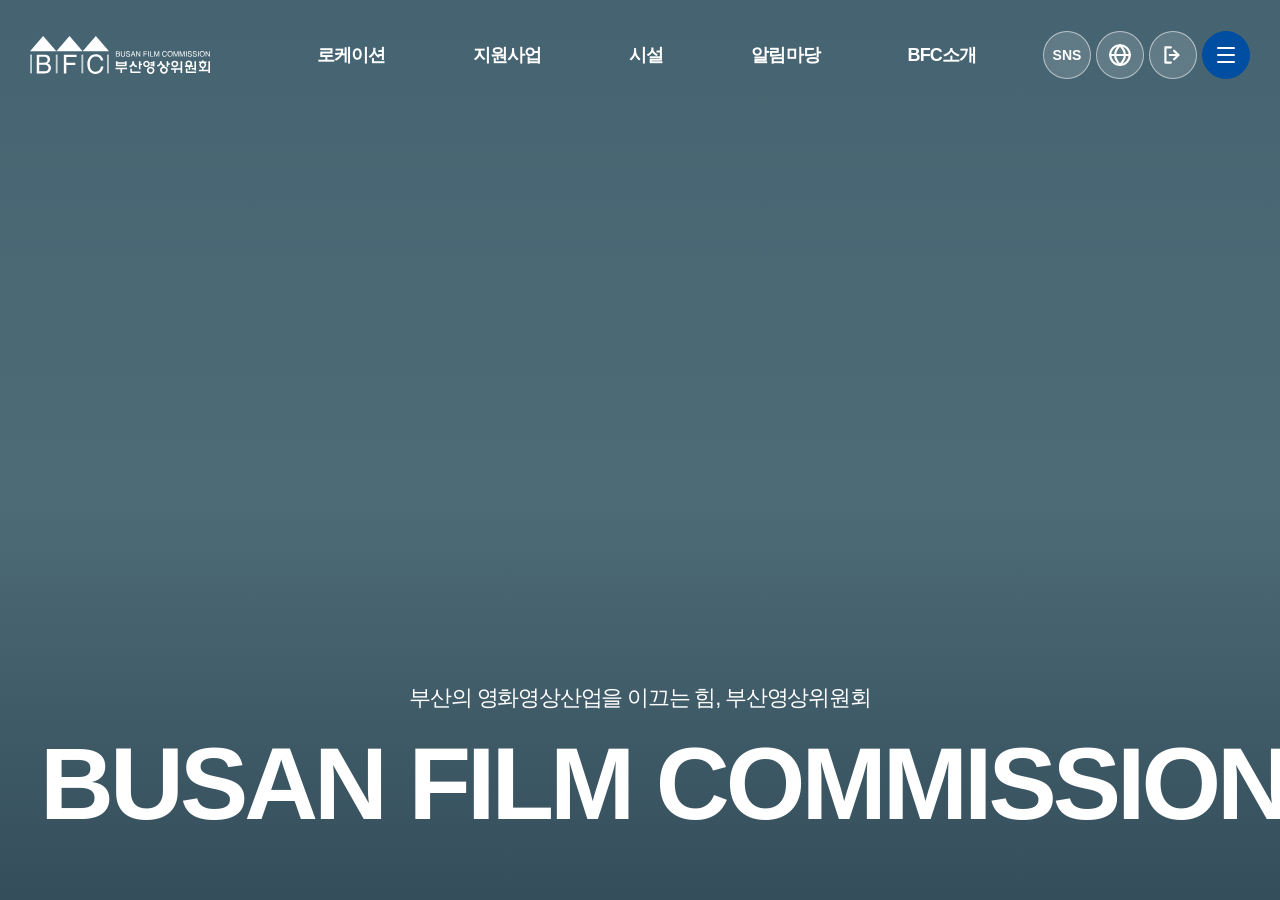
==== index.html @ 037badaf "커밋 영상 오류로 커밋함" ====
<!DOCTYPE html>
<html lang="ko">

<head>
    <meta charset="UTF-8">

    <meta name="viewport" content="width=device-width, initial-scale=1.0">

    <title>부산영상위원회 모작</title>

    <!-- 초기화 CSS -->
    <link rel="stylesheet" href="normal.css">

    <!-- 직접 작성한 CSS -->
    <link rel="stylesheet" href="style.css">
</head>

<body>

    <!-- =========================
         헤더
    ========================== -->

    <header class="bf-hd">

        <!-- 헤더 상단 -->
        <div class="bf-top">

            <!-- 로고 -->
            <h1 class="bf-log">

                <a href="#" title="부산영상위원회 홈">
                    <img src="./image/bfc_logo.svg" alt="BFC 부산영상위원회 로고">
                </a>

            </h1>


            <!-- 주요 메뉴 -->
            <nav class="bf-nav" aria-label="주요 메뉴">

                <ul class="bf-lst">

                    <!-- 로케이션 -->
                    <li class="bf-itm">

                        <a href="#" class="bf-lnk">
                            로케이션
                        </a>

                        <!-- 로케이션 2차 메뉴 -->
                        <div class="bf-sub">

                            <ul class="bf-sls">

                                <li>
                                    <a href="#">
                                        로케이션 지원/신청
                                    </a>
                                </li>

                                <li>
                                    <a href="#">
                                        로케이션 DB
                                    </a>
                                </li>

                                <li>
                                    <a href="#">
                                        씨네맵
                                    </a>
                                </li>

                                <li>
                                    <a href="#">
                                        로케이션 지원작
                                    </a>
                                </li>

                                <li>
                                    <a href="#">
                                        영화 속 부산
                                    </a>
                                </li>

                            </ul>

                        </div>

                    </li>


                    <!-- 지원사업 -->
                    <li class="bf-itm">

                        <a href="#" class="bf-lnk">
                            지원사업
                        </a>

                        <!-- 지원사업 2차 메뉴 -->
                        <div class="bf-sub">

                            <ul class="bf-sls">

                                <li>
                                    <a href="#">
                                        기획개발
                                    </a>
                                </li>

                                <li>
                                    <a href="#">
                                        투자
                                    </a>
                                </li>

                                <li>
                                    <a href="#">
                                        제작
                                    </a>
                                </li>

                                <li>
                                    <a href="#">
                                        배급
                                    </a>
                                </li>

                                <li>
                                    <a href="#">
                                        영화영상인력·BMDB
                                    </a>
                                </li>

                                <li>
                                    <a href="#">
                                        글로벌
                                    </a>
                                </li>

                            </ul>

                        </div>

                    </li>


                    <!-- 시설 -->
                    <li class="bf-itm">

                        <a href="#" class="bf-lnk">
                            시설
                        </a>

                        <!-- 시설 2차 메뉴 -->
                        <div class="bf-sub">

                            <ul class="bf-sls">

                                <li>
                                    <a href="#">
                                        부산촬영스튜디오
                                    </a>
                                </li>

                                <li>
                                    <a href="#">
                                        영상산업센터
                                    </a>
                                </li>

                                <li>
                                    <a href="#">
                                        후반작업시설
                                    </a>
                                </li>

                                <li>
                                    <a href="#">
                                        시설 이용안내
                                    </a>
                                </li>

                            </ul>

                        </div>

                    </li>


                    <!-- 알림마당 -->
                    <li class="bf-itm">

                        <a href="#" class="bf-lnk">
                            알림마당
                        </a>

                        <!-- 알림마당 2차 메뉴 -->
                        <div class="bf-sub">

                            <ul class="bf-sls">

                                <li>
                                    <a href="#">
                                        전체 소식
                                    </a>
                                </li>

                                <li>
                                    <a href="#">
                                        공지사항
                                    </a>
                                </li>

                                <li>
                                    <a href="#">
                                        지원사업
                                    </a>
                                </li>

                                <li>
                                    <a href="#">
                                        보도자료
                                    </a>
                                </li>

                            </ul>

                        </div>

                    </li>


                    <!-- BFC 소개 -->
                    <li class="bf-itm">

                        <a href="#" class="bf-lnk">
                            BFC소개
                        </a>

                        <!-- BFC 소개 2차 메뉴 -->
                        <div class="bf-sub">

                            <ul class="bf-sls">

                                <li>
                                    <a href="#">
                                        위원회 소개
                                    </a>
                                </li>

                                <li>
                                    <a href="#">
                                        주요 사업
                                    </a>
                                </li>

                                <li>
                                    <a href="#">
                                        조직도
                                    </a>
                                </li>

                                <li>
                                    <a href="#">
                                        오시는 길
                                    </a>
                                </li>

                            </ul>

                        </div>

                    </li>

                </ul>

            </nav>


            <!-- 오른쪽 버튼 -->
            <div class="bf-usr">

                <!-- SNS 버튼 -->
                <button type="button" class="bf-btn bf-sns" aria-label="SNS 메뉴 열기">
                    SNS
                </button>


                <!-- 언어 선택 버튼 -->
                <button type="button" class="bf-btn bf-ico" aria-label="언어 선택">

                    <svg viewBox="0 0 24 24" aria-hidden="true">
                        <circle cx="12" cy="12" r="9"></circle>

                        <path d="M3 12h18"></path>

                        <path d="
                                M12 3
                                c3 3 4.5 6 4.5 9
                                S15 18 12 21
                            "></path>

                        <path d="
                                M12 3
                                c-3 3-4.5 6-4.5 9
                                S9 18 12 21
                            "></path>
                    </svg>

                </button>


                <!-- 로그인 버튼 -->
                <button type="button" class="bf-btn bf-ico" aria-label="로그인">

                    <svg viewBox="0 0 24 24" aria-hidden="true">
                        <path d="M10 5H5v14h5"></path>
                        <path d="M13 8l4 4-4 4"></path>
                        <path d="M17 12H9"></path>
                    </svg>

                </button>


                <!-- 전체 메뉴 버튼 -->
                <button type="button" class="bf-btn bf-all" aria-label="전체 메뉴 열기">
                    <span></span>
                    <span></span>
                    <span></span>
                </button>

            </div>

        </div>

    </header>


    <!-- =========================
         메인 콘텐츠
    ========================== -->

    <main class="bf-mn">

        <!-- 메인 비주얼 -->
        <section class="bf-vis">

            <!-- 배경 동영상 -->
            <video class="bf-vid" autoplay muted loop playsinline preload="auto" aria-hidden="true">

                <source src="./video/bfmain.mp4" type="video/mp4">

                브라우저에서 동영상을 지원하지 않습니다.

            </video>


            <!-- 영상 위 어두운 막 -->
            <div class="bf-dim"></div>


            <!-- 메인 문구 -->
            <div class="bf-vtx">

                <p class="bf-vsb">
                    부산의 영화영상산업을 이끄는 힘, 부산영상위원회
                </p>

                <h2 class="bf-vtt">
                    BUSAN FILM COMMISSION
                </h2>

            </div>

        </section>

    </main>

</body>

</html>
---- normal.css ----
/* 모든 요소의 크기 계산 방식 통일 */
*,
*::before,
*::after {
    box-sizing: border-box;
}

/* 기본 여백 제거 */
html,
body {
    margin: 0;
    padding: 0;
}

/* 기본 글꼴 */
body {
    font-family:
        Arial,
        "Noto Sans KR",
        sans-serif;
}

/* 제목 여백 제거 */
h1,
h2,
h3,
p {
    margin: 0;
}

/* 목록 기본 모양 제거 */
ul,
ol {
    margin: 0;
    padding: 0;

    list-style: none;
}

/* 링크 밑줄 제거 */
a {
    color: inherit;
    text-decoration: none;
}

/* 버튼과 입력 요소 글꼴 통일 */
button,
input {
    font: inherit;
}

/* 버튼 기본 모양 제거 */
button {
    padding: 0;

    border: 0;

    background: none;
}
---- style.css ----
/* =========================
   전체 기본 설정
========================= */

*,
*::before,
*::after {
    box-sizing: border-box;
}

html,
body {
    width: 100%;
    min-height: 100%;
}

body {
    min-width: 1200px;

    margin: 0;

    background-color: #ffffff;
}


/* =========================
   헤더 전체
========================= */

.bf-hd {
    position: absolute;

    top: 0;
    left: 0;
    z-index: 100;

    width: 100%;
    height: 110px;

    color: #ffffff;

    background-color: transparent;
}


/* =========================
   헤더 위쪽 영역
========================= */

.bf-top {
    width: 100%;
    height: 110px;

    padding: 0 40px;

    display: grid;

    grid-template-columns:
        300px 870px 207px;

    align-items: center;
    justify-content: space-between;
}


/* =========================
   로고
========================= */

.bf-log {
    width: 200px;

    margin: 0;
}

.bf-log a {
    display: block;
}

.bf-log img {
    display: block;

    width: 200px;
    height: auto;

    filter: brightness(0) invert(1);
}


/* =========================
   1차 메뉴
========================= */

.bf-nav {
    width: 870px;
    height: 110px;
}

.bf-lst {
    width: 100%;
    height: 100%;

    margin: 0;
    padding: 0;

    display: flex;
    align-items: center;
    justify-content: space-between;

    list-style: none;
}


/* 1차 메뉴 항목 */

.bf-itm {
    height: 100%;

    display: flex;
    align-items: center;
}


/* 1차 메뉴 링크 */

.bf-lnk {
    height: 100%;

    padding: 0 30px;

    display: flex;
    align-items: center;
    justify-content: center;

    color: #ffffff;

    font-size: 20px;
    font-weight: 700;
    letter-spacing: -0.8px;
    text-decoration: none;

    white-space: nowrap;

    transition: color 0.2s ease;
}


/* 1차 메뉴 활성화 */

.bf-itm:hover>.bf-lnk,
.bf-itm:focus-within>.bf-lnk {
    color: #ffeb00;
}


/* =========================
   오른쪽 버튼 영역
========================= */

.bf-usr {
    width: 207px;

    display: flex;
    align-items: center;
    justify-content: flex-end;

    gap: 5px;
}


/* 원형 버튼 공통 */

.bf-btn {
    width: 48px;
    height: 48px;

    padding: 0;

    display: flex;
    align-items: center;
    justify-content: center;

    border: 1px solid rgba(255, 255, 255, 0.55);
    border-radius: 50%;

    background-color: rgba(255, 255, 255, 0.15);
    color: #ffffff;

    cursor: pointer;

    transition:
        background-color 0.2s ease,
        border-color 0.2s ease;
}

.bf-btn:hover {
    background-color: rgba(255, 255, 255, 0.3);
}


/* SNS 버튼 */

.bf-sns {
    font-size: 14px;
    font-weight: 700;
}


/* SVG 아이콘 */

.bf-ico svg {
    width: 26px;
    height: 26px;

    fill: none;
    stroke: currentColor;
    stroke-width: 2;
    stroke-linecap: round;
    stroke-linejoin: round;
}


/* 전체 메뉴 버튼 */

.bf-all {
    flex-direction: column;

    gap: 5px;

    border-color: #004ea2;

    background-color: #004ea2;
}

.bf-all span {
    display: block;

    width: 18px;
    height: 2px;

    border-radius: 10px;

    background-color: #ffffff;
}

.bf-all:hover {
    border-color: #0064c8;

    background-color: #0064c8;
}


/* =========================
   2차 메뉴 전체 영역
========================= */

.bf-sub {
    position: absolute;

    top: 110px;
    left: 0;
    z-index: 110;

    width: 100%;
    height: 64px;

    border-top: 1px solid rgba(255, 255, 255, 0.25);
    border-bottom: 1px solid rgba(255, 255, 255, 0.25);

    background-color: rgba(15, 58, 72, 0.28);

    opacity: 0;
    visibility: hidden;
    pointer-events: none;

    transform: translateY(-8px);

    transition:
        opacity 0.2s ease,
        visibility 0.2s ease,
        transform 0.2s ease;
}


/* 2차 메뉴 표시 */

.bf-itm:hover>.bf-sub,
.bf-itm:focus-within>.bf-sub {
    opacity: 1;
    visibility: visible;
    pointer-events: auto;

    transform: translateY(0);
}


/* =========================
   2차 메뉴 목록
========================= */

.bf-sls {
    width: auto;
    max-width: calc(100% - 80px);
    height: 100%;

    margin: 0 auto;
    padding: 0 40px;

    display: flex;
    align-items: center;
    justify-content: center;

    gap: 90px;

    list-style: none;
}

.bf-sls a {
    display: block;

    color: #ffffff;

    font-size: 20px;
    font-weight: 700;
    letter-spacing: -0.8px;
    text-decoration: none;

    white-space: nowrap;

    transition: color 0.2s ease;
}

.bf-sls a:hover,
.bf-sls a:focus {
    color: #ffeb00;
}


/* =========================
   메인 콘텐츠
========================= */

.bf-mn {
    position: relative;

    width: 100%;
}


/* =========================
   메인 비주얼
========================= */

.bf-vis {
    position: relative;

    width: 100%;
    height: 100vh;
    min-height: 760px;

    overflow: hidden;

    background-color: #54717d;
}


/* =========================
   메인 배경 동영상
========================= */

.bf-vid {
    position: absolute;

    top: 0;
    left: 0;

    width: 100%;
    height: 100%;

    object-fit: cover;
    object-position: center center;

    pointer-events: none;
}


/* =========================
   동영상 위 어두운 막
========================= */

.bf-dim {
    position: absolute;

    top: 0;
    left: 0;
    z-index: 1;

    width: 100%;
    height: 100%;

    background:
        linear-gradient(to bottom,
            rgba(0, 35, 55, 0.18) 0%,
            rgba(0, 35, 55, 0.08) 55%,
            rgba(0, 20, 35, 0.38) 100%);

    pointer-events: none;
}


/* =========================
   메인 비주얼 문구
========================= */

.bf-vtx {
    position: absolute;

    left: 50%;
    bottom: 70px;
    z-index: 2;

    width: calc(100% - 80px);

    transform: translateX(-50%);

    color: #ffffff;
    text-align: center;
}

.bf-vsb {
    margin: 0 0 24px;

    font-size: 25px;
    font-weight: 300;
    line-height: 1.4;
    letter-spacing: -1.2px;
}

.bf-vtt {
    margin: 0;

    font-size: clamp(70px, 8vw, 155px);
    font-weight: 800;
    line-height: 0.9;
    letter-spacing: -5px;

    white-space: nowrap;
}


/* =========================
   작은 데스크톱 화면
========================= */

@media (max-width: 1500px) {

    .bf-top {
        padding: 0 30px;

        grid-template-columns:
            220px 700px 207px;
    }

    .bf-log,
    .bf-log img {
        width: 180px;
    }

    .bf-nav {
        width: 700px;
    }

    .bf-lnk {
        padding: 0 20px;

        font-size: 18px;
    }

    .bf-sls {
        max-width: calc(100% - 60px);

        padding: 0 30px;

        gap: 55px;
    }

    .bf-sls a {
        font-size: 18px;
    }

    .bf-vsb {
        font-size: 22px;
    }

    .bf-vtt {
        letter-spacing: -4px;
    }
}
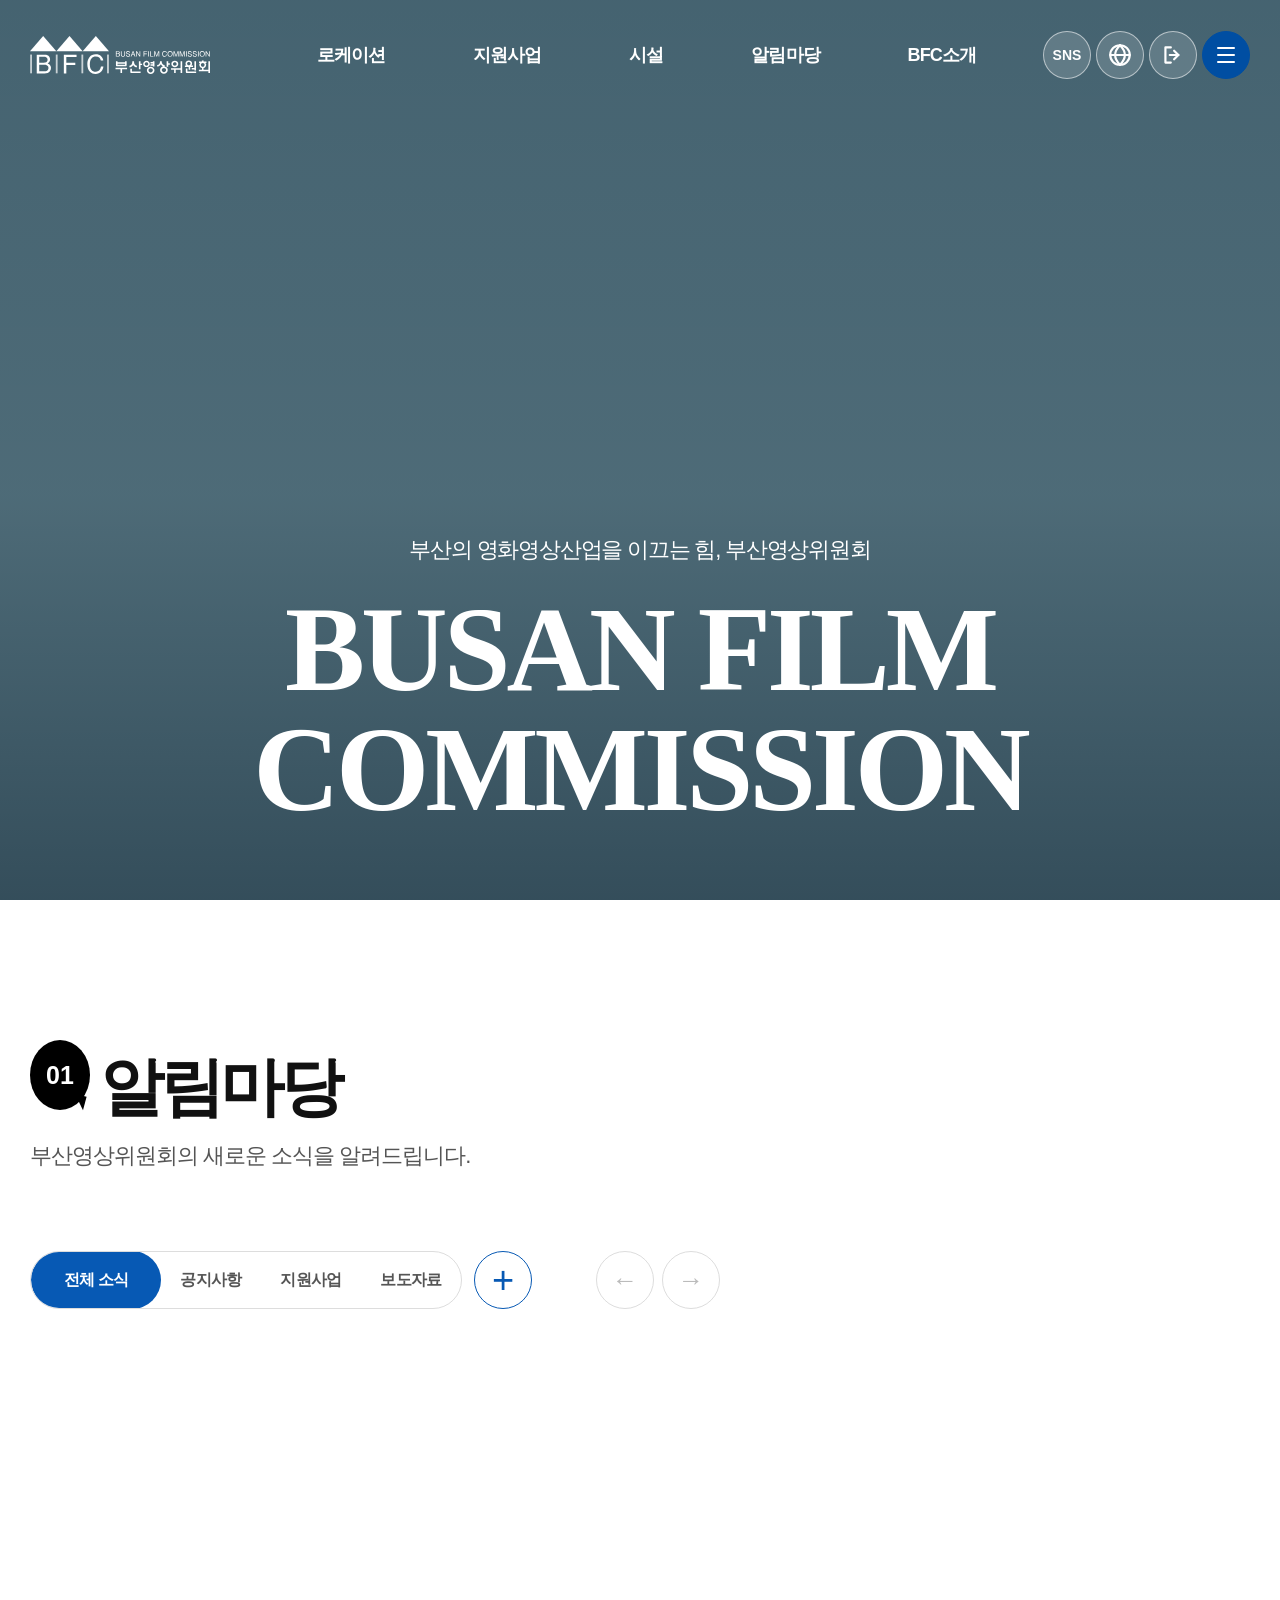
==== commit a2827454: "커밋 커밋" ====
--- a/index.html
+++ b/index.html
@@ -8,18 +8,14 @@
 
     <title>부산영상위원회 모작</title>
 
-    <!-- 초기화 CSS -->
+
     <link rel="stylesheet" href="normal.css">
-
-    <!-- 직접 작성한 CSS -->
     <link rel="stylesheet" href="style.css">
 </head>
 
 <body>
 
-    <!-- =========================
-         헤더
-    ========================== -->
+    <!-- 헤더 -->
 
     <header class="bf-hd">
 
@@ -374,6 +370,82 @@
             </div>
 
         </section>
+        <!-- 알림마당 -->
+        <section class="bf-n1">
+
+            <div class="bf-in">
+
+                <!-- 왼쪽 소식 영역 -->
+                <div class="bf-lf">
+
+                    <!-- 제목 -->
+                    <div class="bf-ttl">
+
+                        <div class="bf-hd2">
+                            <span class="bf-bdg">01</span>
+                            <h2>알림마당</h2>
+                        </div>
+
+                        <p class="bf-des">
+                            부산영상위원회의 새로운 소식을 알려드립니다.
+                        </p>
+
+                    </div>
+
+
+                    <!-- 탭과 버튼 -->
+                    <div class="bf-tab">
+
+                        <ul class="bf-tls">
+                            <li>
+                                <a href="#" class="bf-tb on">
+                                    전체 소식
+                                </a>
+                            </li>
+
+                            <li>
+                                <a href="#" class="bf-tb">
+                                    공지사항
+                                </a>
+                            </li>
+
+                            <li>
+                                <a href="#" class="bf-tb">
+                                    지원사업
+                                </a>
+                            </li>
+
+                            <li>
+                                <a href="#" class="bf-tb">
+                                    보도자료
+                                </a>
+                            </li>
+                        </ul>
+
+                        <!-- 더보기 -->
+                        <a href="#" class="bf-add" aria-label="소식 더보기">
+                            +
+                        </a>
+
+                        <!-- 좌우 버튼 -->
+                        <div class="bf-arw">
+                            <button type="button" aria-label="이전 소식">
+                                ←
+                            </button>
+
+                            <button type="button" aria-label="다음 소식">
+                                →
+                            </button>
+                        </div>
+
+                    </div>
+
+
+                    <!-- 소식 카드 목록 -->
+                    <div class="bf-cds">
+
+
+
 
     </main>
 
--- a/style.css
+++ b/style.css
@@ -437,14 +437,16 @@
 }
 
 .bf-vtt {
-    margin: 0;
-
-    font-size: clamp(70px, 8vw, 155px);
-    font-weight: 800;
-    line-height: 0.9;
-    letter-spacing: -5px;
-
-    white-space: nowrap;
+    color: var(--www-daejeon-go-kr-white, var(--color-white-solid, #FFF));
+    text-align: center;
+    /* www.bfc.or.kr/Oswald/Bold */
+    font-family: var(--font-family-Font-1, Oswald);
+    font-size: var(--font-size-120, 120px);
+    font-style: normal;
+    font-weight: var(--font-weight-700, 700);
+    line-height: var(--font-size-120, 120px);
+    /* 100% */
+    letter-spacing: var(--letter-spacing--3_6, -3.6px);
 }
 
 
@@ -495,4 +497,526 @@
     .bf-vtt {
         letter-spacing: -4px;
     }
+}
+
+/* =========================
+   알림마당 전체
+========================= */
+
+.bf-n1 {
+    width: 100%;
+    min-height: 930px;
+
+    padding: 140px 40px;
+
+    background-color: #ffffff;
+    color: #111111;
+}
+
+
+/* 내부 정렬 */
+
+.bf-in {
+    width: 100%;
+    max-width: 1720px;
+
+    margin: 0 auto;
+
+    display: grid;
+    grid-template-columns:
+        minmax(0, 1020px) 600px;
+
+    gap: 100px;
+}
+
+
+/* =========================
+   왼쪽 영역
+========================= */
+
+.bf-lf {
+    min-width: 0;
+}
+
+
+/* =========================
+   제목
+========================= */
+
+.bf-ttl {
+    width: 100%;
+}
+
+.bf-hd2 {
+    display: flex;
+    align-items: flex-start;
+
+    gap: 10px;
+}
+
+
+/* 말풍선 숫자 */
+
+.bf-bdg {
+    position: relative;
+
+    width: 60px;
+    height: 70px;
+
+    display: flex;
+    align-items: center;
+    justify-content: center;
+
+    border-radius: 50%;
+
+    background-color: #000000;
+    color: #ffffff;
+
+    font-size: 25px;
+    font-weight: 800;
+}
+
+
+/* 말풍선 꼬리 */
+
+.bf-bdg::after {
+    content: "";
+
+    position: absolute;
+
+    right: 5px;
+    bottom: 1px;
+
+    width: 0;
+    height: 0;
+
+    border-top: 14px solid #000000;
+    border-left: 12px solid transparent;
+
+    transform: rotate(15deg);
+}
+
+
+/* 알림마당 제목 */
+
+.bf-hd2 h2 {
+    margin: 15px 0 0;
+
+    font-size: 64px;
+    font-weight: 900;
+    line-height: 1;
+    letter-spacing: -4px;
+}
+
+
+/* 설명 문구 */
+
+.bf-des {
+    margin-top: 22px;
+
+    color: #555555;
+
+    font-size: 22px;
+    font-weight: 400;
+    letter-spacing: -1px;
+}
+
+
+/* =========================
+   탭 메뉴
+========================= */
+
+.bf-tab {
+    position: relative;
+
+    margin-top: 105px;
+
+    display: flex;
+    align-items: center;
+}
+
+
+/* 탭 묶음 */
+
+.bf-tls {
+    height: 58px;
+
+    display: flex;
+    align-items: center;
+
+    overflow: hidden;
+
+    border: 1px solid #dddddd;
+    border-radius: 30px;
+}
+
+
+/* 탭 링크 */
+
+.bf-tb {
+    min-width: 120px;
+    height: 58px;
+
+    padding: 0 24px;
+
+    display: flex;
+    align-items: center;
+    justify-content: center;
+
+    color: #555555;
+
+    font-size: 18px;
+    font-weight: 700;
+    letter-spacing: -0.7px;
+
+    transition:
+        color 0.2s ease,
+        background-color 0.2s ease;
+}
+
+
+/* 선택된 탭 */
+
+.bf-tb.on {
+    min-width: 155px;
+
+    border-radius: 30px;
+
+    background-color: #0759b4;
+    color: #ffffff;
+}
+
+
+/* 탭 hover */
+
+.bf-tb:not(.on):hover {
+    color: #0759b4;
+}
+
+
+/* 더보기 버튼 */
+
+.bf-add {
+    width: 58px;
+    height: 58px;
+
+    margin-left: 12px;
+
+    display: flex;
+    align-items: center;
+    justify-content: center;
+
+    border: 1px solid #0759b4;
+    border-radius: 50%;
+
+    color: #0759b4;
+
+    font-size: 38px;
+    font-weight: 300;
+    line-height: 1;
+}
+
+
+/* 좌우 화살표 */
+
+.bf-arw {
+    margin-left: auto;
+
+    display: flex;
+
+    gap: 8px;
+}
+
+.bf-arw button,
+.bf-par button {
+    width: 58px;
+    height: 58px;
+
+    display: flex;
+    align-items: center;
+    justify-content: center;
+
+    border: 1px solid #dddddd;
+    border-radius: 50%;
+
+    background-color: #ffffff;
+    color: #bbbbbb;
+
+    font-size: 26px;
+    cursor: pointer;
+}
+
+.bf-arw button:hover,
+.bf-par button:hover {
+    border-color: #0759b4;
+    color: #0759b4;
+}
+
+
+/* =========================
+   카드 목록
+========================= */
+
+.bf-cds {
+    margin-top: 25px;
+
+    display: grid;
+    grid-template-columns: repeat(3, 1fr);
+
+    gap: 20px;
+}
+
+
+/* 카드 */
+
+.bf-cd {
+    position: relative;
+
+    min-width: 0;
+    height: 357px;
+
+    padding: 30px;
+
+    overflow: hidden;
+
+    border-radius: 38px;
+
+    background-color: #f4f4f4;
+
+    transition:
+        transform 0.2s ease,
+        box-shadow 0.2s ease;
+}
+
+.bf-cd:hover {
+    transform: translateY(-5px);
+
+    box-shadow:
+        0 15px 30px rgba(0, 0, 0, 0.08);
+}
+
+
+/* 카드 분류 */
+
+.bf-tag {
+    min-width: 98px;
+    height: 30px;
+
+    padding: 0 20px;
+
+    display: inline-flex;
+    align-items: center;
+    justify-content: center;
+
+    border: 1px solid #0759b4;
+    border-radius: 18px;
+
+    color: #0759b4;
+
+    font-size: 15px;
+    font-weight: 700;
+}
+
+.bf-tag.green {
+    border-color: #62bd7d;
+    color: #62a875;
+}
+
+
+/* 카드 제목 */
+
+.bf-cdt {
+    margin: 18px 0 0;
+
+    display: -webkit-box;
+    overflow: hidden;
+
+    color: #111111;
+
+    font-size: 24px;
+    font-weight: 800;
+    line-height: 1.4;
+    letter-spacing: -1.2px;
+
+    -webkit-box-orient: vertical;
+    -webkit-line-clamp: 2;
+}
+
+
+/* 카드 설명 */
+
+.bf-cdp {
+    margin-top: 25px;
+
+    display: -webkit-box;
+    overflow: hidden;
+
+    color: #777777;
+
+    font-size: 17px;
+    font-weight: 400;
+    line-height: 1.65;
+    letter-spacing: -0.7px;
+
+    -webkit-box-orient: vertical;
+    -webkit-line-clamp: 3;
+}
+
+
+/* 카드 날짜 */
+
+.bf-dat {
+    position: absolute;
+
+    left: 30px;
+    bottom: 30px;
+
+    color: #999999;
+
+    font-size: 15px;
+}
+
+
+/* 카드 오른쪽 화살표 */
+
+.bf-go {
+    position: absolute;
+
+    right: 20px;
+    bottom: 20px;
+
+    width: 60px;
+    height: 60px;
+
+    display: flex;
+    align-items: center;
+    justify-content: center;
+
+    border-radius: 50%;
+
+    background-color: #ffffff;
+    color: #0759b4;
+
+    font-size: 25px;
+
+    transform: translate(20px, 20px);
+
+    transition:
+        color 0.2s ease,
+        background-color 0.2s ease,
+        transform 0.2s ease;
+}
+
+.bf-cd:hover .bf-go {
+    transform: translate(0, 0);
+
+    background-color: #0759b4;
+    color: #ffffff;
+}
+
+
+/* =========================
+   오른쪽 배너
+========================= */
+
+.bf-pop {
+    padding-top: 230px;
+}
+
+
+/* 배너 화살표 */
+
+.bf-par {
+    height: 42px;
+
+    margin-bottom: 15px;
+
+    display: flex;
+    justify-content: flex-end;
+
+    gap: 5px;
+}
+
+.bf-par button {
+    width: 42px;
+    height: 42px;
+
+    font-size: 20px;
+}
+
+
+/* 배너 이미지 */
+
+.bf-pic {
+    display: block;
+
+    width: 600px;
+    height: 600px;
+
+    overflow: hidden;
+
+    border-radius: 38px;
+}
+
+.bf-pic img {
+    display: block;
+
+    width: 100%;
+    height: 100%;
+
+    object-fit: cover;
+
+    transition: transform 0.4s ease;
+}
+
+.bf-pic:hover img {
+    transform: scale(1.03);
+}
+
+
+/* =========================
+   작은 화면 대응
+========================= */
+
+@media (max-width: 1500px) {
+
+    .bf-n1 {
+        padding-right: 30px;
+        padding-left: 30px;
+    }
+
+    .bf-in {
+        grid-template-columns:
+            minmax(0, 1fr) 480px;
+
+        gap: 50px;
+    }
+
+    .bf-pic {
+        width: 480px;
+        height: 480px;
+    }
+
+    .bf-tab {
+        margin-top: 80px;
+    }
+
+    .bf-tb {
+        min-width: 100px;
+        padding: 0 18px;
+
+        font-size: 16px;
+    }
+
+    .bf-tb.on {
+        min-width: 130px;
+    }
+
+    .bf-cdt {
+        font-size: 20px;
+    }
+
+    .bf-cdp {
+        font-size: 15px;
+    }
 }
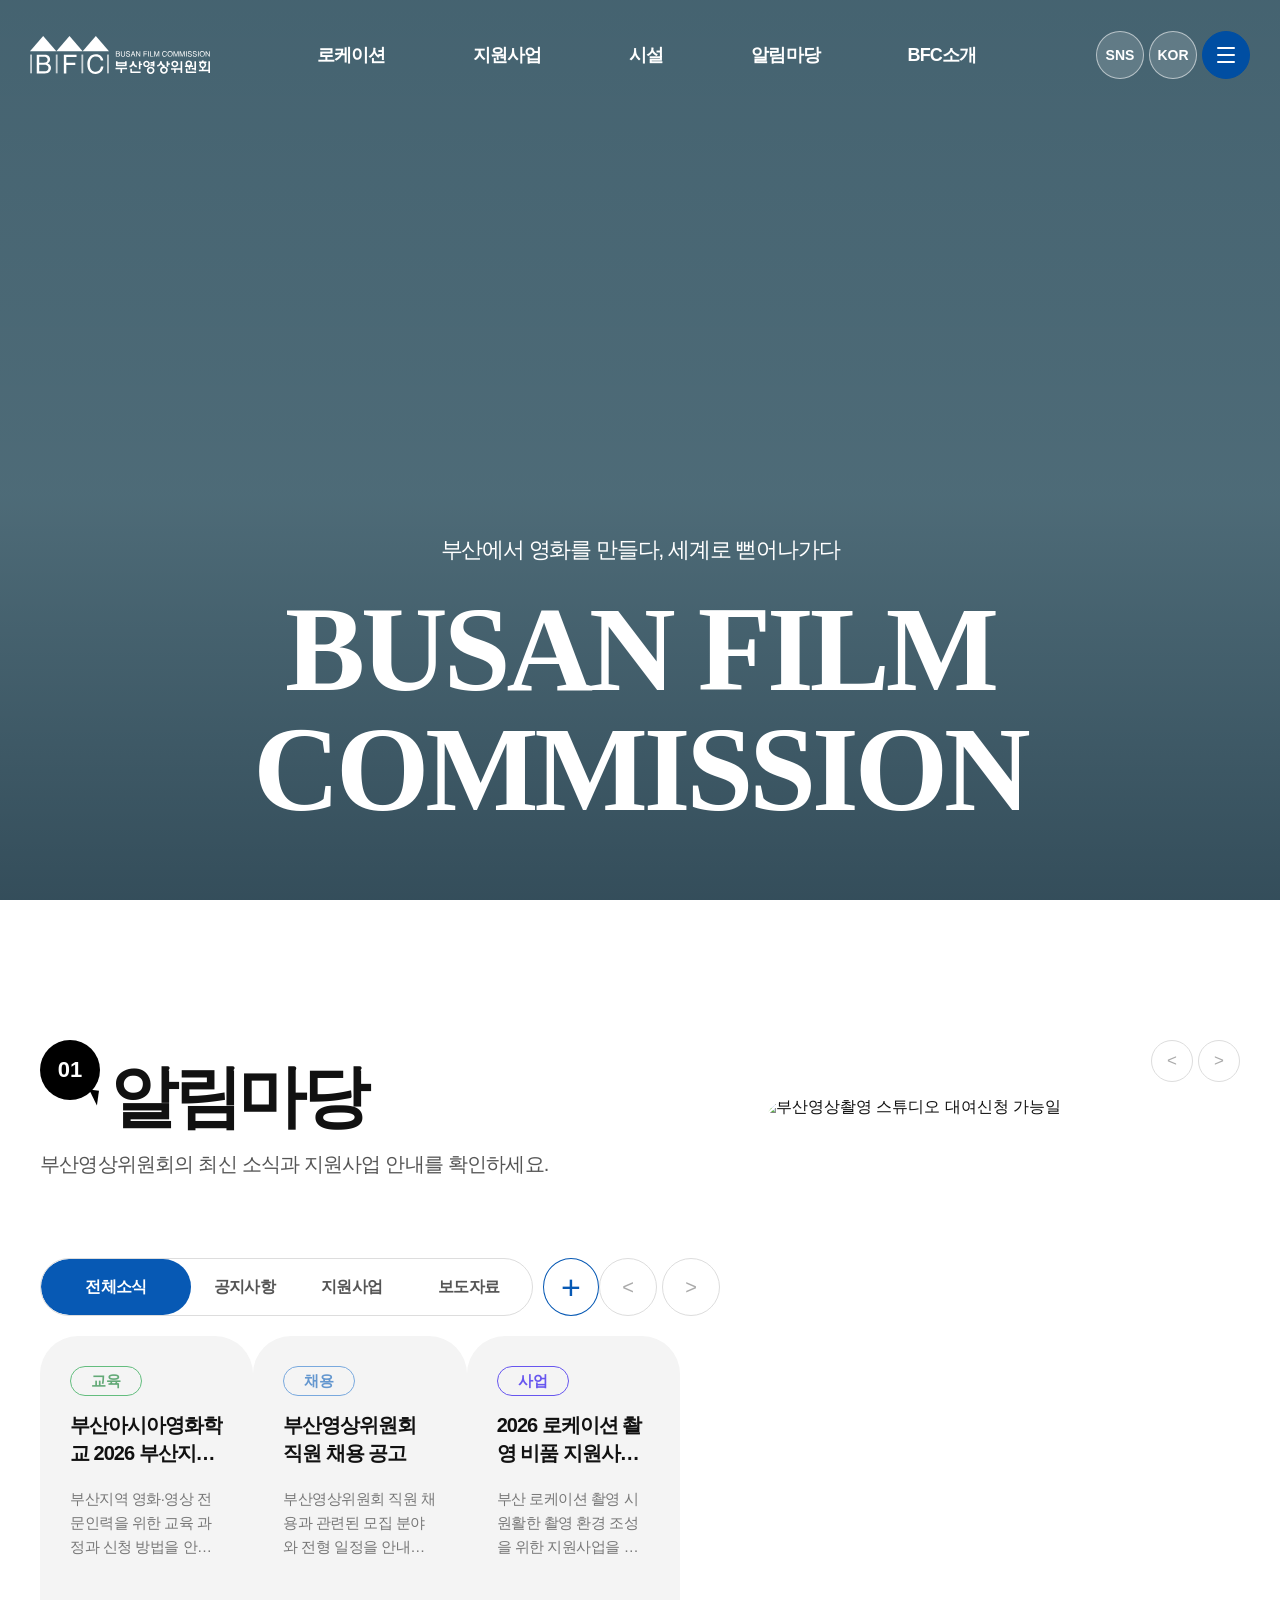
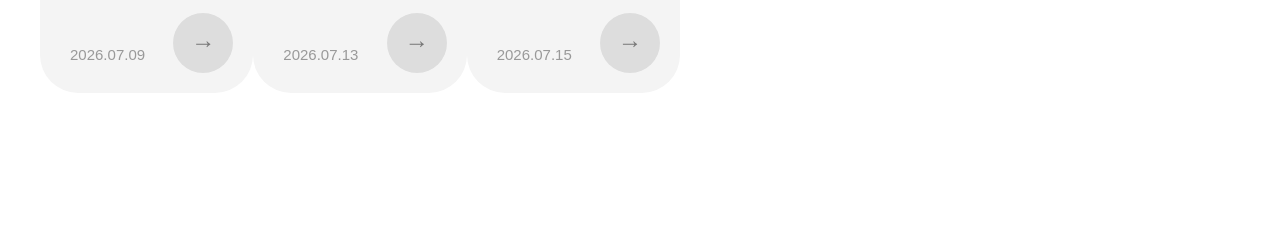
==== commit 7e707fc5: "커밋 커밋해요" ====
--- a/index.html
+++ b/index.html
@@ -183,7 +183,6 @@
 
                     </li>
 
-
                     <!-- 알림마당 -->
                     <li class="bf-itm">
 
@@ -198,56 +197,55 @@
 
                                 <li>
                                     <a href="#">
-                                        전체 소식
-                                    </a>
-                                </li>
-
-                                <li>
-                                    <a href="#">
                                         공지사항
                                     </a>
                                 </li>
 
                                 <li>
                                     <a href="#">
-                                        지원사업
-                                    </a>
-                                </li>
-
-                                <li>
-                                    <a href="#">
-                                        보도자료
-                                    </a>
-                                </li>
-
-                            </ul>
-
-                        </div>
-
-                    </li>
-
-
-                    <!-- BFC 소개 -->
+                                        뉴스/보도자료
+                                    </a>
+                                </li>
+
+                                <li>
+                                    <a href="#">
+                                        구인/구직
+                                    </a>
+                                </li>
+
+                                <li>
+                                    <a href="#">
+                                        자료실
+                                    </a>
+                                </li>
+
+                            </ul>
+
+                        </div>
+
+                    </li>
+
+                    <!-- BFC소개 -->
                     <li class="bf-itm">
 
                         <a href="#" class="bf-lnk">
                             BFC소개
                         </a>
 
-                        <!-- BFC 소개 2차 메뉴 -->
-                        <div class="bf-sub">
-
-                            <ul class="bf-sls">
-
-                                <li>
-                                    <a href="#">
-                                        위원회 소개
-                                    </a>
-                                </li>
-
-                                <li>
-                                    <a href="#">
-                                        주요 사업
+                        <!-- BFC소개 2차 메뉴 -->
+                        <div class="bf-sub">
+
+                            <ul class="bf-sls">
+
+                                <li>
+                                    <a href="#">
+                                        부산영상위원회
+                                    </a>
+                                </li>
+
+                                <li>
+                                    <a href="#">
+                                        위치/오시는 길
                                     </a>
                                 </li>
 
@@ -257,12 +255,6 @@
                                     </a>
                                 </li>
 
-                                <li>
-                                    <a href="#">
-                                        오시는 길
-                                    </a>
-                                </li>
-
                             </ul>
 
                         </div>
@@ -273,179 +265,118 @@
 
             </nav>
 
-
-            <!-- 오른쪽 버튼 -->
+            <!-- 우측 버튼 영역 -->
             <div class="bf-usr">
-
-                <!-- SNS 버튼 -->
-                <button type="button" class="bf-btn bf-sns" aria-label="SNS 메뉴 열기">
-                    SNS
+                <button type="button" class="bf-btn bf-sns" aria-label="SNS">
+                    <span class="bf-ico">SNS</span>
                 </button>
-
-
-                <!-- 언어 선택 버튼 -->
-                <button type="button" class="bf-btn bf-ico" aria-label="언어 선택">
-
-                    <svg viewBox="0 0 24 24" aria-hidden="true">
-                        <circle cx="12" cy="12" r="9"></circle>
-
-                        <path d="M3 12h18"></path>
-
-                        <path d="
-                                M12 3
-                                c3 3 4.5 6 4.5 9
-                                S15 18 12 21
-                            "></path>
-
-                        <path d="
-                                M12 3
-                                c-3 3-4.5 6-4.5 9
-                                S9 18 12 21
-                            "></path>
-                    </svg>
-
+                <button type="button" class="bf-btn bf-sns" aria-label="언어 선택">
+                    <span>KOR</span>
                 </button>
-
-
-                <!-- 로그인 버튼 -->
-                <button type="button" class="bf-btn bf-ico" aria-label="로그인">
-
-                    <svg viewBox="0 0 24 24" aria-hidden="true">
-                        <path d="M10 5H5v14h5"></path>
-                        <path d="M13 8l4 4-4 4"></path>
-                        <path d="M17 12H9"></path>
-                    </svg>
-
-                </button>
-
-
-                <!-- 전체 메뉴 버튼 -->
-                <button type="button" class="bf-btn bf-all" aria-label="전체 메뉴 열기">
+                <button type="button" class="bf-btn bf-all" aria-label="전체 메뉴">
                     <span></span>
                     <span></span>
                     <span></span>
                 </button>
-
             </div>
 
         </div>
-
     </header>
 
-
-    <!-- =========================
-         메인 콘텐츠
-    ========================== -->
-
+    <!-- 메인 콘텐츠 -->
     <main class="bf-mn">
 
         <!-- 메인 비주얼 -->
         <section class="bf-vis">
-
-            <!-- 배경 동영상 -->
-            <video class="bf-vid" autoplay muted loop playsinline preload="auto" aria-hidden="true">
-
-                <source src="./video/bfmain.mp4" type="video/mp4">
-
-                브라우저에서 동영상을 지원하지 않습니다.
-
+            <!-- 비주얼 동영상 (또는 이미지) -->
+            <video class="bf-vid" autoplay loop muted playsinline>
+                <source src="./video/main_bg.mp4" type="video/mp4">
             </video>
-
-
-            <!-- 영상 위 어두운 막 -->
+            <!-- 동영상 어두운 딤 레이어 -->
             <div class="bf-dim"></div>
 
-
-            <!-- 메인 문구 -->
+            <!-- 비주얼 카피 문구 -->
             <div class="bf-vtx">
-
-                <p class="bf-vsb">
-                    부산의 영화영상산업을 이끄는 힘, 부산영상위원회
-                </p>
-
-                <h2 class="bf-vtt">
-                    BUSAN FILM COMMISSION
-                </h2>
-
-            </div>
-
+                <p class="bf-vsb">부산에서 영화를 만들다, 세계로 뻗어나가다</p>
+                <h2 class="bf-vtt">BUSAN FILM COMMISSION</h2>
+            </div>
         </section>
-        <!-- 알림마당 -->
+
+        <!-- 알림마당 섹션 -->
         <section class="bf-n1">
 
+            <!-- 1. 제목 영역 (Grid col 1, row 1) -->
             <div class="bf-in">
-
-                <!-- 왼쪽 소식 영역 -->
-                <div class="bf-lf">
-
-                    <!-- 제목 -->
-                    <div class="bf-ttl">
-
-                        <div class="bf-hd2">
-                            <span class="bf-bdg">01</span>
-                            <h2>알림마당</h2>
-                        </div>
-
-                        <p class="bf-des">
-                            부산영상위원회의 새로운 소식을 알려드립니다.
-                        </p>
-
+                <div class="bf-hd2">
+                    <span class="bf-bdg">01</span>
+                    <h2>알림마당</h2>
+                </div>
+                <p class="bf-des">부산영상위원회의 최신 소식과 지원사업 안내를 확인하세요.</p>
+            </div>
+
+            <!-- 2. 탭 메뉴 영역 (Grid col 1, row 2) -->
+            <div class="not-sub">
+                <ul class="bf-tabs">
+                    <li><a href="#" class="bf-tab on">전체소식</a></li>
+                    <li><a href="#" class="bf-tab">공지사항</a></li>
+                    <li><a href="#" class="bf-tab">지원사업</a></li>
+                    <li><a href="#" class="bf-tab">보도자료</a></li>
+                </ul>
+                <a href="#" class="bf-add" title="더보기">+</a>
+                <div class="bf-pn">
+                    <button type="button" class="btn-prev">&lt;</button>
+                    <button type="button" class="btn-next">&gt;</button>
+                </div>
+            </div>
+
+            <!-- 3. 카드 슬라이드 영역 (Grid col 1, row 3) -->
+            <div class="swiper bf-sw1">
+                <div class="swiper-wrapper">
+                    <!-- 카드 1 -->
+                    <article class="swiper-slide bf-cd">
+                        <span class="bf-tag-green">교육</span>
+                        <h3 class="bf-tit">부산아시아영화학교 2026 부산지역 영화·영상 전문인력 양성 교육 [영화자막번역_심화과정] 수강생 모집 공고</h3>
+                        <p class="bf-txt">부산지역 영화·영상 전문인력을 위한 교육 과정과 신청 방법을 안내합니다.</p>
+                        <time class="bf-dat" datetime="2026-07-09">2026.07.09</time>
+                        <a href="#" class="bf-go" aria-label="자세히 보기">→</a>
+                    </article>
+
+                    <!-- 카드 2 -->
+                    <article class="swiper-slide bf-cd">
+                        <span class="bf-tag-blue">채용</span>
+                        <h3 class="bf-ct">부산영상위원회 직원 채용 공고</h3>
+                        <p class="bf-txt">부산영상위원회 직원 채용과 관련된 모집 분야와 전형 일정을 안내합니다.</p>
+                        <time class="bf-dat" datetime="2026-07-13">2026.07.13</time>
+                        <a href="#" class="bf-go" aria-label="자세히 보기">→</a>
+                    </article>
+
+                    <!-- 카드 3 -->
+                    <article class="swiper-slide bf-cd">
+                        <span class="bf-tag">사업</span>
+                        <h3 class="bf-ct">2026 로케이션 촬영 비품 지원사업 공고</h3>
+                        <p class="bf-txt">부산 로케이션 촬영 시 원활한 촬영 환경 조성을 위한 지원사업을 안내합니다.</p>
+                        <time class="bf-dat" datetime="2026-07-15">2026.07.15</time>
+                        <a href="#" class="bf-go" aria-label="자세히 보기">→</a>
+                    </article>
+                </div>
+            </div>
+
+            <!-- 4. 오른쪽 배너 영역 (Grid col 2, row 1 / 4) -->
+            <aside class="bf-pop">
+                <div class="bf-par">
+                    <button type="button" class="bf-prv">&lt;</button>
+                    <button type="button" class="bf-nxt">&gt;</button>
+                </div>
+                <div class="swiper bf-sw2">
+                    <div class="swiper-wrapper">
+                        <a href="#" target="_blank">
+                            <img src="./image/banner_01.jpg" alt="부산영상촬영 스튜디오 대여신청 가능일">
+                        </a>
                     </div>
-
-
-                    <!-- 탭과 버튼 -->
-                    <div class="bf-tab">
-
-                        <ul class="bf-tls">
-                            <li>
-                                <a href="#" class="bf-tb on">
-                                    전체 소식
-                                </a>
-                            </li>
-
-                            <li>
-                                <a href="#" class="bf-tb">
-                                    공지사항
-                                </a>
-                            </li>
-
-                            <li>
-                                <a href="#" class="bf-tb">
-                                    지원사업
-                                </a>
-                            </li>
-
-                            <li>
-                                <a href="#" class="bf-tb">
-                                    보도자료
-                                </a>
-                            </li>
-                        </ul>
-
-                        <!-- 더보기 -->
-                        <a href="#" class="bf-add" aria-label="소식 더보기">
-                            +
-                        </a>
-
-                        <!-- 좌우 버튼 -->
-                        <div class="bf-arw">
-                            <button type="button" aria-label="이전 소식">
-                                ←
-                            </button>
-
-                            <button type="button" aria-label="다음 소식">
-                                →
-                            </button>
-                        </div>
-
-                    </div>
-
-
-                    <!-- 소식 카드 목록 -->
-                    <div class="bf-cds">
-
-
-
+                </div>
+            </aside>
+
+        </section>
 
     </main>
 
--- a/style.css
+++ b/style.css
@@ -504,46 +504,28 @@
 ========================= */
 
 .bf-n1 {
-    width: 100%;
-    min-height: 930px;
-
-    padding: 140px 40px;
-
-    background-color: #ffffff;
-    color: #111111;
-}
-
-
-/* 내부 정렬 */
+    width: calc(100% - 200px);
+    max-width: 1720px;
+
+    margin: 0 auto;
+    padding: 140px 0;
+
+    display: grid;
+    grid-template-columns: minmax(0, 1020px) 700px;
+
+    background-color: #fff;
+    color: #111;
+}
+
+
+/* =========================
+   제목 영역
+========================= */
 
 .bf-in {
-    width: 100%;
-    max-width: 1720px;
-
-    margin: 0 auto;
-
-    display: grid;
-    grid-template-columns:
-        minmax(0, 1020px) 600px;
-
-    gap: 100px;
-}
-
-
-/* =========================
-   왼쪽 영역
-========================= */
-
-.bf-lf {
-    min-width: 0;
-}
-
-
-/* =========================
-   제목
-========================= */
-
-.bf-ttl {
+    grid-column: 1;
+    grid-row: 1;
+
     width: 100%;
 }
 
@@ -553,15 +535,14 @@
 
     gap: 10px;
 }
-
-
-/* 말풍선 숫자 */
 
 .bf-bdg {
     position: relative;
 
     width: 60px;
-    height: 70px;
+    height: 60px;
+
+    flex-shrink: 0;
 
     display: flex;
     align-items: center;
@@ -569,127 +550,127 @@
 
     border-radius: 50%;
 
-    background-color: #000000;
-    color: #ffffff;
-
-    font-size: 25px;
+    background-color: #000;
+    color: #fff;
+
+    font-size: 22px;
     font-weight: 800;
-}
-
-
-/* 말풍선 꼬리 */
+    line-height: 1;
+}
 
 .bf-bdg::after {
     content: "";
 
     position: absolute;
-
-    right: 5px;
-    bottom: 1px;
+    right: 2px;
+    bottom: -5px;
 
     width: 0;
     height: 0;
 
-    border-top: 14px solid #000000;
-    border-left: 12px solid transparent;
-
-    transform: rotate(15deg);
-}
-
-
-/* 알림마당 제목 */
+    border-top: 15px solid #000;
+    border-left: 10px solid transparent;
+
+    transform: rotate(8deg);
+}
 
 .bf-hd2 h2 {
-    margin: 15px 0 0;
-
-    font-size: 64px;
+    margin: 22px 0 0;
+
+    font-size: 68px;
     font-weight: 900;
     line-height: 1;
+
     letter-spacing: -4px;
 }
 
-
-/* 설명 문구 */
-
 .bf-des {
-    margin-top: 22px;
-
-    color: #555555;
-
-    font-size: 22px;
-    font-weight: 400;
-    letter-spacing: -1px;
-}
-
-
-/* =========================
-   탭 메뉴
-========================= */
+    margin: 20px 0 0;
+
+    color: #555;
+
+    font-size: 20px;
+    line-height: 1.4;
+    letter-spacing: -0.8px;
+}
+
+
+/* =========================
+   탭 영역
+========================= */
+
+.not-sub {
+    grid-column: 1;
+    grid-row: 2;
+
+    height: 58px;
+    margin-top: 80px;
+
+    display: flex;
+    align-items: center;
+}
+
+.bf-tabs {
+    width: 510px;
+    height: 58px;
+
+    margin: 0;
+    padding: 0;
+
+    display: flex;
+    align-items: center;
+
+    overflow: hidden;
+
+    border: 1px solid #ddd;
+    border-radius: 29px;
+
+    list-style: none;
+}
+
+.bf-tabs li {
+    height: 100%;
+}
+
+.bf-tabs li:nth-child(1) {
+    width: 155px;
+}
+
+.bf-tabs li:nth-child(2),
+.bf-tabs li:nth-child(3) {
+    width: 111px;
+}
+
+.bf-tabs li:nth-child(4) {
+    width: 131px;
+}
 
 .bf-tab {
-    position: relative;
-
-    margin-top: 105px;
-
-    display: flex;
-    align-items: center;
-}
-
-
-/* 탭 묶음 */
-
-.bf-tls {
-    height: 58px;
-
-    display: flex;
-    align-items: center;
-
-    overflow: hidden;
-
-    border: 1px solid #dddddd;
-    border-radius: 30px;
-}
-
-
-/* 탭 링크 */
-
-.bf-tb {
-    min-width: 120px;
-    height: 58px;
-
-    padding: 0 24px;
+    width: 100%;
+    height: 100%;
 
     display: flex;
     align-items: center;
     justify-content: center;
 
-    color: #555555;
+    color: #555;
+    text-decoration: none;
 
     font-size: 18px;
     font-weight: 700;
     letter-spacing: -0.7px;
 
-    transition:
-        color 0.2s ease,
-        background-color 0.2s ease;
-}
-
-
-/* 선택된 탭 */
-
-.bf-tb.on {
-    min-width: 155px;
-
-    border-radius: 30px;
+    white-space: nowrap;
+}
+
+.bf-tab.on {
+    border-radius: 29px;
 
     background-color: #0759b4;
-    color: #ffffff;
-}
-
-
-/* 탭 hover */
-
-.bf-tb:not(.on):hover {
+    color: #fff;
+}
+
+.bf-tab:not(.on):hover {
     color: #0759b4;
 }
 
@@ -700,7 +681,7 @@
     width: 58px;
     height: 58px;
 
-    margin-left: 12px;
+    margin-left: 10px;
 
     display: flex;
     align-items: center;
@@ -710,25 +691,27 @@
     border-radius: 50%;
 
     color: #0759b4;
-
-    font-size: 38px;
+    text-decoration: none;
+
+    font-size: 34px;
     font-weight: 300;
     line-height: 1;
 }
 
 
-/* 좌우 화살표 */
-
-.bf-arw {
+/* 카드 이전·다음 버튼 */
+
+.bf-pn {
     margin-left: auto;
 
     display: flex;
-
-    gap: 8px;
-}
-
-.bf-arw button,
-.bf-par button {
+    align-items: center;
+
+    gap: 5px;
+}
+
+.btn-prev,
+.btn-next {
     width: 58px;
     height: 58px;
 
@@ -736,45 +719,59 @@
     align-items: center;
     justify-content: center;
 
-    border: 1px solid #dddddd;
+    border: 1px solid #ddd;
     border-radius: 50%;
 
-    background-color: #ffffff;
-    color: #bbbbbb;
-
-    font-size: 26px;
+    background-color: #fff;
+    color: #aaa;
+
+    font-size: 20px;
+
     cursor: pointer;
 }
 
-.bf-arw button:hover,
-.bf-par button:hover {
+.btn-prev:hover,
+.btn-next:hover {
     border-color: #0759b4;
     color: #0759b4;
 }
 
 
 /* =========================
-   카드 목록
-========================= */
-
-.bf-cds {
-    margin-top: 25px;
-
-    display: grid;
-    grid-template-columns: repeat(3, 1fr);
-
-    gap: 20px;
-}
-
-
-/* 카드 */
+   카드 슬라이드
+========================= */
+
+.bf-sw1 {
+    grid-column: 1;
+    grid-row: 3;
+
+    width: 100%;
+
+    margin-top: 20px;
+
+    overflow: hidden;
+}
+
+.bf-sw1 .swiper-wrapper {
+    display: flex;
+    align-items: stretch;
+}
+
+.bf-sw1 .swiper-slide {
+    width: calc((100% - 40px) / 3);
+    height: 357px;
+
+    flex-shrink: 0;
+}
+
+
+/* =========================
+   카드
+========================= */
 
 .bf-cd {
     position: relative;
 
-    min-width: 0;
-    height: 357px;
-
     padding: 30px;
 
     overflow: hidden;
@@ -782,24 +779,12 @@
     border-radius: 38px;
 
     background-color: #f4f4f4;
-
-    transition:
-        transform 0.2s ease,
-        box-shadow 0.2s ease;
-}
-
-.bf-cd:hover {
-    transform: translateY(-5px);
-
-    box-shadow:
-        0 15px 30px rgba(0, 0, 0, 0.08);
-}
-
-
-/* 카드 분류 */
-
-.bf-tag {
-    min-width: 98px;
+}
+
+.bf-tag,
+.bf-tag-green,
+.bf-tag-blue {
+    min-width: 72px;
     height: 30px;
 
     padding: 0 20px;
@@ -808,76 +793,69 @@
     align-items: center;
     justify-content: center;
 
-    border: 1px solid #0759b4;
-    border-radius: 18px;
-
-    color: #0759b4;
+    border: 1px solid #6756ef;
+    border-radius: 15px;
+
+    color: #6756ef;
 
     font-size: 15px;
     font-weight: 700;
 }
 
-.bf-tag.green {
-    border-color: #62bd7d;
-    color: #62a875;
-}
-
-
-/* 카드 제목 */
-
-.bf-cdt {
-    margin: 18px 0 0;
+.bf-tag-green {
+    border-color: #63bd7e;
+    color: #63a977;
+}
+
+.bf-tag-blue {
+    border-color: #79a9de;
+    color: #6497cf;
+}
+
+.bf-tit,
+.bf-ct {
+    margin: 15px 0 0;
 
     display: -webkit-box;
     overflow: hidden;
 
-    color: #111111;
-
-    font-size: 24px;
+    color: #111;
+
+    font-size: 23px;
     font-weight: 800;
     line-height: 1.4;
-    letter-spacing: -1.2px;
+    letter-spacing: -1px;
 
     -webkit-box-orient: vertical;
     -webkit-line-clamp: 2;
 }
 
-
-/* 카드 설명 */
-
-.bf-cdp {
-    margin-top: 25px;
+.bf-txt {
+    margin: 20px 0 0;
 
     display: -webkit-box;
     overflow: hidden;
 
-    color: #777777;
-
-    font-size: 17px;
-    font-weight: 400;
-    line-height: 1.65;
-    letter-spacing: -0.7px;
+    color: #777;
+
+    font-size: 16px;
+    line-height: 1.6;
+    letter-spacing: -0.5px;
 
     -webkit-box-orient: vertical;
     -webkit-line-clamp: 3;
 }
 
-
-/* 카드 날짜 */
-
 .bf-dat {
     position: absolute;
 
     left: 30px;
     bottom: 30px;
 
-    color: #999999;
+    color: #999;
 
     font-size: 15px;
 }
-
-
-/* 카드 오른쪽 화살표 */
 
 .bf-go {
     position: absolute;
@@ -894,24 +872,16 @@
 
     border-radius: 50%;
 
-    background-color: #ffffff;
-    color: #0759b4;
-
-    font-size: 25px;
-
-    transform: translate(20px, 20px);
-
-    transition:
-        color 0.2s ease,
-        background-color 0.2s ease,
-        transform 0.2s ease;
+    background-color: #ddd;
+    color: #777;
+
+    text-decoration: none;
+    font-size: 24px;
 }
 
 .bf-cd:hover .bf-go {
-    transform: translate(0, 0);
-
     background-color: #0759b4;
-    color: #ffffff;
+    color: #fff;
 }
 
 
@@ -920,13 +890,16 @@
 ========================= */
 
 .bf-pop {
-    padding-top: 230px;
-}
-
-
-/* 배너 화살표 */
+    grid-column: 2;
+    grid-row: 1 / 4;
+
+    width: 700px;
+
+    padding-left: 100px;
+}
 
 .bf-par {
+    width: 600px;
     height: 42px;
 
     margin-bottom: 15px;
@@ -937,15 +910,47 @@
     gap: 5px;
 }
 
-.bf-par button {
+.bf-prv,
+.bf-nxt {
     width: 42px;
     height: 42px;
 
-    font-size: 20px;
-}
-
-
-/* 배너 이미지 */
+    display: flex;
+    align-items: center;
+    justify-content: center;
+
+    border: 1px solid #ddd;
+    border-radius: 50%;
+
+    background-color: #fff;
+    color: #aaa;
+
+    font-size: 17px;
+
+    cursor: pointer;
+}
+
+.bf-prv:hover,
+.bf-nxt:hover {
+    border-color: #0759b4;
+    color: #0759b4;
+}
+
+.bf-sw2 {
+    width: 600px;
+    height: 600px;
+
+    overflow: hidden;
+
+    border-radius: 38px;
+}
+
+.bf-sw2 .swiper-wrapper {
+    display: flex;
+
+    width: 100%;
+    height: 100%;
+}
 
 .bf-pic {
     display: block;
@@ -953,6 +958,8 @@
     width: 600px;
     height: 600px;
 
+    flex-shrink: 0;
+
     overflow: hidden;
 
     border-radius: 38px;
@@ -965,58 +972,47 @@
     height: 100%;
 
     object-fit: cover;
-
-    transition: transform 0.4s ease;
-}
-
-.bf-pic:hover img {
-    transform: scale(1.03);
-}
-
-
-/* =========================
-   작은 화면 대응
+}
+
+
+/* =========================
+   작은 데스크톱
 ========================= */
 
 @media (max-width: 1500px) {
-
     .bf-n1 {
-        padding-right: 30px;
-        padding-left: 30px;
-    }
-
-    .bf-in {
+        width: calc(100% - 80px);
+
         grid-template-columns:
-            minmax(0, 1fr) 480px;
-
-        gap: 50px;
-    }
-
+            minmax(0, 1fr) 520px;
+    }
+
+    .bf-pop {
+        width: 520px;
+        padding-left: 40px;
+    }
+
+    .bf-par,
+    .bf-sw2,
     .bf-pic {
         width: 480px;
+    }
+
+    .bf-sw2,
+    .bf-pic {
         height: 480px;
     }
 
     .bf-tab {
-        margin-top: 80px;
-    }
-
-    .bf-tb {
-        min-width: 100px;
-        padding: 0 18px;
-
         font-size: 16px;
     }
 
-    .bf-tb.on {
-        min-width: 130px;
-    }
-
-    .bf-cdt {
+    .bf-tit,
+    .bf-ct {
         font-size: 20px;
     }
 
-    .bf-cdp {
+    .bf-txt {
         font-size: 15px;
     }
 }
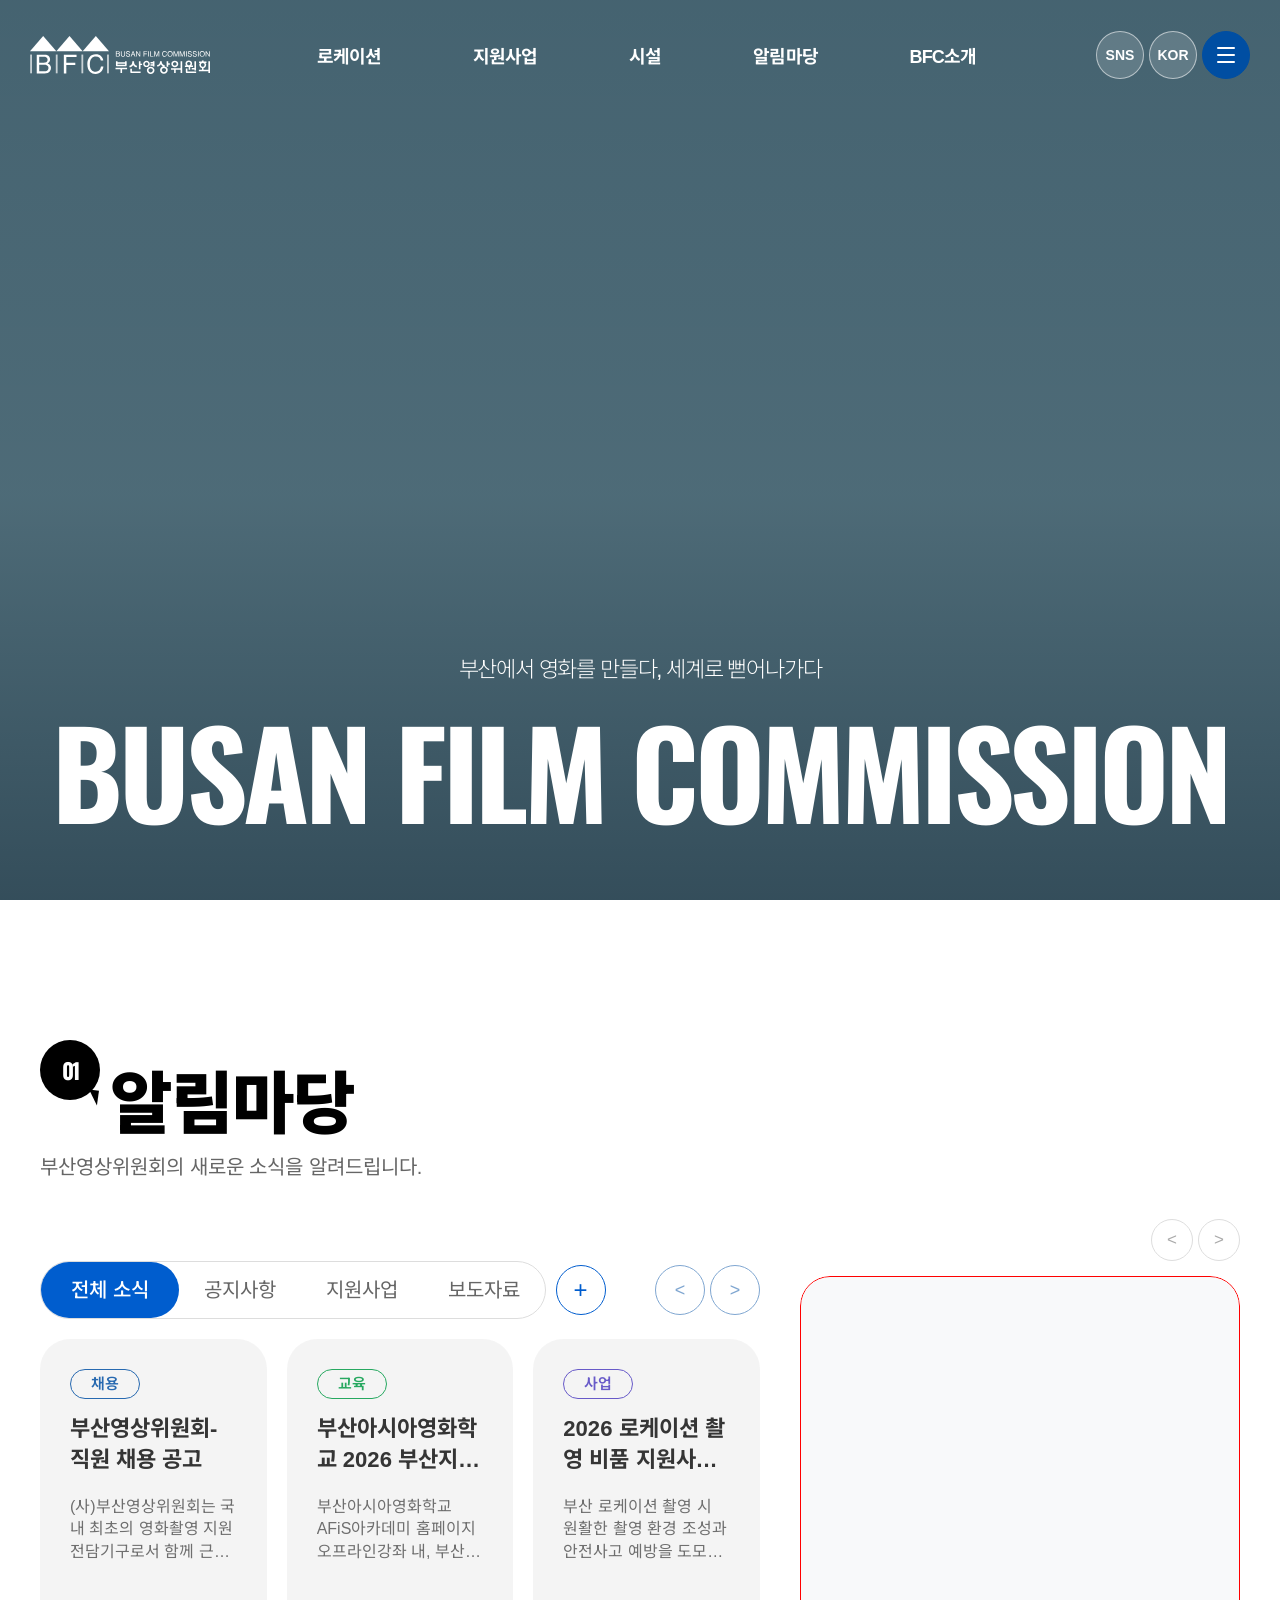
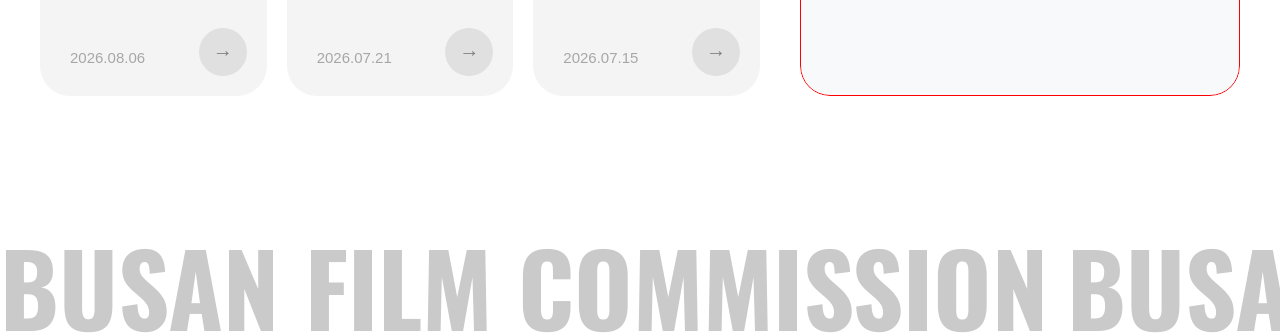
==== commit a0d2bc9f: "푸시 푸시" ====
--- a/index.html
+++ b/index.html
@@ -9,6 +9,10 @@
     <title>부산영상위원회 모작</title>
 
 
+    <link rel="preconnect" href="https://fonts.googleapis.com">
+    <link rel="preconnect" href="https://fonts.gstatic.com" crossorigin>
+    <link href="https://fonts.googleapis.com/css2?family=Noto+Sans+KR:wght@300;400;500;700;900&family=Oswald:wght@500;700&display=swap" rel="stylesheet">
+    <link rel="stylesheet" href="https://cdn.jsdelivr.net/npm/swiper@11/swiper-bundle.min.css" />
     <link rel="stylesheet" href="normal.css">
     <link rel="stylesheet" href="style.css">
 </head>
@@ -290,7 +294,7 @@
         <section class="bf-vis">
             <!-- 비주얼 동영상 (또는 이미지) -->
             <video class="bf-vid" autoplay loop muted playsinline>
-                <source src="./video/main_bg.mp4" type="video/mp4">
+                <source src="./video/bfmain.mp4" type="video/mp4">
             </video>
             <!-- 동영상 어두운 딤 레이어 -->
             <div class="bf-dim"></div>
@@ -302,84 +306,226 @@
             </div>
         </section>
 
-        <!-- 알림마당 섹션 -->
-        <section class="bf-n1">
-
-            <!-- 1. 제목 영역 (Grid col 1, row 1) -->
-            <div class="bf-in">
-                <div class="bf-hd2">
-                    <span class="bf-bdg">01</span>
-                    <h2>알림마당</h2>
-                </div>
-                <p class="bf-des">부산영상위원회의 최신 소식과 지원사업 안내를 확인하세요.</p>
-            </div>
-
-            <!-- 2. 탭 메뉴 영역 (Grid col 1, row 2) -->
-            <div class="not-sub">
-                <ul class="bf-tabs">
-                    <li><a href="#" class="bf-tab on">전체소식</a></li>
-                    <li><a href="#" class="bf-tab">공지사항</a></li>
-                    <li><a href="#" class="bf-tab">지원사업</a></li>
-                    <li><a href="#" class="bf-tab">보도자료</a></li>
-                </ul>
-                <a href="#" class="bf-add" title="더보기">+</a>
-                <div class="bf-pn">
-                    <button type="button" class="btn-prev">&lt;</button>
-                    <button type="button" class="btn-next">&gt;</button>
-                </div>
-            </div>
-
-            <!-- 3. 카드 슬라이드 영역 (Grid col 1, row 3) -->
-            <div class="swiper bf-sw1">
-                <div class="swiper-wrapper">
-                    <!-- 카드 1 -->
-                    <article class="swiper-slide bf-cd">
-                        <span class="bf-tag-green">교육</span>
-                        <h3 class="bf-tit">부산아시아영화학교 2026 부산지역 영화·영상 전문인력 양성 교육 [영화자막번역_심화과정] 수강생 모집 공고</h3>
-                        <p class="bf-txt">부산지역 영화·영상 전문인력을 위한 교육 과정과 신청 방법을 안내합니다.</p>
-                        <time class="bf-dat" datetime="2026-07-09">2026.07.09</time>
-                        <a href="#" class="bf-go" aria-label="자세히 보기">→</a>
-                    </article>
-
-                    <!-- 카드 2 -->
-                    <article class="swiper-slide bf-cd">
-                        <span class="bf-tag-blue">채용</span>
-                        <h3 class="bf-ct">부산영상위원회 직원 채용 공고</h3>
-                        <p class="bf-txt">부산영상위원회 직원 채용과 관련된 모집 분야와 전형 일정을 안내합니다.</p>
-                        <time class="bf-dat" datetime="2026-07-13">2026.07.13</time>
-                        <a href="#" class="bf-go" aria-label="자세히 보기">→</a>
-                    </article>
-
-                    <!-- 카드 3 -->
-                    <article class="swiper-slide bf-cd">
-                        <span class="bf-tag">사업</span>
-                        <h3 class="bf-ct">2026 로케이션 촬영 비품 지원사업 공고</h3>
-                        <p class="bf-txt">부산 로케이션 촬영 시 원활한 촬영 환경 조성을 위한 지원사업을 안내합니다.</p>
-                        <time class="bf-dat" datetime="2026-07-15">2026.07.15</time>
-                        <a href="#" class="bf-go" aria-label="자세히 보기">→</a>
-                    </article>
-                </div>
-            </div>
-
-            <!-- 4. 오른쪽 배너 영역 (Grid col 2, row 1 / 4) -->
-            <aside class="bf-pop">
-                <div class="bf-par">
-                    <button type="button" class="bf-prv">&lt;</button>
-                    <button type="button" class="bf-nxt">&gt;</button>
-                </div>
-                <div class="swiper bf-sw2">
-                    <div class="swiper-wrapper">
-                        <a href="#" target="_blank">
-                            <img src="./image/banner_01.jpg" alt="부산영상촬영 스튜디오 대여신청 가능일">
-                        </a>
+        <!-- MAIN01(NOTICE) -->
+        <section class="w_container q_view">
+            <div class="main_con main_con1 flexbox">
+
+                <!-- NOTICE -->
+                <div class="m1_notice">
+                    <div class="m_title">
+                        <h2 class="b_tit effect-1"><span class="badge">01</span>알림마당</h2>
+                        <p class="sm_tit effect-1">부산영상위원회의 새로운 소식을 알려드립니다.</p>
+                    </div>
+
+                    <div class="m1_notice_tab flexbox">
+                        <div class="flexbox m1_tab_wrapper">
+                            <ul class="flexbox effect-2" id="ulBbsTab">
+                                <li class="active" data-tab="1"><a>전체 소식</a></li>
+                                <li data-tab="2"><a>공지사항</a></li>
+                                <li data-tab="3"><a>지원사업</a></li>
+                                <li data-tab="4"><a>보도자료</a></li>
+                            </ul>
+                            <div class="m1_notice_link effect-2">
+                                <a href="#" title="더보기">
+                                    +
+                                </a>
+                            </div>
+                        </div>
+                        <div class="m1_notice_arrow flexbox effect-2">
+                            <div class="m1_notice_prev">&lt;</div>
+                            <div class="m1_notice_next">&gt;</div>
+                        </div>
+                    </div>
+
+                    <!-- 알림마당 공지 배너 -->
+                    <div class="m1_notice_con effect-3">
+                        <div class="m1_notice_slider swiper bf-sw1" id="noticeSwiper">
+                            <!-- 전체소식 (divBbs1) -->
+                            <div class="swiper-wrapper tab-content active" id="divBbs1">
+                                <div class="box swiper-slide">
+                                    <span class="badge blue">채용</span>
+                                    <h2 class="subject ellipsis-2">부산영상위원회-직원 채용 공고</h2>
+                                    <p class="text ellipsis-4">(사)부산영상위원회는 국내 최초의 영화촬영 지원 전담기구로서 함께 근무할 진취적 인재를 모집합니다.</p>
+                                    <p class="date">2026.08.06</p>
+                                    <div class="arrow">→</div>
+                                </div>
+                                <div class="box swiper-slide">
+                                    <span class="badge green">교육</span>
+                                    <h2 class="subject ellipsis-2">부산아시아영화학교 2026 부산지역 영화·영상 전문인력 양성 교육 [영화/드라마 기획·제작 ③] 수강생 모집 공고</h2>
+                                    <p class="text ellipsis-4">부산아시아영화학교 AFiS아카데미 홈페이지 오프라인강좌 내, 부산영화인교육 페이지를 통한 온라인 신청을 진행하여 주시기 바랍니다.</p>
+                                    <p class="date">2026.07.21</p>
+                                    <div class="arrow">→</div>
+                                </div>
+                                <div class="box swiper-slide">
+                                    <span class="badge violet">사업</span>
+                                    <h2 class="subject ellipsis-2">2026 로케이션 촬영 비품 지원사업 공고</h2>
+                                    <p class="text ellipsis-4">부산 로케이션 촬영 시 원활한 촬영 환경 조성과 안전사고 예방을 도모하기 위하여 ‘로케이션 촬영 비품 지원사업’을 아래와 같이 시행합니다.</p>
+                                    <p class="date">2026.07.15</p>
+                                    <div class="arrow">→</div>
+                                </div>
+                                <div class="box swiper-slide">
+                                    <span class="badge blue">채용</span>
+                                    <h2 class="subject ellipsis-2">부산영상위원회 직원 채용 공고 (한아세안 협력사업 담당)</h2>
+                                    <p class="text ellipsis-4">한아세안 협력사업 행정처리 및 운영 보조를 담당할 직원 2명을 모집하오니 많은 관심과 지원바랍니다.</p>
+                                    <p class="date">2026.07.13</p>
+                                    <div class="arrow">→</div>
+                                </div>
+                                <div class="box swiper-slide">
+                                    <span class="badge green">교육</span>
+                                    <h2 class="subject ellipsis-2">부산아시아영화학교 2026 전문인력 양성 교육 [OTT 시대의 극장배급과 디지털 유통] 수강생 모집 공고</h2>
+                                    <p class="text ellipsis-4">디지털 유통 및 극장 배급 분야의 실무 역량 강화를 위한 전문 교육 수강생 모집 안내입니다.</p>
+                                    <p class="date">2026.07.09</p>
+                                    <div class="arrow">→</div>
+                                </div>
+                            </div>
+
+                            <!-- 공지사항 (divBbs2) -->
+                            <div class="swiper-wrapper tab-content" id="divBbs2" style="display:none;">
+                                <div class="box swiper-slide">
+                                    <span class="badge blue">채용</span>
+                                    <h2 class="subject ellipsis-2">부산영상위원회-직원 채용 공고</h2>
+                                    <p class="text ellipsis-4">AFiS 프로젝트 피칭 출판업무 및 본 행사 진행을 지원할 진취적이고 역량있는 인재를 모집합니다.</p>
+                                    <p class="date">2026.08.06</p>
+                                    <div class="arrow">→</div>
+                                </div>
+                                <div class="box swiper-slide">
+                                    <span class="badge green">교육</span>
+                                    <h2 class="subject ellipsis-2">부산아시아영화학교 2026 전문인력 양성 교육 [영화/드라마 기획·제작] 수강생 모집</h2>
+                                    <p class="text ellipsis-4">AFiS아카데미 홈페이지를 통하여 온라인 신청을 진행하여 주시기 바랍니다.</p>
+                                    <p class="date">2026.07.21</p>
+                                    <div class="arrow">→</div>
+                                </div>
+                                <div class="box swiper-slide">
+                                    <span class="badge violet">사업</span>
+                                    <h2 class="subject ellipsis-2">2026 로케이션 촬영 비품 지원사업 공고</h2>
+                                    <p class="text ellipsis-4">부산 로케이션 촬영 진행 장편영화, 드라마, OTT시리즈 무전기, 캐노피, 입간판 무상 대여 안내.</p>
+                                    <p class="date">2026.07.15</p>
+                                    <div class="arrow">→</div>
+                                </div>
+                                <div class="box swiper-slide">
+                                    <span class="badge blue">채용</span>
+                                    <h2 class="subject ellipsis-2">부산영상위원회 직원 채용 공고 (한아세안 협력사업)</h2>
+                                    <p class="text ellipsis-4">한아세안 협력사업 행정처리 및 운영 보조 직원을 채용하오니 많은 지원 바랍니다.</p>
+                                    <p class="date">2026.07.13</p>
+                                    <div class="arrow">→</div>
+                                </div>
+                            </div>
+
+                            <!-- 지원사업 (divBbs3) -->
+                            <div class="swiper-wrapper tab-content" id="divBbs3" style="display:none;">
+                                <div class="box swiper-slide">
+                                    <span class="badge red">지원사업</span>
+                                    <h2 class="subject ellipsis-2">2026 로케이션 촬영 비품 지원사업 공고</h2>
+                                    <p class="text ellipsis-4">무전기, 캐노피, 입간판, 안전모, 안전조끼 등 부산 로케이션 촬영 현장 비품 무상 지원 사업.</p>
+                                    <p class="date">2026.07.15</p>
+                                    <div class="arrow">→</div>
+                                </div>
+                                <div class="box swiper-slide">
+                                    <span class="badge red">지원사업</span>
+                                    <h2 class="subject ellipsis-2">2026년 버추얼프로덕션&amp;영상제작 지원사업 선정심사 결과 공지</h2>
+                                    <p class="text ellipsis-4">버추얼프로덕션 제작지원 및 고사양 촬영장비 지원사업 최종 선정 3개 업체 결과를 공지합니다.</p>
+                                    <p class="date">2026.05.29</p>
+                                    <div class="arrow">→</div>
+                                </div>
+                                <div class="box swiper-slide">
+                                    <span class="badge red">지원사업</span>
+                                    <h2 class="subject ellipsis-2">2026 BFC 스토리 IP 공모전 사업공고</h2>
+                                    <p class="text ellipsis-4">부·울·경 우수 원천 스토리 IP 발굴 및 콘텐츠 산업 연계를 위한 공모전 안내입니다.</p>
+                                    <p class="date">2026.04.20</p>
+                                    <div class="arrow">→</div>
+                                </div>
+                                <div class="box swiper-slide">
+                                    <span class="badge red">지원사업</span>
+                                    <h2 class="subject ellipsis-2">2026년 버추얼프로덕션&amp;영상제작 지원사업 공고</h2>
+                                    <p class="text ellipsis-4">XR테크랩 시설, 특수촬영장비, 디지털 촬영장비 등 인프라 현물 제작 지원사업 공고입니다.</p>
+                                    <p class="date">2026.04.16</p>
+                                    <div class="arrow">→</div>
+                                </div>
+                                <div class="box swiper-slide">
+                                    <span class="badge red">지원사업</span>
+                                    <h2 class="subject ellipsis-2">2026 부산제작사 유통 배급 지원 사업 공고</h2>
+                                    <p class="text ellipsis-4">부산 지역 제작사의 영화 및 영상 작품 유통·배급 지원사업 공고입니다.</p>
+                                    <p class="date">2026.03.23</p>
+                                    <div class="arrow">→</div>
+                                </div>
+                            </div>
+
+                            <!-- 보도자료 (divBbs4) -->
+                            <div class="swiper-wrapper tab-content" id="divBbs4" style="display:none;">
+                                <div class="box swiper-slide">
+                                    <span class="badge blue">보도자료</span>
+                                    <h2 class="subject ellipsis-2">부산영상위원회, AI 창작자 양성 첫 결실… AI 단편영화 12편 완성</h2>
+                                    <p class="text ellipsis-4">올해 첫 운영한 AI 아티스트 양성 사업(전문가 과정) 성료, 12편의 AI 단편영화 최초 공개.</p>
+                                    <p class="date">2026.07.28</p>
+                                    <div class="arrow">→</div>
+                                </div>
+                                <div class="box swiper-slide">
+                                    <span class="badge blue">보도자료</span>
+                                    <h2 class="subject ellipsis-2">부산영상위원회, 상반기 촬영지원 결산 발표…지역 소비 17억 원 창출</h2>
+                                    <p class="text ellipsis-4">상반기 부산서 총 39편 촬영 완료, 스튜디오 대여일수 전년 대비 50.82% 대폭 증가.</p>
+                                    <p class="date">2026.07.08</p>
+                                    <div class="arrow">→</div>
+                                </div>
+                                <div class="box swiper-slide">
+                                    <span class="badge blue">보도자료</span>
+                                    <h2 class="subject ellipsis-2">부산영상위원회, 지역 영화 무료 상영 ‘2026 부산영화기획전: 공감상영회’ 개최</h2>
+                                    <p class="text ellipsis-4">부산영상위원회 제작지원작 무료 상영회 및 영화 감독과 전문가가 함께하는 씨네 공감토크 진행.</p>
+                                    <p class="date">2026.07.06</p>
+                                    <div class="arrow">→</div>
+                                </div>
+                                <div class="box swiper-slide">
+                                    <span class="badge blue">보도자료</span>
+                                    <h2 class="subject ellipsis-2">부산영상위원회, 지역 스토리 IP 25편 서울서 비즈니스 매칭 나선다!</h2>
+                                    <p class="text ellipsis-4">서울 상암 중소기업 DMC타워에서 2026 BFC 스토리 IP 프로모션 데이 개최.</p>
+                                    <p class="date">2026.06.29</p>
+                                    <div class="arrow">→</div>
+                                </div>
+                                <div class="box swiper-slide">
+                                    <span class="badge blue">보도자료</span>
+                                    <h2 class="subject ellipsis-2">부․울․경 우수 스토리 IP 발굴․산업화 지원… BFC 스토리 IP 공모전 개최</h2>
+                                    <p class="text ellipsis-4">총상금 7,800만 원 규모, 당선작의 실질적 사업화와 산업 연계 비즈매칭 플랫폼 운영.</p>
+                                    <p class="date">2026.06.08</p>
+                                    <div class="arrow">→</div>
+                                </div>
+                            </div>
+                        </div>
                     </div>
                 </div>
-            </aside>
-
+                <!-- //NOTICE -->
+
+                <!-- POPUP (사진 대신 border: 1px solid red 적용) -->
+                <div class="m1_popup">
+                    <div class="m1_popup_arrow flexbox effect-4">
+                        <div class="m1_popup_prev">&lt;</div>
+                        <div class="m1_popup_next">&gt;</div>
+                    </div>
+                    <div class="m1_popup_con effect-5">
+                        <div class="m1_popup_slider swiper bf-sw2">
+                            <div class="swiper-wrapper">
+                                <div class="box swiper-slide bf-no-img"></div>
+                            </div>
+                        </div>
+                    </div>
+                </div>
+                <!-- //POPUP -->
+
+            </div>
         </section>
 
+        <!-- TEXT EFFECT -->
+        <section class="text_effect color1 flexbox">
+            <div class="text_wrap">BUSAN FILM COMMISSION</div>
+            <div class="text_wrap">BUSAN FILM COMMISSION</div>
+            <div class="text_wrap">BUSAN FILM COMMISSION</div>
+            <div class="text_wrap">BUSAN FILM COMMISSION</div>
+        </section>
+
     </main>
 
+    <!-- Swiper JS -->
+    <script src="https://cdn.jsdelivr.net/npm/swiper@11/swiper-bundle.min.js"></script>
+    <!-- 메인 커스텀 JS -->
+    <script src="main.js"></script>
 </body>
 
 </html>
--- a/style.css
+++ b/style.css
@@ -497,522 +497,422 @@
     .bf-vtt {
         letter-spacing: -4px;
     }
-}
-
-/* =========================
-   알림마당 전체
-========================= */
-
-.bf-n1 {
+/* =========================
+   BFC 개발자 모드 기본 변수 설정
+========================= */
+
+:root {
+    --mainColor: #005dce;
+    --subColor2: #004ea2;
+    --titleType: 'Noto Sans KR', sans-serif;
+    --engType: 'Oswald', sans-serif;
+}
+
+.flexbox {
+    display: flex;
+}
+
+.w_container {
     width: calc(100% - 200px);
     max-width: 1720px;
-
     margin: 0 auto;
+}
+
+.main_con {
     padding: 140px 0;
-
-    display: grid;
-    grid-template-columns: minmax(0, 1020px) 700px;
-
-    background-color: #fff;
-    color: #111;
-}
-
-
-/* =========================
-   제목 영역
-========================= */
-
-.bf-in {
-    grid-column: 1;
-    grid-row: 1;
-
-    width: 100%;
-}
-
-.bf-hd2 {
-    display: flex;
-    align-items: flex-start;
-
-    gap: 10px;
-}
-
-.bf-bdg {
+}
+
+.main_con1 {
+    display: flex;
+    align-items: flex-end;
+}
+
+/* =========================
+   제목 영역 (m_title)
+========================= */
+
+.m_title {
+    margin-bottom: 80px;
+}
+
+.m_title .b_tit {
+    font-family: var(--titleType);
+    font-size: 68px;
+    font-weight: 900;
+    letter-spacing: -0.03em;
+    line-height: 1em;
+    color: #000;
+    padding: 25px 0 0 70px;
     position: relative;
-
+    margin: 0;
+}
+
+.m_title .b_tit .badge {
+    display: flex;
+    align-items: center;
+    justify-content: center;
     width: 60px;
     height: 60px;
-
-    flex-shrink: 0;
-
-    display: flex;
-    align-items: center;
-    justify-content: center;
-
     border-radius: 50%;
-
-    background-color: #000;
-    color: #fff;
-
+    font-family: var(--engType);
     font-size: 22px;
     font-weight: 800;
-    line-height: 1;
-}
-
-.bf-bdg::after {
+    color: #fff;
+    line-height: 1em;
+    text-align: center;
+    background-color: #000;
+    position: absolute;
+    top: 0;
+    left: 0;
+}
+
+.m_title .b_tit .badge::after {
     content: "";
-
     position: absolute;
     right: 2px;
     bottom: -5px;
-
     width: 0;
     height: 0;
-
     border-top: 15px solid #000;
     border-left: 10px solid transparent;
-
     transform: rotate(8deg);
 }
 
-.bf-hd2 h2 {
-    margin: 22px 0 0;
-
-    font-size: 68px;
-    font-weight: 900;
-    line-height: 1;
-
-    letter-spacing: -4px;
-}
-
-.bf-des {
-    margin: 20px 0 0;
-
-    color: #555;
-
-    font-size: 20px;
-    line-height: 1.4;
-    letter-spacing: -0.8px;
-}
-
-
-/* =========================
-   탭 영역
-========================= */
-
-.not-sub {
-    grid-column: 1;
-    grid-row: 2;
-
-    height: 58px;
-    margin-top: 80px;
-
-    display: flex;
-    align-items: center;
-}
-
-.bf-tabs {
-    width: 510px;
-    height: 58px;
-
+.m_title .sm_tit {
+    font-size: 1.25em;
+    color: #666;
+    line-height: 1.4em;
+    margin-top: 20px;
+}
+
+/* =========================
+   알림마당 영역 (m1_notice)
+========================= */
+
+.m1_notice {
+    width: 59.3%;
+}
+
+.m1_notice .m1_notice_tab {
+    display: flex;
+    align-items: center;
+    justify-content: space-between;
+    row-gap: 10px;
+}
+
+.m1_notice .m1_notice_tab .m1_tab_wrapper {
+    display: flex;
+    align-items: center;
+    gap: 10px;
+    position: relative;
+}
+
+.m1_notice .m1_notice_tab ul {
+    display: flex;
     margin: 0;
     padding: 0;
-
-    display: flex;
-    align-items: center;
-
+    list-style: none;
+    border: 1px solid #ddd;
+    border-radius: 60px;
+}
+
+.m1_notice .m1_notice_tab ul li {
+    cursor: pointer;
+}
+
+.m1_notice .m1_notice_tab ul li a {
+    display: block;
+    font-size: 1.25em;
+    line-height: 1em;
+    color: #666;
+    padding: 18px 25px;
+    text-decoration: none;
+    white-space: nowrap;
+    transition: all 0.2s ease;
+}
+
+.m1_notice .m1_notice_tab ul li.active a,
+.m1_notice .m1_notice_tab ul li.on a {
+    padding: 18px 30px;
+    background-color: var(--mainColor);
+    font-weight: 500;
+    color: #fff;
+    border-radius: 60px;
+}
+
+.m1_notice .m1_notice_tab .m1_notice_link a {
+    display: flex;
+    align-items: center;
+    justify-content: center;
+    width: 50px;
+    height: 50px;
+    border: 1px solid var(--mainColor);
+    border-radius: 50%;
+    color: var(--mainColor);
+    text-decoration: none;
+    font-size: 24px;
+    transition: all 0.3s;
+}
+
+.m1_notice .m1_notice_tab .m1_notice_link a:hover {
+    background-color: var(--mainColor);
+    color: #fff;
+}
+
+.m1_notice .m1_notice_tab .m1_notice_arrow {
+    display: flex;
+    gap: 5px;
+}
+
+.m1_notice .m1_notice_tab .m1_notice_arrow div {
+    display: flex;
+    align-items: center;
+    justify-content: center;
+    width: 50px;
+    height: 50px;
+    border-radius: 50%;
+    border: 1px solid var(--subColor2);
+    background-color: #fff;
+    color: var(--subColor2);
+    cursor: pointer;
+    font-size: 18px;
+    opacity: 0.5;
+    transition: all 0.3s;
+}
+
+.m1_notice .m1_notice_tab .m1_notice_arrow div:hover {
+    opacity: 1;
+    background-color: var(--subColor2);
+    color: #fff;
+}
+
+.m1_notice .m1_notice_con {
+    margin-top: 20px;
+}
+
+.m1_notice .m1_notice_con .box {
+    padding: 30px 30px 80px;
+    border-radius: 30px;
+    background-color: #f3f3f3;
+    position: relative;
+    opacity: 0.85;
+    height: 357px;
+    box-sizing: border-box;
+    transition: opacity 0.3s;
+}
+
+.m1_notice .m1_notice_con .box .badge {
+    display: inline-flex;
+    align-items: center;
+    justify-content: center;
+    font-weight: 600;
+    line-height: 28px;
+    padding: 0 20px;
+    border-radius: 30px;
+    border: 1px solid;
+    font-size: 15px;
+}
+
+.m1_notice .m1_notice_con .box .badge.green { color: #009944; border-color: #009944; }
+.m1_notice .m1_notice_con .box .badge.blue { color: #004ea2; border-color: #004ea2; }
+.m1_notice .m1_notice_con .box .badge.violet { color: #4d3dbf; border-color: #4d3dbf; }
+.m1_notice .m1_notice_con .box .badge.red { color: #ed3f47; border-color: #ed3f47; }
+
+.m1_notice .m1_notice_con .box .subject {
+    font-size: 1.38em;
+    font-weight: 700;
+    line-height: 1.4em;
+    margin-top: 15px;
+    color: #111;
+    display: -webkit-box;
+    -webkit-line-clamp: 2;
+    -webkit-box-orient: vertical;
     overflow: hidden;
-
+}
+
+.m1_notice .m1_notice_con .box .text {
+    color: #555;
+    line-height: 1.4em;
+    margin-top: 20px;
+    display: -webkit-box;
+    -webkit-line-clamp: 3;
+    -webkit-box-orient: vertical;
+    overflow: hidden;
+}
+
+.m1_notice .m1_notice_con .box .date {
+    color: #979797;
+    position: absolute;
+    bottom: 30px;
+    left: 30px;
+    font-size: 15px;
+    margin: 0;
+}
+
+.m1_notice .m1_notice_con .box .arrow {
+    background-color: #dbdbdb;
+    width: 48px;
+    height: 48px;
+    display: flex;
+    align-items: center;
+    justify-content: center;
+    border-radius: 50%;
+    position: absolute;
+    bottom: 20px;
+    right: 20px;
+    color: #666;
+    font-size: 20px;
+    transition: all 0.3s;
+}
+
+.m1_notice .m1_notice_con .box:hover {
+    opacity: 1;
+}
+
+.m1_notice .m1_notice_con .box:hover .arrow {
+    background-color: var(--subColor2);
+    color: #fff;
+    transform: rotate(-45deg);
+}
+
+/* =========================
+   오른쪽 팝업 (m1_popup - 사진 들어가는 곳 red border)
+========================= */
+
+.m1_popup {
+    width: 40.7%;
+    padding-left: 100px;
+}
+
+.m1_popup .m1_popup_arrow {
+    display: flex;
+    align-items: center;
+    justify-content: flex-end;
+    margin-bottom: 15px;
+    gap: 5px;
+}
+
+.m1_popup .m1_popup_arrow div {
+    display: flex;
+    align-items: center;
+    justify-content: center;
+    width: 42px;
+    height: 42px;
+    border-radius: 50%;
     border: 1px solid #ddd;
-    border-radius: 29px;
-
-    list-style: none;
-}
-
-.bf-tabs li {
-    height: 100%;
-}
-
-.bf-tabs li:nth-child(1) {
-    width: 155px;
-}
-
-.bf-tabs li:nth-child(2),
-.bf-tabs li:nth-child(3) {
-    width: 111px;
-}
-
-.bf-tabs li:nth-child(4) {
-    width: 131px;
-}
-
-.bf-tab {
-    width: 100%;
-    height: 100%;
-
-    display: flex;
-    align-items: center;
-    justify-content: center;
-
-    color: #555;
-    text-decoration: none;
-
-    font-size: 18px;
-    font-weight: 700;
-    letter-spacing: -0.7px;
-
-    white-space: nowrap;
-}
-
-.bf-tab.on {
-    border-radius: 29px;
-
-    background-color: #0759b4;
-    color: #fff;
-}
-
-.bf-tab:not(.on):hover {
-    color: #0759b4;
-}
-
-
-/* 더보기 버튼 */
-
-.bf-add {
-    width: 58px;
-    height: 58px;
-
-    margin-left: 10px;
-
-    display: flex;
-    align-items: center;
-    justify-content: center;
-
-    border: 1px solid #0759b4;
-    border-radius: 50%;
-
-    color: #0759b4;
-    text-decoration: none;
-
-    font-size: 34px;
-    font-weight: 300;
-    line-height: 1;
-}
-
-
-/* 카드 이전·다음 버튼 */
-
-.bf-pn {
-    margin-left: auto;
-
-    display: flex;
-    align-items: center;
-
-    gap: 5px;
-}
-
-.btn-prev,
-.btn-next {
-    width: 58px;
-    height: 58px;
-
-    display: flex;
-    align-items: center;
-    justify-content: center;
-
-    border: 1px solid #ddd;
-    border-radius: 50%;
-
     background-color: #fff;
     color: #aaa;
-
-    font-size: 20px;
-
     cursor: pointer;
-}
-
-.btn-prev:hover,
-.btn-next:hover {
-    border-color: #0759b4;
-    color: #0759b4;
-}
-
-
-/* =========================
-   카드 슬라이드
-========================= */
-
-.bf-sw1 {
-    grid-column: 1;
-    grid-row: 3;
-
-    width: 100%;
-
-    margin-top: 20px;
-
+    font-size: 17px;
+    transition: all 0.3s;
+}
+
+.m1_popup .m1_popup_arrow div:hover {
+    border-color: var(--mainColor);
+    color: var(--mainColor);
+}
+
+.m1_popup .m1_popup_con {
+    margin-top: 15px;
+    border-radius: 30px;
     overflow: hidden;
-}
-
-.bf-sw1 .swiper-wrapper {
-    display: flex;
-    align-items: stretch;
-}
-
-.bf-sw1 .swiper-slide {
-    width: calc((100% - 40px) / 3);
-    height: 357px;
-
-    flex-shrink: 0;
-}
-
-
-/* =========================
-   카드
-========================= */
-
-.bf-cd {
     position: relative;
-
-    padding: 30px;
-
+    height: 520px;
+    width: 100%;
+}
+
+.m1_popup .m1_popup_con .box.bf-no-img {
+    width: 100%;
+    height: 520px;
+    border-radius: 30px;
+    border: 1px solid red;
+    background-color: #f8f9fa;
+}
+
+/* =========================
+   텍스트 효과 (text_effect)
+========================= */
+
+.text_effect {
+    display: flex;
+    flex: 0 0 auto;
+    flex-wrap: nowrap;
+    white-space: nowrap;
     overflow: hidden;
-
-    border-radius: 38px;
-
-    background-color: #f4f4f4;
-}
-
-.bf-tag,
-.bf-tag-green,
-.bf-tag-blue {
-    min-width: 72px;
-    height: 30px;
-
-    padding: 0 20px;
-
-    display: inline-flex;
-    align-items: center;
-    justify-content: center;
-
-    border: 1px solid #6756ef;
-    border-radius: 15px;
-
-    color: #6756ef;
-
-    font-size: 15px;
-    font-weight: 700;
-}
-
-.bf-tag-green {
-    border-color: #63bd7e;
-    color: #63a977;
-}
-
-.bf-tag-blue {
-    border-color: #79a9de;
-    color: #6497cf;
-}
-
-.bf-tit,
-.bf-ct {
-    margin: 15px 0 0;
-
-    display: -webkit-box;
-    overflow: hidden;
-
-    color: #111;
-
-    font-size: 23px;
-    font-weight: 800;
-    line-height: 1.4;
-    letter-spacing: -1px;
-
-    -webkit-box-orient: vertical;
-    -webkit-line-clamp: 2;
-}
-
-.bf-txt {
-    margin: 20px 0 0;
-
-    display: -webkit-box;
-    overflow: hidden;
-
-    color: #777;
-
-    font-size: 16px;
-    line-height: 1.6;
-    letter-spacing: -0.5px;
-
-    -webkit-box-orient: vertical;
-    -webkit-line-clamp: 3;
-}
-
-.bf-dat {
-    position: absolute;
-
-    left: 30px;
-    bottom: 30px;
-
-    color: #999;
-
-    font-size: 15px;
-}
-
-.bf-go {
-    position: absolute;
-
-    right: 20px;
-    bottom: 20px;
-
-    width: 60px;
-    height: 60px;
-
-    display: flex;
-    align-items: center;
-    justify-content: center;
-
-    border-radius: 50%;
-
-    background-color: #ddd;
-    color: #777;
-
-    text-decoration: none;
-    font-size: 24px;
-}
-
-.bf-cd:hover .bf-go {
-    background-color: #0759b4;
-    color: #fff;
-}
-
-
-/* =========================
-   오른쪽 배너
-========================= */
-
-.bf-pop {
-    grid-column: 2;
-    grid-row: 1 / 4;
-
-    width: 700px;
-
-    padding-left: 100px;
-}
-
-.bf-par {
-    width: 600px;
-    height: 42px;
-
-    margin-bottom: 15px;
-
-    display: flex;
-    justify-content: flex-end;
-
-    gap: 5px;
-}
-
-.bf-prv,
-.bf-nxt {
-    width: 42px;
-    height: 42px;
-
-    display: flex;
-    align-items: center;
-    justify-content: center;
-
-    border: 1px solid #ddd;
-    border-radius: 50%;
-
-    background-color: #fff;
-    color: #aaa;
-
-    font-size: 17px;
-
-    cursor: pointer;
-}
-
-.bf-prv:hover,
-.bf-nxt:hover {
-    border-color: #0759b4;
-    color: #0759b4;
-}
-
-.bf-sw2 {
-    width: 600px;
-    height: 600px;
-
-    overflow: hidden;
-
-    border-radius: 38px;
-}
-
-.bf-sw2 .swiper-wrapper {
-    display: flex;
-
-    width: 100%;
-    height: 100%;
-}
-
-.bf-pic {
-    display: block;
-
-    width: 600px;
-    height: 600px;
-
-    flex-shrink: 0;
-
-    overflow: hidden;
-
-    border-radius: 38px;
-}
-
-.bf-pic img {
-    display: block;
-
-    width: 100%;
-    height: 100%;
-
-    object-fit: cover;
-}
-
-
-/* =========================
-   작은 데스크톱
+    transition: 0.3s;
+    position: relative;
+    z-index: -1;
+}
+
+.text_effect .text_wrap {
+    padding-right: 1.4881vw;
+    font-family: var(--engType);
+    font-weight: bold;
+    line-height: 1em;
+}
+
+.text_effect.color1 .text_wrap {
+    font-size: 130px;
+    color: #cacaca;
+    will-change: transform;
+    animation: textLoop1 10s linear infinite;
+}
+
+@keyframes textLoop1 {
+    0% {
+        -webkit-transform: translate3d(0, 0, 0);
+        transform: translate3d(0, 0, 0);
+    }
+    100% {
+        -webkit-transform: translate3d(-100%, 0, 0);
+        transform: translate3d(-100%, 0, 0);
+    }
+}
+
+/* =========================
+   미디어 쿼리 (반응형 대응)
 ========================= */
 
 @media (max-width: 1500px) {
-    .bf-n1 {
+    .w_container {
         width: calc(100% - 80px);
-
-        grid-template-columns:
-            minmax(0, 1fr) 520px;
-    }
-
-    .bf-pop {
-        width: 520px;
+    }
+
+    .m1_notice {
+        width: 60%;
+    }
+
+    .m1_popup {
+        width: 40%;
         padding-left: 40px;
     }
 
-    .bf-par,
-    .bf-sw2,
-    .bf-pic {
-        width: 480px;
-    }
-
-    .bf-sw2,
-    .bf-pic {
-        height: 480px;
-    }
-
-    .bf-tab {
-        font-size: 16px;
-    }
-
-    .bf-tit,
-    .bf-ct {
-        font-size: 20px;
-    }
-
-    .bf-txt {
-        font-size: 15px;
+    .m1_popup .m1_popup_con,
+    .m1_popup .m1_popup_con .box.bf-no-img {
+        height: 420px;
+    }
+
+    .text_effect.color1 .text_wrap {
+        font-size: 100px;
+    }
+}
+
+@media (max-width: 1024px) {
+    .main_con1 {
+        flex-direction: column;
+    }
+
+    .m1_notice {
+        width: 100%;
+    }
+
+    .m1_popup {
+        width: 100%;
+        padding-left: 0;
+        margin-top: 40px;
+    }
+
+    .text_effect.color1 .text_wrap {
+        font-size: 80px;
     }
 }
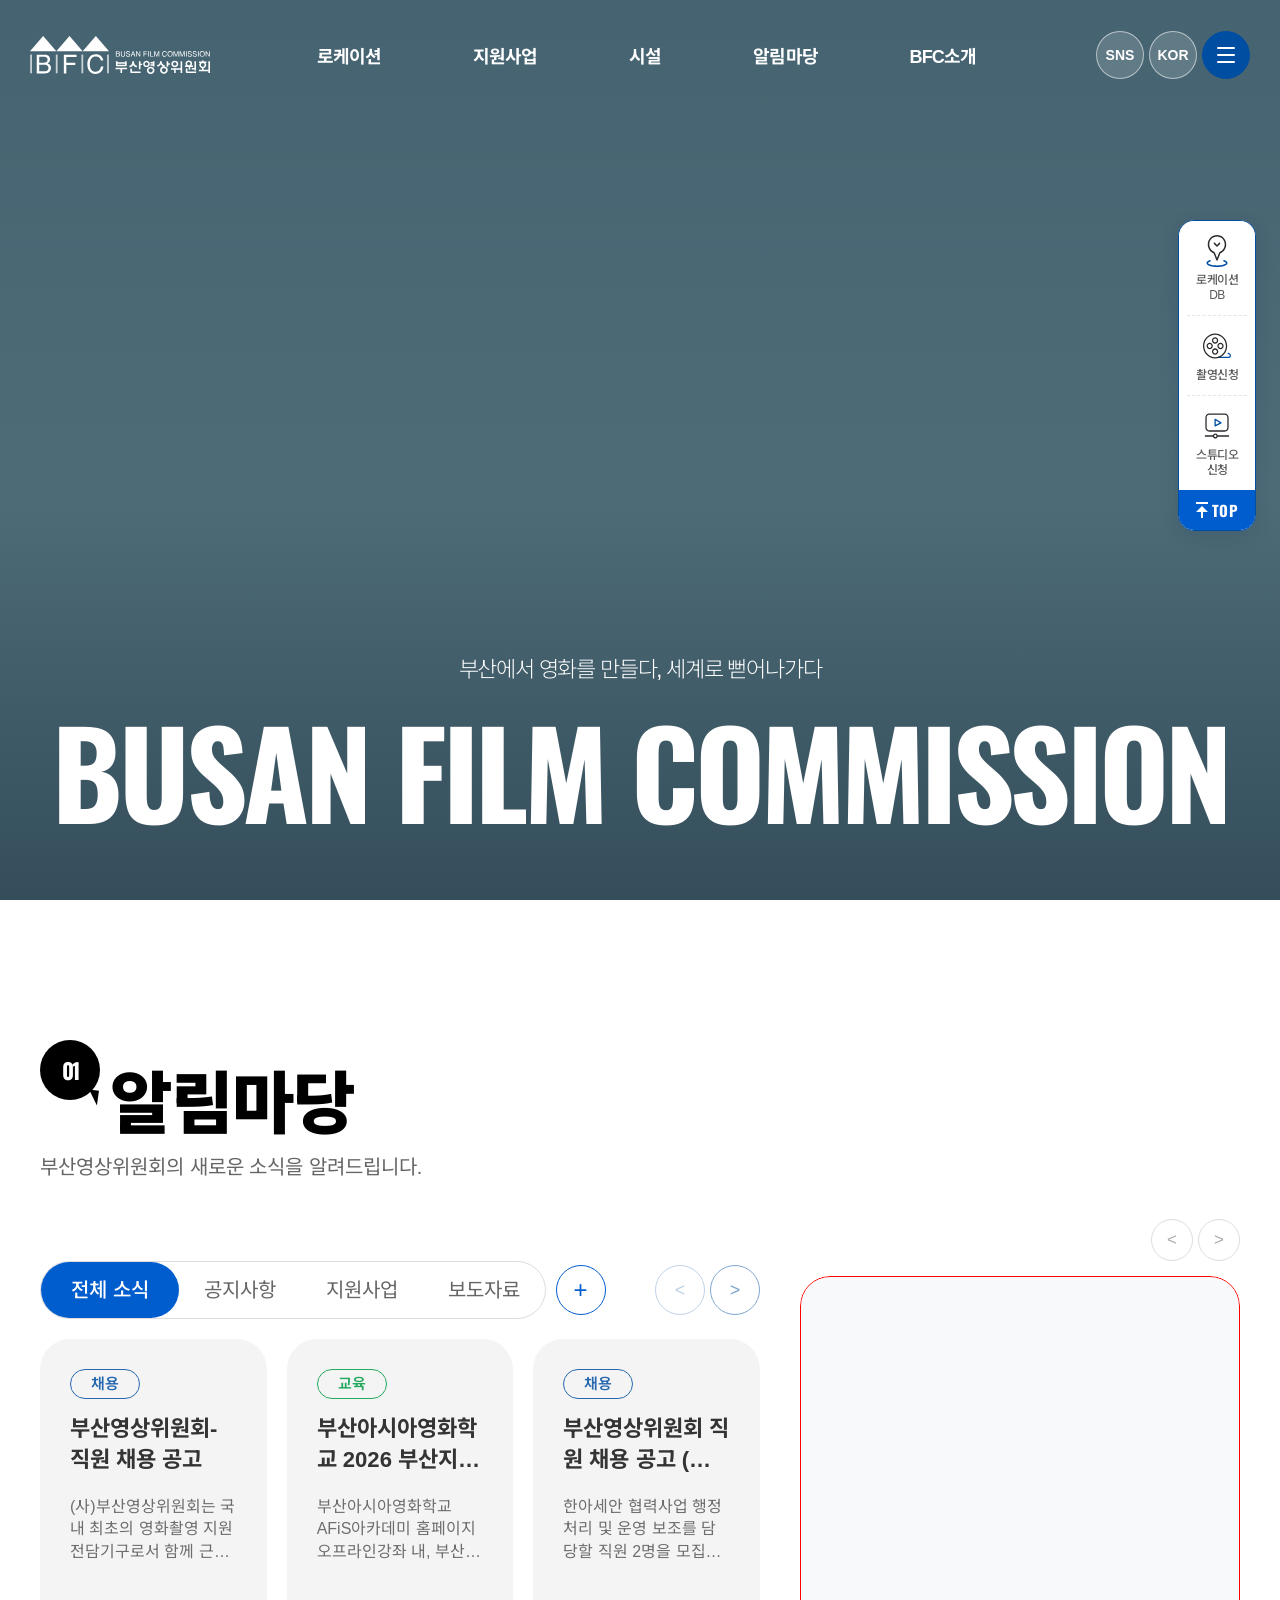
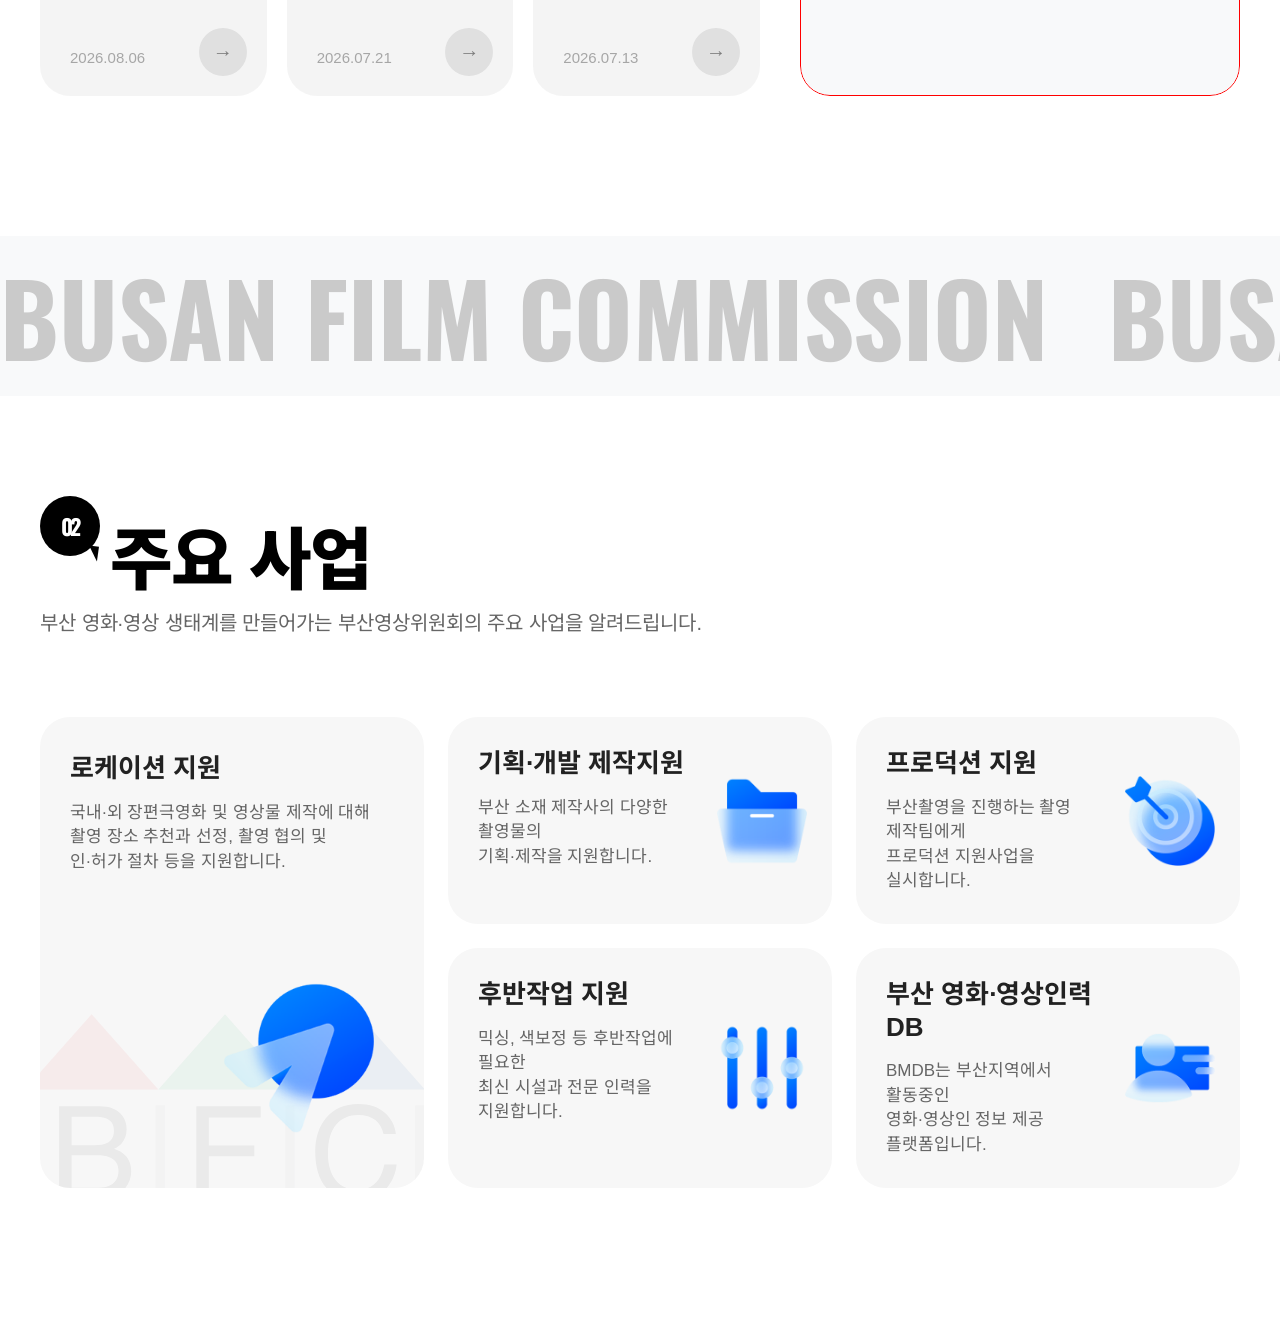
==== commit e3deb8af: "커밋 2차섹션커밋" ====
--- a/index.html
+++ b/index.html
@@ -320,10 +320,10 @@
                     <div class="m1_notice_tab flexbox">
                         <div class="flexbox m1_tab_wrapper">
                             <ul class="flexbox effect-2" id="ulBbsTab">
-                                <li class="active" data-tab="1"><a>전체 소식</a></li>
-                                <li data-tab="2"><a>공지사항</a></li>
-                                <li data-tab="3"><a>지원사업</a></li>
-                                <li data-tab="4"><a>보도자료</a></li>
+                                <li class="active" data-tab="all"><a>전체 소식</a></li>
+                                <li data-tab="notice"><a>공지사항</a></li>
+                                <li data-tab="support"><a>지원사업</a></li>
+                                <li data-tab="press"><a>보도자료</a></li>
                             </ul>
                             <div class="m1_notice_link effect-2">
                                 <a href="#" title="더보기">
@@ -340,147 +340,104 @@
                     <!-- 알림마당 공지 배너 -->
                     <div class="m1_notice_con effect-3">
                         <div class="m1_notice_slider swiper bf-sw1" id="noticeSwiper">
-                            <!-- 전체소식 (divBbs1) -->
-                            <div class="swiper-wrapper tab-content active" id="divBbs1">
-                                <div class="box swiper-slide">
+                            <div class="swiper-wrapper">
+                                <!-- 공지사항 항목들 -->
+                                <div class="box swiper-slide" data-category="notice">
                                     <span class="badge blue">채용</span>
                                     <h2 class="subject ellipsis-2">부산영상위원회-직원 채용 공고</h2>
                                     <p class="text ellipsis-4">(사)부산영상위원회는 국내 최초의 영화촬영 지원 전담기구로서 함께 근무할 진취적 인재를 모집합니다.</p>
                                     <p class="date">2026.08.06</p>
                                     <div class="arrow">→</div>
                                 </div>
-                                <div class="box swiper-slide">
+                                <div class="box swiper-slide" data-category="notice">
                                     <span class="badge green">교육</span>
                                     <h2 class="subject ellipsis-2">부산아시아영화학교 2026 부산지역 영화·영상 전문인력 양성 교육 [영화/드라마 기획·제작 ③] 수강생 모집 공고</h2>
                                     <p class="text ellipsis-4">부산아시아영화학교 AFiS아카데미 홈페이지 오프라인강좌 내, 부산영화인교육 페이지를 통한 온라인 신청을 진행하여 주시기 바랍니다.</p>
                                     <p class="date">2026.07.21</p>
                                     <div class="arrow">→</div>
                                 </div>
-                                <div class="box swiper-slide">
+                                <div class="box swiper-slide" data-category="notice">
+                                    <span class="badge blue">채용</span>
+                                    <h2 class="subject ellipsis-2">부산영상위원회 직원 채용 공고 (한아세안 협력사업 담당)</h2>
+                                    <p class="text ellipsis-4">한아세안 협력사업 행정처리 및 운영 보조를 담당할 직원 2명을 모집하오니 많은 관심과 지원바랍니다.</p>
+                                    <p class="date">2026.07.13</p>
+                                    <div class="arrow">→</div>
+                                </div>
+                                <div class="box swiper-slide" data-category="notice">
+                                    <span class="badge green">교육</span>
+                                    <h2 class="subject ellipsis-2">부산아시아영화학교 2026 전문인력 양성 교육 [OTT 시대의 극장배급과 디지털 유통] 수강생 모집 공고</h2>
+                                    <p class="text ellipsis-4">디지털 유통 및 극장 배급 분야의 실무 역량 강화를 위한 전문 교육 수강생 모집 안내입니다.</p>
+                                    <p class="date">2026.07.09</p>
+                                    <div class="arrow">→</div>
+                                </div>
+
+                                <!-- 지원사업 항목들 -->
+                                <div class="box swiper-slide" data-category="support">
                                     <span class="badge violet">사업</span>
                                     <h2 class="subject ellipsis-2">2026 로케이션 촬영 비품 지원사업 공고</h2>
                                     <p class="text ellipsis-4">부산 로케이션 촬영 시 원활한 촬영 환경 조성과 안전사고 예방을 도모하기 위하여 ‘로케이션 촬영 비품 지원사업’을 아래와 같이 시행합니다.</p>
                                     <p class="date">2026.07.15</p>
                                     <div class="arrow">→</div>
                                 </div>
-                                <div class="box swiper-slide">
-                                    <span class="badge blue">채용</span>
-                                    <h2 class="subject ellipsis-2">부산영상위원회 직원 채용 공고 (한아세안 협력사업 담당)</h2>
-                                    <p class="text ellipsis-4">한아세안 협력사업 행정처리 및 운영 보조를 담당할 직원 2명을 모집하오니 많은 관심과 지원바랍니다.</p>
-                                    <p class="date">2026.07.13</p>
-                                    <div class="arrow">→</div>
-                                </div>
-                                <div class="box swiper-slide">
-                                    <span class="badge green">교육</span>
-                                    <h2 class="subject ellipsis-2">부산아시아영화학교 2026 전문인력 양성 교육 [OTT 시대의 극장배급과 디지털 유통] 수강생 모집 공고</h2>
-                                    <p class="text ellipsis-4">디지털 유통 및 극장 배급 분야의 실무 역량 강화를 위한 전문 교육 수강생 모집 안내입니다.</p>
-                                    <p class="date">2026.07.09</p>
-                                    <div class="arrow">→</div>
-                                </div>
-                            </div>
-
-                            <!-- 공지사항 (divBbs2) -->
-                            <div class="swiper-wrapper tab-content" id="divBbs2" style="display:none;">
-                                <div class="box swiper-slide">
-                                    <span class="badge blue">채용</span>
-                                    <h2 class="subject ellipsis-2">부산영상위원회-직원 채용 공고</h2>
-                                    <p class="text ellipsis-4">AFiS 프로젝트 피칭 출판업무 및 본 행사 진행을 지원할 진취적이고 역량있는 인재를 모집합니다.</p>
-                                    <p class="date">2026.08.06</p>
-                                    <div class="arrow">→</div>
-                                </div>
-                                <div class="box swiper-slide">
-                                    <span class="badge green">교육</span>
-                                    <h2 class="subject ellipsis-2">부산아시아영화학교 2026 전문인력 양성 교육 [영화/드라마 기획·제작] 수강생 모집</h2>
-                                    <p class="text ellipsis-4">AFiS아카데미 홈페이지를 통하여 온라인 신청을 진행하여 주시기 바랍니다.</p>
-                                    <p class="date">2026.07.21</p>
-                                    <div class="arrow">→</div>
-                                </div>
-                                <div class="box swiper-slide">
-                                    <span class="badge violet">사업</span>
-                                    <h2 class="subject ellipsis-2">2026 로케이션 촬영 비품 지원사업 공고</h2>
-                                    <p class="text ellipsis-4">부산 로케이션 촬영 진행 장편영화, 드라마, OTT시리즈 무전기, 캐노피, 입간판 무상 대여 안내.</p>
-                                    <p class="date">2026.07.15</p>
-                                    <div class="arrow">→</div>
-                                </div>
-                                <div class="box swiper-slide">
-                                    <span class="badge blue">채용</span>
-                                    <h2 class="subject ellipsis-2">부산영상위원회 직원 채용 공고 (한아세안 협력사업)</h2>
-                                    <p class="text ellipsis-4">한아세안 협력사업 행정처리 및 운영 보조 직원을 채용하오니 많은 지원 바랍니다.</p>
-                                    <p class="date">2026.07.13</p>
-                                    <div class="arrow">→</div>
-                                </div>
-                            </div>
-
-                            <!-- 지원사업 (divBbs3) -->
-                            <div class="swiper-wrapper tab-content" id="divBbs3" style="display:none;">
-                                <div class="box swiper-slide">
-                                    <span class="badge red">지원사업</span>
-                                    <h2 class="subject ellipsis-2">2026 로케이션 촬영 비품 지원사업 공고</h2>
-                                    <p class="text ellipsis-4">무전기, 캐노피, 입간판, 안전모, 안전조끼 등 부산 로케이션 촬영 현장 비품 무상 지원 사업.</p>
-                                    <p class="date">2026.07.15</p>
-                                    <div class="arrow">→</div>
-                                </div>
-                                <div class="box swiper-slide">
+                                <div class="box swiper-slide" data-category="support">
                                     <span class="badge red">지원사업</span>
                                     <h2 class="subject ellipsis-2">2026년 버추얼프로덕션&amp;영상제작 지원사업 선정심사 결과 공지</h2>
                                     <p class="text ellipsis-4">버추얼프로덕션 제작지원 및 고사양 촬영장비 지원사업 최종 선정 3개 업체 결과를 공지합니다.</p>
                                     <p class="date">2026.05.29</p>
                                     <div class="arrow">→</div>
                                 </div>
-                                <div class="box swiper-slide">
+                                <div class="box swiper-slide" data-category="support">
                                     <span class="badge red">지원사업</span>
                                     <h2 class="subject ellipsis-2">2026 BFC 스토리 IP 공모전 사업공고</h2>
                                     <p class="text ellipsis-4">부·울·경 우수 원천 스토리 IP 발굴 및 콘텐츠 산업 연계를 위한 공모전 안내입니다.</p>
                                     <p class="date">2026.04.20</p>
                                     <div class="arrow">→</div>
                                 </div>
-                                <div class="box swiper-slide">
+                                <div class="box swiper-slide" data-category="support">
                                     <span class="badge red">지원사업</span>
                                     <h2 class="subject ellipsis-2">2026년 버추얼프로덕션&amp;영상제작 지원사업 공고</h2>
                                     <p class="text ellipsis-4">XR테크랩 시설, 특수촬영장비, 디지털 촬영장비 등 인프라 현물 제작 지원사업 공고입니다.</p>
                                     <p class="date">2026.04.16</p>
                                     <div class="arrow">→</div>
                                 </div>
-                                <div class="box swiper-slide">
+                                <div class="box swiper-slide" data-category="support">
                                     <span class="badge red">지원사업</span>
                                     <h2 class="subject ellipsis-2">2026 부산제작사 유통 배급 지원 사업 공고</h2>
                                     <p class="text ellipsis-4">부산 지역 제작사의 영화 및 영상 작품 유통·배급 지원사업 공고입니다.</p>
                                     <p class="date">2026.03.23</p>
                                     <div class="arrow">→</div>
                                 </div>
-                            </div>
-
-                            <!-- 보도자료 (divBbs4) -->
-                            <div class="swiper-wrapper tab-content" id="divBbs4" style="display:none;">
-                                <div class="box swiper-slide">
+
+                                <!-- 보도자료 항목들 -->
+                                <div class="box swiper-slide" data-category="press">
                                     <span class="badge blue">보도자료</span>
                                     <h2 class="subject ellipsis-2">부산영상위원회, AI 창작자 양성 첫 결실… AI 단편영화 12편 완성</h2>
                                     <p class="text ellipsis-4">올해 첫 운영한 AI 아티스트 양성 사업(전문가 과정) 성료, 12편의 AI 단편영화 최초 공개.</p>
                                     <p class="date">2026.07.28</p>
                                     <div class="arrow">→</div>
                                 </div>
-                                <div class="box swiper-slide">
+                                <div class="box swiper-slide" data-category="press">
                                     <span class="badge blue">보도자료</span>
                                     <h2 class="subject ellipsis-2">부산영상위원회, 상반기 촬영지원 결산 발표…지역 소비 17억 원 창출</h2>
                                     <p class="text ellipsis-4">상반기 부산서 총 39편 촬영 완료, 스튜디오 대여일수 전년 대비 50.82% 대폭 증가.</p>
                                     <p class="date">2026.07.08</p>
                                     <div class="arrow">→</div>
                                 </div>
-                                <div class="box swiper-slide">
+                                <div class="box swiper-slide" data-category="press">
                                     <span class="badge blue">보도자료</span>
                                     <h2 class="subject ellipsis-2">부산영상위원회, 지역 영화 무료 상영 ‘2026 부산영화기획전: 공감상영회’ 개최</h2>
                                     <p class="text ellipsis-4">부산영상위원회 제작지원작 무료 상영회 및 영화 감독과 전문가가 함께하는 씨네 공감토크 진행.</p>
                                     <p class="date">2026.07.06</p>
                                     <div class="arrow">→</div>
                                 </div>
-                                <div class="box swiper-slide">
+                                <div class="box swiper-slide" data-category="press">
                                     <span class="badge blue">보도자료</span>
                                     <h2 class="subject ellipsis-2">부산영상위원회, 지역 스토리 IP 25편 서울서 비즈니스 매칭 나선다!</h2>
                                     <p class="text ellipsis-4">서울 상암 중소기업 DMC타워에서 2026 BFC 스토리 IP 프로모션 데이 개최.</p>
                                     <p class="date">2026.06.29</p>
                                     <div class="arrow">→</div>
                                 </div>
-                                <div class="box swiper-slide">
+                                <div class="box swiper-slide" data-category="press">
                                     <span class="badge blue">보도자료</span>
                                     <h2 class="subject ellipsis-2">부․울․경 우수 스토리 IP 발굴․산업화 지원… BFC 스토리 IP 공모전 개최</h2>
                                     <p class="text ellipsis-4">총상금 7,800만 원 규모, 당선작의 실질적 사업화와 산업 연계 비즈매칭 플랫폼 운영.</p>
@@ -493,7 +450,7 @@
                 </div>
                 <!-- //NOTICE -->
 
-                <!-- POPUP (사진 대신 border: 1px solid red 적용) -->
+                <!-- POPUP -->
                 <div class="m1_popup">
                     <div class="m1_popup_arrow flexbox effect-4">
                         <div class="m1_popup_prev">&lt;</div>
@@ -502,6 +459,8 @@
                     <div class="m1_popup_con effect-5">
                         <div class="m1_popup_slider swiper bf-sw2">
                             <div class="swiper-wrapper">
+                                <div class="box swiper-slide bf-no-img"></div>
+                                <div class="box swiper-slide bf-no-img"></div>
                                 <div class="box swiper-slide bf-no-img"></div>
                             </div>
                         </div>
@@ -520,7 +479,99 @@
             <div class="text_wrap">BUSAN FILM COMMISSION</div>
         </section>
 
+        <!-- MAIN02(BUSINESS) -->
+        <section class="w_container">
+            <div class="main_con main_con2">
+                <div class="m_title">
+                    <h2 class="b_tit effect-1"><span class="badge">02</span>주요 사업</h2>
+                    <p class="sm_tit effect-1">부산 영화·영상 생태계를 만들어가는 부산영상위원회의 주요 사업을 알려드립니다.</p>
+                </div>
+
+                <div class="m2_business gridbox">
+                    <div class="box">
+                        <a href="https://location.bfc.or.kr" target="_blank" class="box_link">
+                            <h2>로케이션 지원</h2>
+                            <p>
+                                <span>국내·외 장편극영화 및 영상물 제작에 대해</span>
+                                <span>촬영 장소 추천과 선정, 촬영 협의 및</span>
+                                <span>인·허가 절차 등을 지원합니다.</span>
+                            </p>
+                            <span class="icon"><img src="./image/business_icon01.png" alt="로케이션 지원"></span>
+                        </a>
+                    </div>
+                    <div class="box">
+                        <a href="#" class="box_link">
+                            <h2>기획·개발 제작지원</h2>
+                            <p>
+                                <span>부산 소재 제작사의 다양한 촬영물의</span>
+                                <span>기획·제작을 지원합니다.</span>
+                            </p>
+                            <span class="icon"><img src="./image/business_icon02.png" alt="기획·개발 제작지원"></span>
+                        </a>
+                    </div>
+                    <div class="box">
+                        <a href="#" class="box_link">
+                            <h2>프로덕션 지원</h2>
+                            <p>
+                                <span>부산촬영을 진행하는 촬영 제작팀에게</span>
+                                <span>프로덕션 지원사업을 실시합니다.</span>
+                            </p>
+                            <span class="icon"><img src="./image/business_icon03.png" alt="프로덕션 지원"></span>
+                        </a>
+                    </div>
+                    <div class="box">
+                        <a href="#" class="box_link">
+                            <h2>후반작업 지원</h2>
+                            <p>
+                                <span>믹싱, 색보정 등 후반작업에 필요한</span>
+                                <span>최신 시설과 전문 인력을 지원합니다.</span>
+                            </p>
+                            <span class="icon"><img src="./image/business_icon04.png" alt="후반작업 지원"></span>
+                        </a>
+                    </div>
+                    <div class="box">
+                        <a href="#" class="box_link">
+                            <h2>부산 영화·영상인력 DB</h2>
+                            <p>
+                                <span>BMDB는 부산지역에서 활동중인</span>
+                                <span>영화·영상인 정보 제공 플랫폼입니다.</span>
+                            </p>
+                            <span class="icon"><img src="./image/business_icon05.png" alt="부산 영화·영상인력 DB"></span>
+                        </a>
+                    </div>
+                </div>
+            </div>
+        </section>
+
     </main>
+
+    <!-- 퀵메뉴 (우측 플로팅 배너) -->
+    <aside class="quick fixed">
+        <ul>
+            <li>
+                <a href="https://location.bfc.or.kr" target="_blank">
+                    <span class="icon"><img src="./image/quick_icon01.svg" alt="로케이션 DB"></span>
+                    <span class="txt">로케이션 DB</span>
+                </a>
+            </li>
+            <li>
+                <a href="#">
+                    <span class="icon"><img src="./image/quick_icon02.svg" alt="촬영신청"></span>
+                    <span class="txt">촬영신청</span>
+                </a>
+            </li>
+            <li>
+                <a href="#">
+                    <span class="icon"><img src="./image/quick_icon03.svg" alt="스튜디오 신청"></span>
+                    <span class="txt">스튜디오 신청</span>
+                </a>
+            </li>
+        </ul>
+        <div class="q_top flexbox" id="btnTop">
+            <span><img src="./image/quick_top.svg" alt="TOP 화살표"></span>
+            <p>TOP</p>
+        </div>
+    </aside>
 
     <!-- Swiper JS -->
     <script src="https://cdn.jsdelivr.net/npm/swiper@11/swiper-bundle.min.js"></script>
--- a/style.css
+++ b/style.css
@@ -15,11 +15,10 @@
 }
 
 body {
-    min-width: 1200px;
-
     margin: 0;
 
     background-color: #ffffff;
+    overflow-x: hidden;
 }
 
 
@@ -497,6 +496,8 @@
     .bf-vtt {
         letter-spacing: -4px;
     }
+}
+
 /* =========================
    BFC 개발자 모드 기본 변수 설정
 ========================= */
@@ -835,17 +836,19 @@
 
 .text_effect {
     display: flex;
-    flex: 0 0 auto;
     flex-wrap: nowrap;
     white-space: nowrap;
     overflow: hidden;
-    transition: 0.3s;
     position: relative;
-    z-index: -1;
+    z-index: 1;
+    padding: 30px 0;
+    background-color: #f8f9fa;
 }
 
 .text_effect .text_wrap {
-    padding-right: 1.4881vw;
+    display: flex;
+    flex-shrink: 0;
+    padding-right: 60px;
     font-family: var(--engType);
     font-weight: bold;
     line-height: 1em;
@@ -855,18 +858,268 @@
     font-size: 130px;
     color: #cacaca;
     will-change: transform;
-    animation: textLoop1 10s linear infinite;
+    animation: textLoop1 25s linear infinite;
 }
 
 @keyframes textLoop1 {
     0% {
-        -webkit-transform: translate3d(0, 0, 0);
         transform: translate3d(0, 0, 0);
     }
     100% {
-        -webkit-transform: translate3d(-100%, 0, 0);
         transform: translate3d(-100%, 0, 0);
     }
+}
+
+.m1_notice_prev.swiper-button-disabled,
+.m1_notice_next.swiper-button-disabled,
+.m1_popup_prev.swiper-button-disabled,
+.m1_popup_next.swiper-button-disabled {
+    opacity: 0.25 !important;
+    cursor: default !important;
+    pointer-events: none !important;
+}
+
+/* =========================
+   주요 사업 (main_con2, m2_business)
+========================= */
+
+.gridbox {
+    display: grid;
+}
+
+.main_con2 {
+    padding-top: 100px;
+    padding-bottom: 140px;
+}
+
+.m2_business {
+    grid-template-columns: repeat(3, 1fr);
+    gap: 24px;
+}
+
+.m2_business .box {
+    min-height: 190px;
+    padding: 35px 160px 35px 40px;
+    background-color: #f7f7f7;
+    border-radius: 30px;
+    overflow: hidden;
+    position: relative;
+    box-sizing: border-box;
+    transition: background-color 0.3s ease, transform 0.3s ease, box-shadow 0.3s ease;
+}
+
+.m2_business .box .box_link {
+    display: block;
+    text-decoration: none;
+    color: inherit;
+    width: 100%;
+    height: 100%;
+}
+
+.m2_business .box h2 {
+    font-size: 26px;
+    font-weight: 700;
+    line-height: 1.25em;
+    color: #222;
+    margin: 0;
+    word-break: keep-all;
+}
+
+.m2_business .box p {
+    font-size: 17px;
+    line-height: 1.45em;
+    color: #666;
+    margin-top: 16px;
+    margin-bottom: 0;
+    word-break: keep-all;
+}
+
+.m2_business .box p span {
+    display: block;
+}
+
+.m2_business .box .icon {
+    width: 110px;
+    line-height: 0;
+    position: absolute;
+    top: 50%;
+    right: 35px;
+    transform: translateY(-50%);
+    transition: transform 0.35s cubic-bezier(0.34, 1.56, 0.64, 1);
+}
+
+.m2_business .box .icon img {
+    width: 100%;
+    height: auto;
+    display: block;
+}
+
+/* 1번째 카드 (로케이션 지원) 세로 2줄 차지 및 배경 효과 */
+.m2_business .box:first-child {
+    grid-row: 1 / span 2;
+    padding: 45px 40px 40px 40px;
+    display: flex;
+    flex-direction: column;
+}
+
+.m2_business .box:first-child .box_link {
+    position: relative;
+    z-index: 2;
+    display: flex;
+    flex-direction: column;
+}
+
+.m2_business .box:first-child::after {
+    display: block;
+    content: "";
+    width: 400px;
+    height: 190px;
+    background: url("./image/business_bg.svg") center center / contain no-repeat;
+    position: absolute;
+    bottom: -15px;
+    left: -15px;
+    z-index: 1;
+    opacity: 0.05;
+    pointer-events: none;
+}
+
+.m2_business .box:first-child .icon {
+    width: 175px;
+    top: auto;
+    bottom: 30px;
+    right: 25px;
+    transform: translateY(0);
+}
+
+.m2_business .box:hover {
+    background-color: #f0f4f9;
+    transform: translateY(-4px);
+    box-shadow: 0 12px 30px rgba(0, 78, 162, 0.08);
+}
+
+.m2_business .box:hover .icon {
+    transform: translateY(-50%) scale(1.08);
+}
+
+.m2_business .box:first-child:hover .icon {
+    transform: translateY(-4px) scale(1.06);
+}
+
+/* =========================
+   퀵메뉴 (quick)
+========================= */
+
+.quick {
+    width: 78px;
+    position: fixed;
+    top: 220px;
+    right: 24px;
+    z-index: 799;
+    border-radius: 16px;
+    border: 1px solid var(--subColor2);
+    overflow: hidden;
+    background-color: #ffffff;
+    box-shadow: 0 4px 20px rgba(0, 35, 71, 0.12);
+    transition: top 0.3s ease, transform 0.2s ease, opacity 0.2s ease;
+}
+
+.quick ul {
+    padding: 0 8px;
+    margin: 0;
+    list-style: none;
+    background-color: #ffffff;
+}
+
+.quick ul li {
+    border-bottom: 1px dashed #e3e3e3;
+}
+
+.quick ul li:last-child {
+    border-bottom: none;
+}
+
+.quick ul li a {
+    display: block;
+    text-align: center;
+    padding: 14px 0 12px;
+    text-decoration: none;
+    transition: color 0.2s ease;
+}
+
+.quick ul li a span {
+    display: block;
+}
+
+.quick ul li a span.icon {
+    width: 100%;
+    line-height: 0;
+    display: flex;
+    justify-content: center;
+    align-items: center;
+}
+
+.quick ul li a span.icon img {
+    width: 32px;
+    height: 32px;
+    object-fit: contain;
+    transition: transform 0.25s ease;
+}
+
+.quick ul li a span.txt {
+    font-size: 12px;
+    font-weight: 500;
+    color: #5a5a5a;
+    line-height: 1.25em;
+    margin-top: 6px;
+    word-break: keep-all;
+    letter-spacing: -0.5px;
+}
+
+.quick ul li a:hover span.txt {
+    color: var(--mainColor);
+    font-weight: 700;
+}
+
+.quick ul li a:hover span.icon img {
+    transform: scale(1.12);
+}
+
+.quick .q_top {
+    background-color: var(--mainColor);
+    display: flex;
+    align-items: center;
+    justify-content: center;
+    padding: 12px 6px;
+    cursor: pointer;
+    gap: 4px;
+    transition: background-color 0.2s ease;
+}
+
+.quick .q_top:hover {
+    background-color: var(--subColor2);
+}
+
+.quick .q_top span {
+    display: flex;
+    align-items: center;
+    justify-content: center;
+    line-height: 0;
+}
+
+.quick .q_top span img {
+    width: 12px;
+    height: auto;
+    filter: brightness(0) invert(1);
+}
+
+.quick .q_top p {
+    margin: 0;
+    font-family: var(--engType);
+    font-size: 15px;
+    font-weight: 700;
+    color: #ffffff;
+    line-height: 1;
+    letter-spacing: 0.5px;
 }
 
 /* =========================
@@ -894,6 +1147,48 @@
 
     .text_effect.color1 .text_wrap {
         font-size: 100px;
+    }
+
+    .m2_business .box {
+        padding: 30px 130px 30px 30px;
+    }
+
+    .m2_business .box .icon {
+        width: 90px;
+        right: 25px;
+    }
+
+    .m2_business .box:first-child {
+        padding: 35px 30px 30px 30px;
+    }
+
+    .m2_business .box:first-child .icon {
+        width: 150px;
+        bottom: 25px;
+        right: 20px;
+    }
+}
+
+@media (max-width: 1200px) {
+    .m2_business {
+        grid-template-columns: repeat(2, 1fr);
+    }
+
+    .m2_business .box:first-child {
+        grid-row: auto;
+        min-height: 220px;
+        padding-right: 180px;
+    }
+
+    .m2_business .box:first-child .icon {
+        width: 130px;
+        top: 50%;
+        bottom: auto;
+        transform: translateY(-50%);
+    }
+
+    .m2_business .box:first-child:hover .icon {
+        transform: translateY(-50%) scale(1.08);
     }
 }
 
@@ -915,4 +1210,40 @@
     .text_effect.color1 .text_wrap {
         font-size: 80px;
     }
+
+    .quick {
+        right: 10px;
+        width: 68px;
+    }
+
+    .quick ul li a span.txt {
+        font-size: 11px;
+    }
+}
+
+@media (max-width: 768px) {
+    .m2_business {
+        grid-template-columns: 1fr;
+    }
+
+    .m2_business .box {
+        padding: 25px 120px 25px 25px;
+    }
+
+    .m2_business .box:first-child {
+        padding-right: 120px;
+    }
+
+    .m2_business .box:first-child .icon {
+        width: 95px;
+    }
+
+    .m2_business .box .icon {
+        width: 80px;
+        right: 20px;
+    }
+
+    .quick {
+        display: none; /* 모바일에서는 하단 퀵메뉴나 숨김 처리 */
+    }
 }
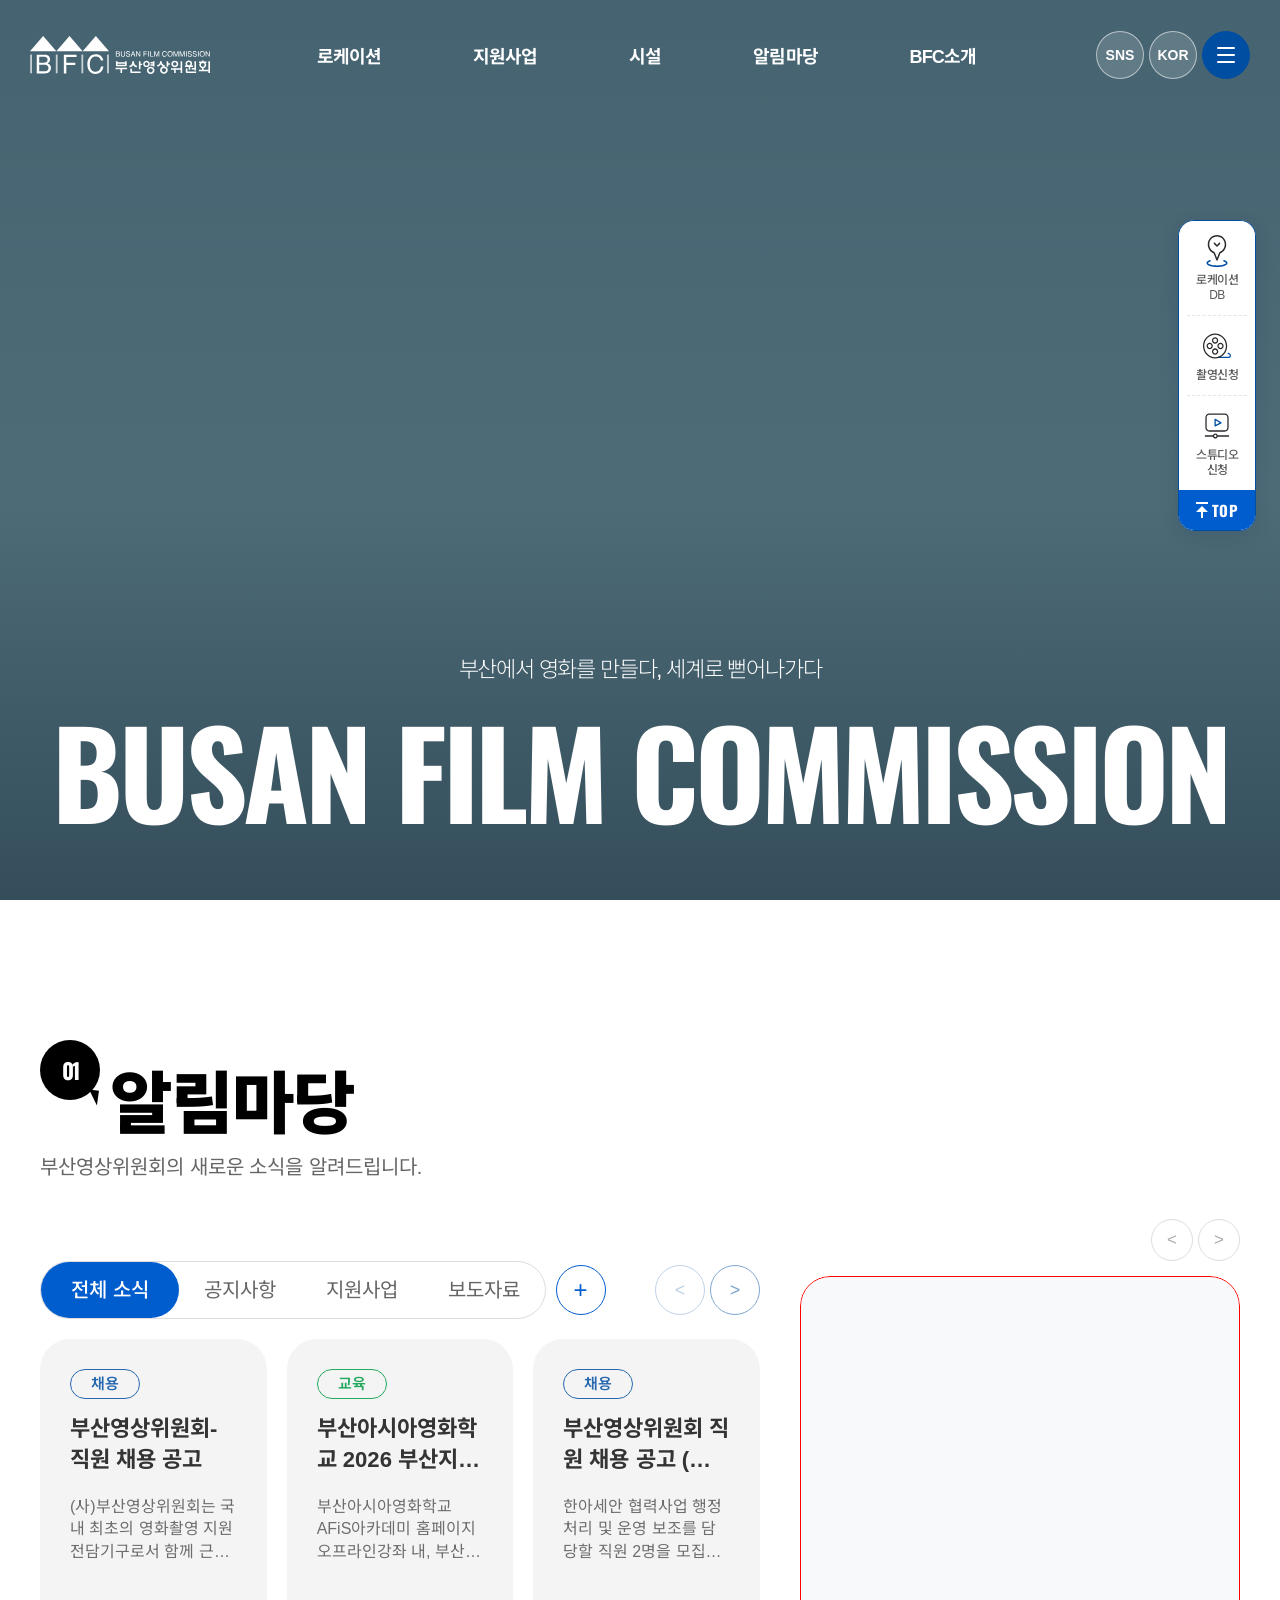
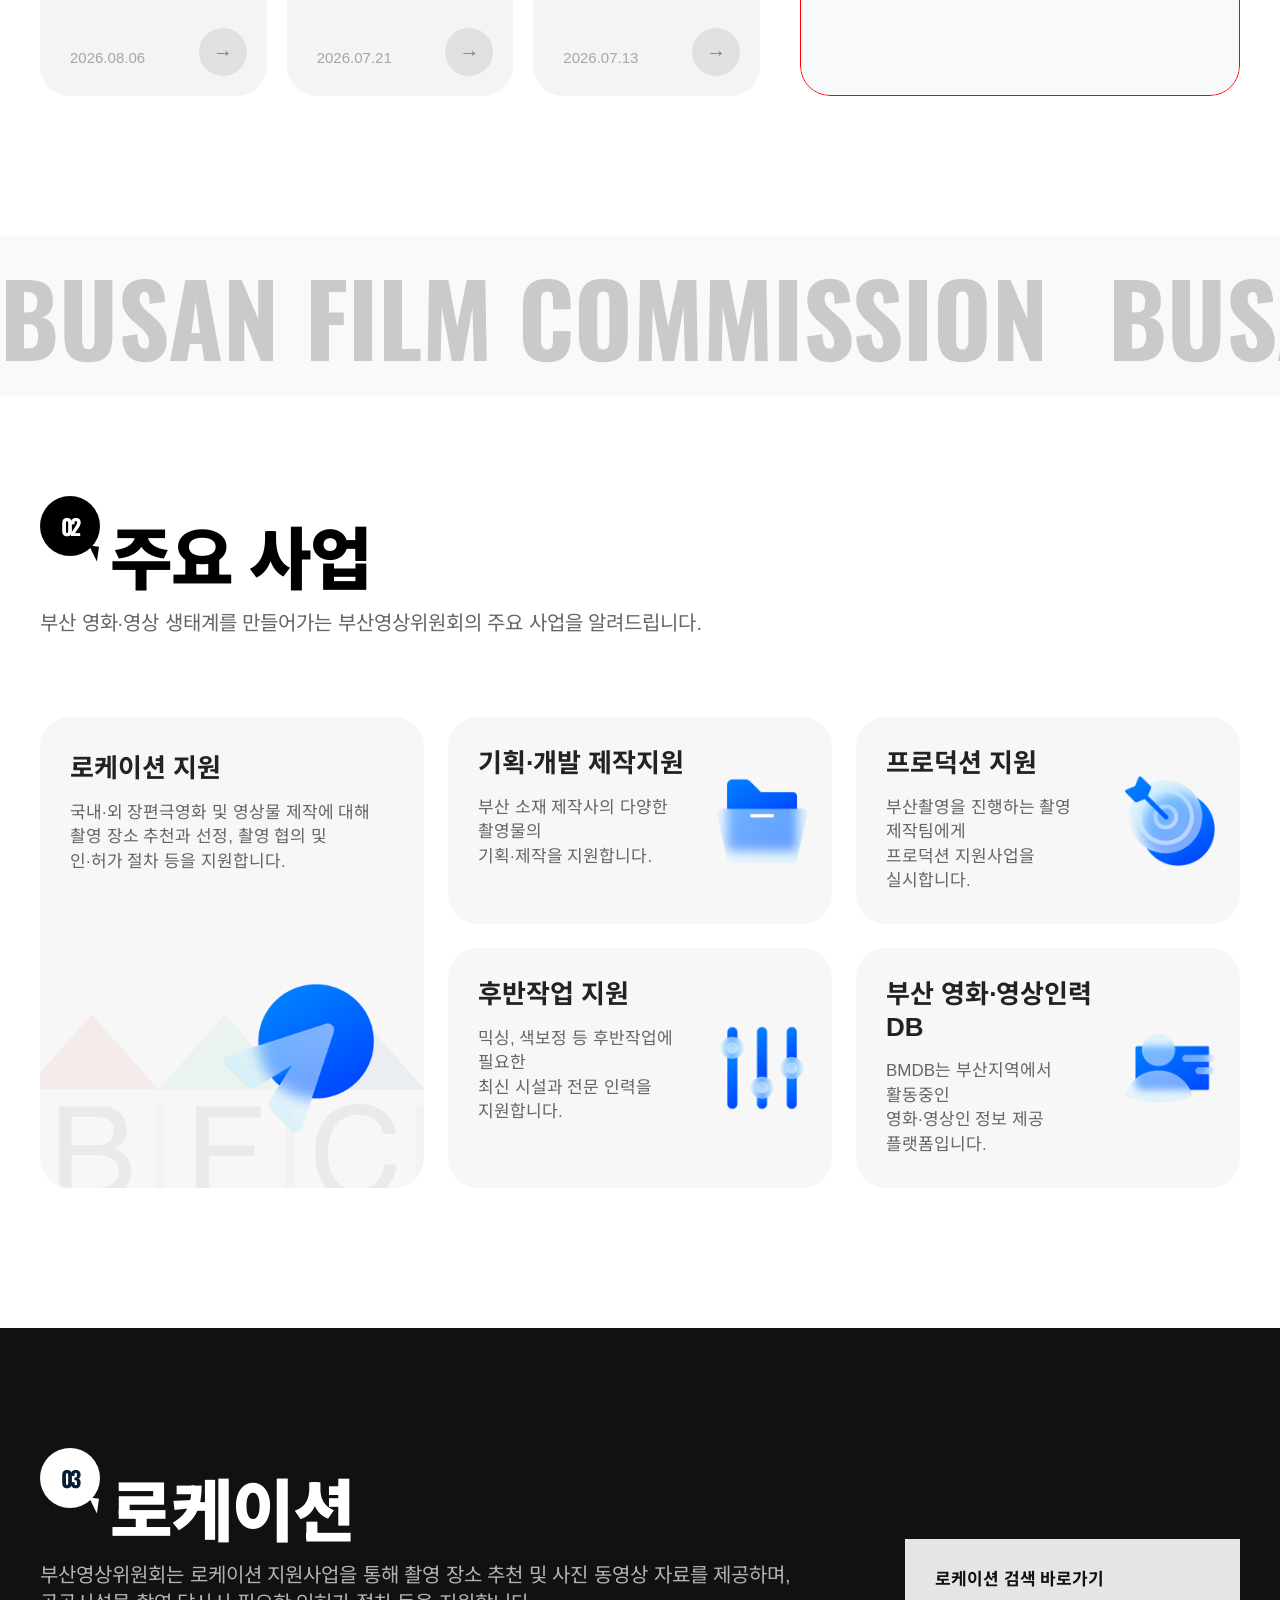
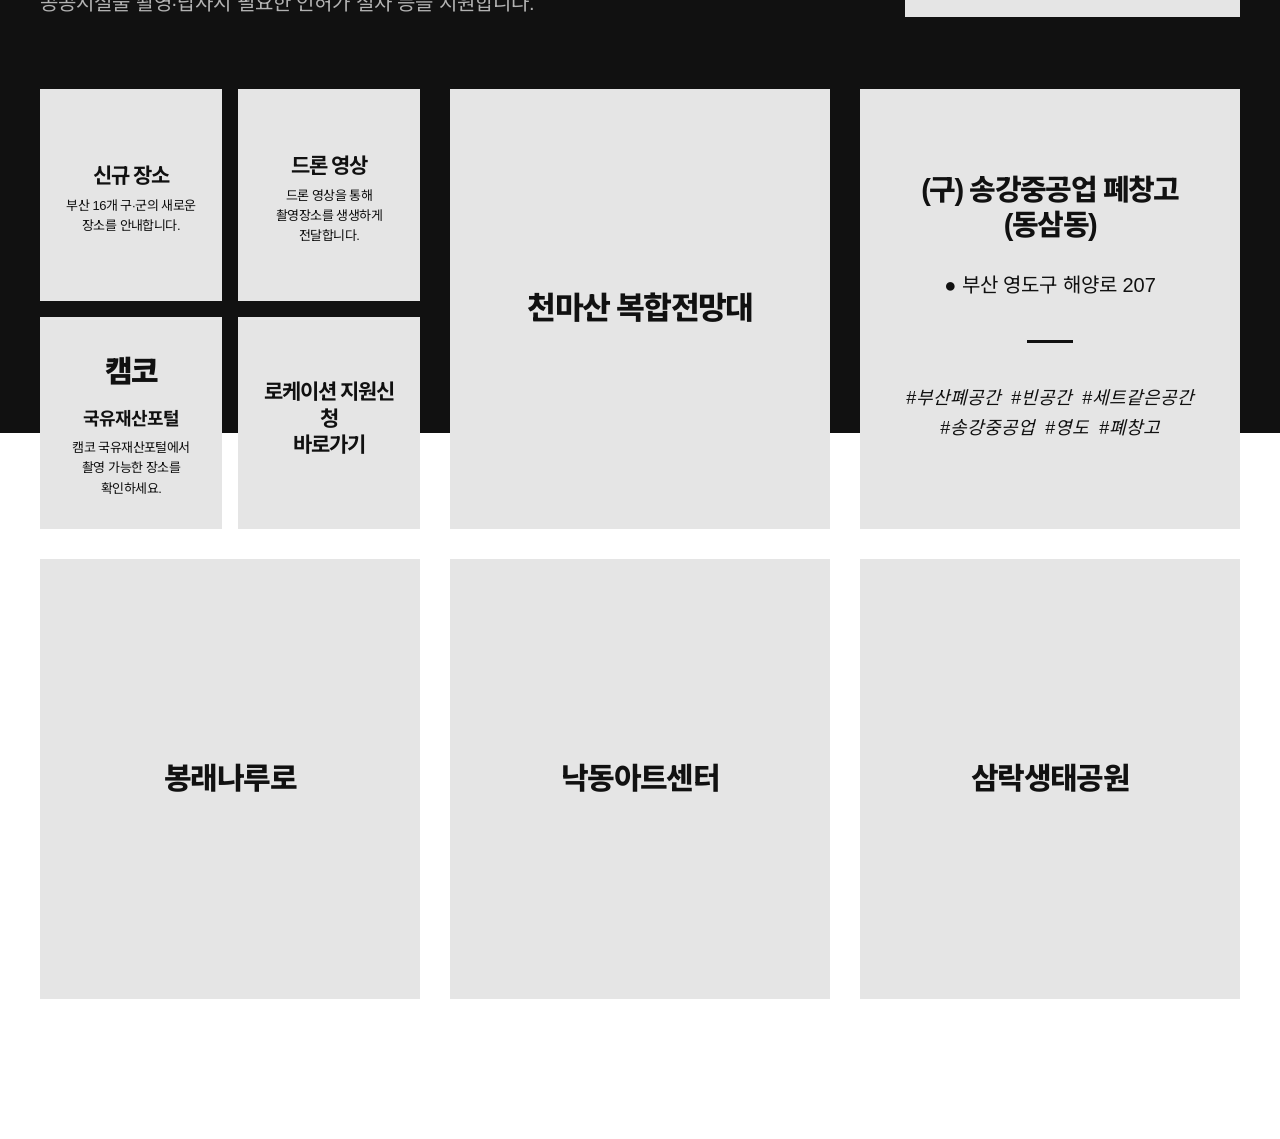
==== commit 8c640607: "커밋 커밋" ====
--- a/index.html
+++ b/index.html
@@ -37,7 +37,7 @@
 
 
             <!-- 주요 메뉴 -->
-            <nav class="bf-nav" aria-label="주요 메뉴">
+            <nav class="bf-nav" id="mainNav" aria-label="주요 메뉴">
 
                 <ul class="bf-lst">
 
@@ -277,7 +277,7 @@
                 <button type="button" class="bf-btn bf-sns" aria-label="언어 선택">
                     <span>KOR</span>
                 </button>
-                <button type="button" class="bf-btn bf-all" aria-label="전체 메뉴">
+                <button type="button" class="bf-btn bf-all" aria-label="전체 메뉴" aria-expanded="false" aria-controls="mainNav">
                     <span></span>
                     <span></span>
                     <span></span>
@@ -459,9 +459,7 @@
                     <div class="m1_popup_con effect-5">
                         <div class="m1_popup_slider swiper bf-sw2">
                             <div class="swiper-wrapper">
-                                <div class="box swiper-slide bf-no-img"></div>
-                                <div class="box swiper-slide bf-no-img"></div>
-                                <div class="box swiper-slide bf-no-img"></div>
+                                <div class="box swiper-slide bf-no-img" aria-label="팝업 배너 이미지 자리"></div>
                             </div>
                         </div>
                     </div>
@@ -539,6 +537,93 @@
                             <span class="icon"><img src="./image/business_icon05.png" alt="부산 영화·영상인력 DB"></span>
                         </a>
                     </div>
+                </div>
+            </div>
+        </section>
+
+        <!-- MAIN03(LOCATION) -->
+        <section class="location_section" aria-labelledby="locationTitle">
+            <div class="w_container main_con main_con3">
+                <div class="location_top">
+                    <div class="m_title location_title">
+                        <h2 class="b_tit" id="locationTitle"><span class="badge">03</span>로케이션</h2>
+                        <p class="sm_tit">부산영상위원회는 로케이션 지원사업을 통해 촬영 장소 추천 및 사진 동영상 자료를 제공하며,<br>공공시설물 촬영·답사시 필요한 인허가 절차 등을 지원합니다.</p>
+                    </div>
+                    <a class="location_search" href="https://location.bfc.or.kr" target="_blank" rel="noopener">
+                        <span>로케이션 검색 바로가기</span>
+                    </a>
+                </div>
+
+                <div class="location_grid">
+                    <div class="location_menu_grid">
+                        <article class="location_menu_card">
+                            <a href="#">
+                                <h3>신규 장소</h3>
+                                <p>부산 16개 구·군의 새로운<br>장소를 안내합니다.</p>
+                            </a>
+                        </article>
+
+                        <article class="location_menu_card">
+                            <a href="#">
+                                <h3>드론 영상</h3>
+                                <p>드론 영상을 통해<br>촬영장소를 생생하게<br>전달합니다.</p>
+                            </a>
+                        </article>
+
+                        <article class="location_menu_card location_kamco">
+                            <a href="#">
+                                <strong class="kamco_logo">캠코</strong>
+                                <h3>국유재산포털</h3>
+                                <p>캠코 국유재산포털에서<br>촬영 가능한 장소를<br>확인하세요.</p>
+                            </a>
+                        </article>
+
+                        <article class="location_menu_card location_apply">
+                            <a href="#">
+                                <h3>로케이션 지원신청<br>바로가기</h3>
+                            </a>
+                        </article>
+                    </div>
+
+                    <article class="location_feature location_feature_tall">
+                        <a href="#">
+                            <div class="location_empty" aria-label="천마산 복합전망대 이미지 자리"></div>
+                            <h3>천마산 복합전망대</h3>
+                        </a>
+                    </article>
+
+                    <article class="location_feature location_feature_circle">
+                        <a href="#">
+                            <div class="location_empty" aria-label="송강중공업 폐창고 이미지 자리"></div>
+                            <div class="location_circle_copy">
+                                <h3>(구) 송강중공업 폐창고<br>(동삼동)</h3>
+                                <p class="location_address">● 부산 영도구 해양로 207</p>
+                                <span class="location_divider"></span>
+                                <p class="location_hash">#부산폐공간&nbsp; #빈공간&nbsp; #세트같은공간<br>#송강중공업&nbsp; #영도&nbsp; #폐창고</p>
+                            </div>
+                        </a>
+                    </article>
+
+                    <article class="location_feature location_feature_bottom">
+                        <a href="#">
+                            <div class="location_empty" aria-label="봉래나루로 이미지 자리"></div>
+                            <h3>봉래나루로</h3>
+                        </a>
+                    </article>
+
+                    <article class="location_feature location_feature_bottom">
+                        <a href="#">
+                            <div class="location_empty" aria-label="낙동아트센터 이미지 자리"></div>
+                            <h3>낙동아트센터</h3>
+                        </a>
+                    </article>
+
+                    <article class="location_feature location_feature_bottom">
+                        <a href="#">
+                            <div class="location_empty" aria-label="삼락생태공원 이미지 자리"></div>
+                            <h3>삼락생태공원</h3>
+                        </a>
+                    </article>
                 </div>
             </div>
         </section>
@@ -579,4 +664,4 @@
     <script src="main.js"></script>
 </body>
 
-</html>+</html>
--- a/style.css
+++ b/style.css
@@ -830,6 +830,22 @@
     background-color: #f8f9fa;
 }
 
+.m1_popup .m1_popup_con .box {
+    display: block;
+    width: 100%;
+    height: 520px;
+    overflow: hidden;
+    border-radius: 30px;
+    background: #f3f5f8;
+}
+
+.m1_popup .m1_popup_con .box img {
+    display: block;
+    width: 100%;
+    height: 100%;
+    object-fit: cover;
+}
+
 /* =========================
    텍스트 효과 (text_effect)
 ========================= */
@@ -1141,7 +1157,8 @@
     }
 
     .m1_popup .m1_popup_con,
-    .m1_popup .m1_popup_con .box.bf-no-img {
+    .m1_popup .m1_popup_con .box.bf-no-img,
+    .m1_popup .m1_popup_con .box {
         height: 420px;
     }
 
@@ -1193,6 +1210,108 @@
 }
 
 @media (max-width: 1024px) {
+    body.menu-open {
+        overflow: hidden;
+    }
+
+    .bf-hd {
+        height: 82px;
+    }
+
+    .bf-top {
+        height: 82px;
+        padding: 0 24px;
+        grid-template-columns: 1fr auto;
+    }
+
+    .bf-log,
+    .bf-log img {
+        width: 160px;
+    }
+
+    .bf-usr {
+        width: auto;
+    }
+
+    .bf-usr .bf-sns {
+        display: none;
+    }
+
+    .bf-nav {
+        position: fixed;
+        inset: 82px 0 0;
+        width: 100%;
+        height: calc(100vh - 82px);
+        padding: 28px 24px 60px;
+        overflow-y: auto;
+        background: rgba(0, 35, 71, 0.98);
+        opacity: 0;
+        visibility: hidden;
+        transform: translateY(-12px);
+        transition: opacity .25s ease, transform .25s ease, visibility .25s;
+    }
+
+    .bf-hd.is-menu-open .bf-nav {
+        opacity: 1;
+        visibility: visible;
+        transform: translateY(0);
+    }
+
+    .bf-lst {
+        display: block;
+        height: auto;
+    }
+
+    .bf-itm {
+        display: block;
+        height: auto;
+        border-bottom: 1px solid rgba(255,255,255,.16);
+    }
+
+    .bf-lnk {
+        justify-content: flex-start;
+        height: 64px;
+        padding: 0 4px;
+        font-size: 22px;
+    }
+
+    .bf-sub {
+        position: static;
+        width: 100%;
+        height: 0;
+        border: 0;
+        background: transparent;
+        transform: none;
+        overflow: hidden;
+    }
+
+    .bf-itm:hover > .bf-sub,
+    .bf-itm:focus-within > .bf-sub,
+    .bf-itm.is-open > .bf-sub {
+        height: auto;
+        padding-bottom: 22px;
+    }
+
+    .bf-sls {
+        display: grid;
+        grid-template-columns: repeat(2, minmax(0, 1fr));
+        max-width: none;
+        height: auto;
+        padding: 0 4px;
+        gap: 14px 24px;
+    }
+
+    .bf-sls a {
+        font-size: 15px;
+        font-weight: 400;
+        color: rgba(255,255,255,.75);
+    }
+
+    .bf-vtt {
+        font-size: clamp(54px, 11vw, 90px);
+        line-height: .95;
+    }
+
     .main_con1 {
         flex-direction: column;
     }
@@ -1222,6 +1341,81 @@
 }
 
 @media (max-width: 768px) {
+    .w_container {
+        width: calc(100% - 40px);
+    }
+
+    .main_con {
+        padding: 90px 0;
+    }
+
+    .bf-vis {
+        min-height: 640px;
+    }
+
+    .bf-vtx {
+        bottom: 48px;
+        width: calc(100% - 40px);
+    }
+
+    .bf-vsb {
+        margin-bottom: 14px;
+        font-size: 17px;
+    }
+
+    .bf-vtt {
+        font-size: clamp(46px, 15vw, 72px);
+        letter-spacing: -2px;
+    }
+
+    .m_title {
+        margin-bottom: 48px;
+    }
+
+    .m_title .b_tit {
+        padding: 18px 0 0 50px;
+        font-size: 42px;
+    }
+
+    .m_title .b_tit .badge {
+        width: 44px;
+        height: 44px;
+        font-size: 17px;
+    }
+
+    .m_title .sm_tit {
+        font-size: 16px;
+    }
+
+    .m1_notice .m1_notice_tab {
+        align-items: flex-end;
+    }
+
+    .m1_notice .m1_notice_tab ul {
+        max-width: calc(100vw - 120px);
+        overflow-x: auto;
+    }
+
+    .m1_notice .m1_notice_tab ul li a,
+    .m1_notice .m1_notice_tab ul li.active a,
+    .m1_notice .m1_notice_tab ul li.on a {
+        padding: 14px 18px;
+        font-size: 15px;
+    }
+
+    .m1_notice .m1_notice_tab .m1_notice_arrow {
+        display: none;
+    }
+
+    .m1_popup .m1_popup_con,
+    .m1_popup .m1_popup_con .box {
+        height: min(110vw, 480px);
+    }
+
+    .text_effect.color1 .text_wrap {
+        font-size: 58px;
+    }
+
     .m2_business {
         grid-template-columns: 1fr;
     }
@@ -1246,4 +1440,829 @@
     .quick {
         display: none; /* 모바일에서는 하단 퀵메뉴나 숨김 처리 */
     }
-}+}
+
+/* =========================
+   03 로케이션
+========================= */
+
+.location_section {
+    overflow: hidden;
+    background: #071d33;
+    color: #fff;
+}
+
+.main_con3 {
+    padding-top: 130px;
+    padding-bottom: 130px;
+}
+
+.location_head {
+    display: flex;
+    align-items: flex-end;
+    justify-content: space-between;
+    gap: 40px;
+}
+
+.main_con3 .m_title {
+    margin-bottom: 60px;
+}
+
+.main_con3 .m_title .b_tit,
+.main_con3 .m_title .sm_tit {
+    color: #fff;
+}
+
+.main_con3 .m_title .sm_tit {
+    color: rgba(255, 255, 255, .68);
+}
+
+.main_con3 .m_title .b_tit .badge {
+    color: #071d33;
+    background: #fff;
+}
+
+.main_con3 .m_title .b_tit .badge::after {
+    border-top-color: #fff;
+}
+
+.location_controls {
+    display: flex;
+    gap: 8px;
+    margin-bottom: 60px;
+}
+
+.location_controls button {
+    width: 56px;
+    height: 56px;
+    border: 1px solid rgba(255,255,255,.4);
+    border-radius: 50%;
+    color: #fff;
+    font-size: 22px;
+    cursor: pointer;
+    transition: background-color .2s ease, color .2s ease, border-color .2s ease;
+}
+
+.location_controls button:hover,
+.location_controls button:focus-visible {
+    border-color: #fff;
+    background: #fff;
+    color: #071d33;
+}
+
+.location_list {
+    display: grid;
+    grid-auto-flow: column;
+    grid-auto-columns: calc((100% - 48px) / 3);
+    gap: 24px;
+    overflow-x: auto;
+    scroll-snap-type: x mandatory;
+    scrollbar-width: none;
+    outline: none;
+}
+
+.location_list::-webkit-scrollbar {
+    display: none;
+}
+
+.location_card {
+    min-width: 0;
+    overflow: hidden;
+    border-radius: 28px;
+    background: #fff;
+    color: #151515;
+    scroll-snap-align: start;
+}
+
+.location_card a {
+    display: block;
+}
+
+.location_placeholder {
+    position: relative;
+    display: flex;
+    align-items: center;
+    justify-content: center;
+    aspect-ratio: 4 / 3;
+    overflow: hidden;
+    background:
+        linear-gradient(135deg, rgba(0,93,206,.14), rgba(255,255,255,.04)),
+        #dfe5eb;
+}
+
+.location_placeholder::before,
+.location_placeholder::after {
+    content: "";
+    position: absolute;
+    border: 1px solid rgba(7,29,51,.14);
+    border-radius: 50%;
+}
+
+.location_placeholder::before {
+    width: 260px;
+    height: 260px;
+    top: -120px;
+    right: -80px;
+}
+
+.location_placeholder::after {
+    width: 150px;
+    height: 150px;
+    bottom: -80px;
+    left: -40px;
+}
+
+.location_placeholder span {
+    position: relative;
+    z-index: 1;
+    font-family: var(--engType);
+    font-size: 24px;
+    font-weight: 700;
+    letter-spacing: .18em;
+    color: rgba(7,29,51,.28);
+}
+
+.location_info {
+    position: relative;
+    min-height: 185px;
+    padding: 28px 30px 32px;
+}
+
+.location_tag {
+    display: inline-block;
+    color: var(--mainColor);
+    font-size: 14px;
+    font-weight: 700;
+}
+
+.location_info h3 {
+    margin: 12px 0 10px;
+    font-size: 25px;
+    line-height: 1.3;
+    letter-spacing: -.04em;
+}
+
+.location_info p {
+    color: #777;
+    font-size: 16px;
+    line-height: 1.55;
+    word-break: keep-all;
+}
+
+.location_card .location_placeholder,
+.location_card .location_info {
+    transition: transform .35s ease, background-color .35s ease;
+}
+
+.location_card:hover .location_placeholder {
+    transform: scale(1.02);
+}
+
+.location_card:hover .location_info {
+    background: #f4f8fd;
+}
+
+.location_more {
+    display: flex;
+    align-items: center;
+    justify-content: space-between;
+    width: 250px;
+    margin-top: 48px;
+    padding: 17px 22px;
+    border: 1px solid rgba(255,255,255,.45);
+    border-radius: 50px;
+    font-weight: 500;
+    transition: background-color .2s ease, color .2s ease;
+}
+
+.location_more:hover,
+.location_more:focus-visible {
+    background: #fff;
+    color: #071d33;
+}
+
+@media (max-width: 1024px) {
+    .main_con3 {
+        padding-top: 100px;
+        padding-bottom: 100px;
+    }
+
+    .location_list {
+        grid-auto-columns: calc((100% - 24px) / 2);
+    }
+}
+
+@media (max-width: 768px) {
+    .main_con3 {
+        padding-top: 90px;
+        padding-bottom: 90px;
+    }
+
+    .location_head {
+        align-items: flex-end;
+        gap: 15px;
+    }
+
+    .main_con3 .m_title,
+    .location_controls {
+        margin-bottom: 42px;
+    }
+
+    .location_controls button {
+        width: 44px;
+        height: 44px;
+        font-size: 18px;
+    }
+
+    .location_list {
+        grid-auto-columns: 86%;
+        gap: 16px;
+    }
+
+    .location_info {
+        min-height: 165px;
+        padding: 24px;
+    }
+
+    .location_info h3 {
+        font-size: 22px;
+    }
+
+    .location_more {
+        width: 100%;
+        margin-top: 36px;
+    }
+}
+
+/* 참고 화면과 동일한 03 로케이션 모자이크 구조 */
+.location_section {
+    background: linear-gradient(to bottom, #111 0, #111 50%, #fff 50%, #fff 100%);
+}
+
+.main_con3 {
+    padding: 120px 0 140px;
+}
+
+.location_title {
+    margin-bottom: 70px;
+}
+
+.location_grid {
+    display: grid;
+    grid-template-columns: repeat(12, minmax(0, 1fr));
+    grid-template-rows: 710px 430px;
+    gap: 44px;
+}
+
+.location_menu_grid {
+    grid-column: 1 / span 4;
+    display: grid;
+    grid-template-columns: repeat(2, minmax(0, 1fr));
+    grid-template-rows: repeat(2, minmax(0, 1fr));
+    gap: 16px;
+}
+
+.location_menu_card {
+    overflow: hidden;
+    border-radius: 46px;
+    background: #f4f4f4;
+    color: #111;
+    text-align: center;
+}
+
+.location_menu_card a {
+    display: flex;
+    align-items: center;
+    justify-content: center;
+    flex-direction: column;
+    width: 100%;
+    height: 100%;
+    padding: 30px 22px;
+}
+
+.location_menu_card h3 {
+    margin: 22px 0 14px;
+    font-size: 28px;
+    line-height: 1.2;
+    letter-spacing: -.055em;
+}
+
+.location_menu_card p {
+    color: #666;
+    font-size: 17px;
+    line-height: 1.55;
+    letter-spacing: -.04em;
+}
+
+.location_line_icon {
+    position: relative;
+    display: block;
+    width: 84px;
+    height: 70px;
+}
+
+.location_pin_icon::before {
+    content: "⌖";
+    position: absolute;
+    inset: 0;
+    color: #333;
+    font-size: 70px;
+    line-height: 1;
+}
+
+.location_pin_icon::after {
+    content: "";
+    position: absolute;
+    top: 9px;
+    left: 33px;
+    width: 16px;
+    height: 24px;
+    border-radius: 50% 50% 50% 0;
+    background: #ff6b70;
+    transform: rotate(-45deg);
+}
+
+.location_drone_icon::before {
+    content: "⌁";
+    position: absolute;
+    inset: -14px 0 0;
+    color: #333;
+    font-size: 100px;
+    font-weight: 300;
+    line-height: 1;
+}
+
+.location_drone_icon::after {
+    content: "▣";
+    position: absolute;
+    left: 27px;
+    bottom: -5px;
+    color: #444;
+    font-size: 34px;
+}
+
+.location_kamco .kamco_logo {
+    color: #18458e;
+    font-size: 38px;
+    font-weight: 900;
+    letter-spacing: -.08em;
+}
+
+.location_kamco h3 {
+    margin-top: 30px;
+    font-size: 23px;
+}
+
+.location_apply {
+    background: #075cb9;
+    color: #fff;
+}
+
+.location_apply h3 {
+    margin: 0 0 32px;
+    font-size: 30px;
+    line-height: 1.25;
+}
+
+.location_apply h3 em {
+    color: #f0f400;
+    font-style: normal;
+}
+
+.location_apply_arrow {
+    display: flex;
+    align-items: center;
+    justify-content: center;
+    width: 96px;
+    height: 96px;
+    border-radius: 50%;
+    background: #fff;
+    color: #075cb9;
+    font-size: 48px;
+}
+
+.location_feature {
+    position: relative;
+    overflow: hidden;
+    min-width: 0;
+    border-radius: 48px;
+    background: #d8dde2;
+}
+
+.location_feature a,
+.location_empty {
+    display: block;
+    width: 100%;
+    height: 100%;
+}
+
+.location_empty {
+    background:
+        radial-gradient(circle at 72% 25%, rgba(255,255,255,.42), transparent 30%),
+        linear-gradient(145deg, #bfc7ce, #e7eaed 55%, #c5ccd2);
+}
+
+.location_feature h3 {
+    position: absolute;
+    left: 28px;
+    right: 28px;
+    top: 50%;
+    transform: translateY(-50%);
+    margin: 0;
+    color: #fff;
+    font-size: clamp(30px, 2.45vw, 48px);
+    font-weight: 800;
+    line-height: 1.2;
+    text-align: center;
+    letter-spacing: -.055em;
+    text-shadow: 0 3px 12px rgba(0,0,0,.2);
+}
+
+.location_feature_tall {
+    grid-column: 5 / span 4;
+}
+
+.location_feature_circle {
+    grid-column: 9 / span 4;
+    border-radius: 50%;
+}
+
+.location_feature_circle .location_empty {
+    background:
+        linear-gradient(rgba(0,0,0,.24), rgba(0,0,0,.54)),
+        linear-gradient(145deg, #939ba1, #c1c7ca 50%, #747b80);
+}
+
+.location_circle_copy {
+    position: absolute;
+    inset: 0;
+    display: flex;
+    align-items: center;
+    justify-content: center;
+    flex-direction: column;
+    padding: 70px 58px;
+    color: #fff;
+    text-align: center;
+}
+
+.location_circle_copy h3 {
+    position: static;
+    transform: none;
+    font-size: clamp(29px, 2.15vw, 42px);
+}
+
+.location_address {
+    margin-top: 28px;
+    font-size: 20px;
+    line-height: 1.45;
+}
+
+.location_divider {
+    width: 46px;
+    height: 3px;
+    margin: 40px 0;
+    background: #fff;
+}
+
+.location_hash {
+    font-size: 18px;
+    font-style: italic;
+    line-height: 1.7;
+}
+
+.location_feature_bottom {
+    grid-row: 2;
+}
+
+.location_feature_bottom:nth-of-type(3) {
+    grid-column: 1 / span 4;
+}
+
+.location_feature_bottom:nth-of-type(4) {
+    grid-column: 5 / span 4;
+}
+
+.location_feature_bottom:nth-of-type(5) {
+    grid-column: 9 / span 4;
+}
+
+.location_feature_bottom h3 {
+    font-size: clamp(30px, 2.35vw, 46px);
+}
+
+@media (max-width: 1200px) {
+    .location_grid {
+        grid-template-rows: 580px 350px;
+        gap: 26px;
+    }
+
+    .location_menu_card {
+        border-radius: 32px;
+    }
+
+    .location_menu_card a {
+        padding: 20px 12px;
+    }
+
+    .location_menu_card h3 {
+        margin: 12px 0 8px;
+        font-size: 22px;
+    }
+
+    .location_menu_card p {
+        font-size: 14px;
+    }
+
+    .location_line_icon {
+        transform: scale(.8);
+    }
+
+    .location_apply h3 {
+        font-size: 23px;
+    }
+
+    .location_apply_arrow {
+        width: 72px;
+        height: 72px;
+        font-size: 36px;
+    }
+
+    .location_feature {
+        border-radius: 36px;
+    }
+
+    .location_feature_circle {
+        border-radius: 50%;
+    }
+
+    .location_circle_copy {
+        padding: 45px 30px;
+    }
+
+    .location_address,
+    .location_hash {
+        font-size: 14px;
+    }
+
+    .location_divider {
+        margin: 24px 0;
+    }
+}
+
+@media (max-width: 768px) {
+    .location_section {
+        background: #111;
+    }
+
+    .location_grid {
+        display: block;
+    }
+
+    .location_menu_grid {
+        display: grid;
+        min-height: 620px;
+        margin-bottom: 18px;
+    }
+
+    .location_menu_card {
+        border-radius: 26px;
+    }
+
+    .location_feature {
+        height: 460px;
+        margin-bottom: 18px;
+        border-radius: 34px;
+    }
+
+    .location_feature_circle {
+        height: auto;
+        aspect-ratio: 1;
+        border-radius: 50%;
+    }
+
+    .location_feature_bottom {
+        height: 300px;
+    }
+}
+
+/* 개발자 모드 1920px 캡처 기준 비율 보정 */
+.location_top {
+    display: flex;
+    align-items: flex-end;
+    justify-content: space-between;
+    gap: 50px;
+    margin-bottom: 72px;
+}
+
+.location_top .location_title {
+    margin-bottom: 0;
+}
+
+.location_search {
+    display: flex;
+    align-items: center;
+    justify-content: space-between;
+    flex: 0 0 335px;
+    min-height: 78px;
+    padding: 0 30px;
+    border-radius: 50px;
+    background: #454545;
+    color: #fff;
+    font-size: 17px;
+    font-weight: 700;
+    transition: background-color .2s ease;
+}
+
+.location_search:hover,
+.location_search:focus-visible {
+    background: var(--mainColor);
+}
+
+.location_search b {
+    font-size: 20px;
+}
+
+.location_grid {
+    grid-template-rows: 540px 540px;
+}
+
+.location_feature_circle {
+    border-radius: 48px;
+}
+
+.location_circle_copy {
+    padding: 55px 48px;
+}
+
+@media (max-width: 1500px) {
+    .location_grid {
+        grid-template-rows: 440px 440px;
+        gap: 30px;
+    }
+
+    .location_menu_card h3 {
+        margin: 10px 0 8px;
+        font-size: 21px;
+    }
+
+    .location_menu_card p {
+        font-size: 13px;
+    }
+
+    .location_line_icon {
+        height: 54px;
+        transform: scale(.72);
+    }
+
+    .location_kamco .kamco_logo {
+        font-size: 30px;
+    }
+
+    .location_kamco h3 {
+        margin-top: 18px;
+        font-size: 18px;
+    }
+
+    .location_apply h3 {
+        margin-bottom: 18px;
+        font-size: 21px;
+    }
+
+    .location_apply_arrow {
+        width: 62px;
+        height: 62px;
+        font-size: 30px;
+    }
+
+    .location_circle_copy {
+        padding: 38px 32px;
+    }
+}
+
+@media (max-width: 1024px) {
+    .location_top {
+        align-items: flex-start;
+        flex-direction: column;
+        margin-bottom: 50px;
+    }
+
+    .location_search {
+        flex-basis: auto;
+        width: 300px;
+        min-height: 62px;
+    }
+
+    .location_grid {
+        grid-template-columns: repeat(2, minmax(0, 1fr));
+        grid-template-rows: 520px 520px 380px 380px;
+    }
+
+    .location_menu_grid {
+        grid-column: 1 / -1;
+    }
+
+    .location_feature_tall,
+    .location_feature_circle,
+    .location_feature_bottom:nth-of-type(3),
+    .location_feature_bottom:nth-of-type(4),
+    .location_feature_bottom:nth-of-type(5) {
+        grid-column: auto;
+        grid-row: auto;
+    }
+}
+
+@media (max-width: 768px) {
+    .location_top {
+        margin-bottom: 42px;
+    }
+
+    .location_search {
+        width: 100%;
+    }
+
+    .location_grid {
+        display: block;
+    }
+
+    .location_feature_circle {
+        height: 460px;
+        aspect-ratio: auto;
+        border-radius: 34px;
+    }
+}
+
+/* 로케이션 카드 단색·직각·흑백 스타일 */
+.location_search,
+.location_menu_card,
+.location_apply,
+.location_feature,
+.location_empty,
+.location_feature_circle .location_empty {
+    border-radius: 0;
+    background: #e5e5e5;
+    color: #111;
+}
+
+.location_search:hover,
+.location_search:focus-visible,
+.location_menu_card:hover,
+.location_feature:hover {
+    background: #d7d7d7;
+    color: #000;
+}
+
+.location_menu_card h3,
+.location_menu_card p,
+.location_kamco .kamco_logo,
+.location_apply h3,
+.location_apply h3 em,
+.location_feature h3,
+.location_circle_copy,
+.location_address,
+.location_hash {
+    color: #111;
+    text-shadow: none;
+}
+
+.location_line_icon,
+.location_apply_arrow,
+.location_search b {
+    display: none;
+}
+
+.location_empty {
+    background-image: none;
+}
+
+.location_feature_circle {
+    border-radius: 0;
+}
+
+.location_divider {
+    background: #111;
+}
+
+@media (max-width: 1200px) {
+    .location_menu_card,
+    .location_feature,
+    .location_feature_circle {
+        border-radius: 0;
+    }
+}
+
+@media (max-width: 768px) {
+    .location_menu_card,
+    .location_feature,
+    .location_feature_circle {
+        border-radius: 0;
+    }
+}
+
+@media (prefers-reduced-motion: reduce) {
+    *, *::before, *::after {
+        scroll-behavior: auto !important;
+        animation-duration: .01ms !important;
+        animation-iteration-count: 1 !important;
+        transition-duration: .01ms !important;
+    }
+}
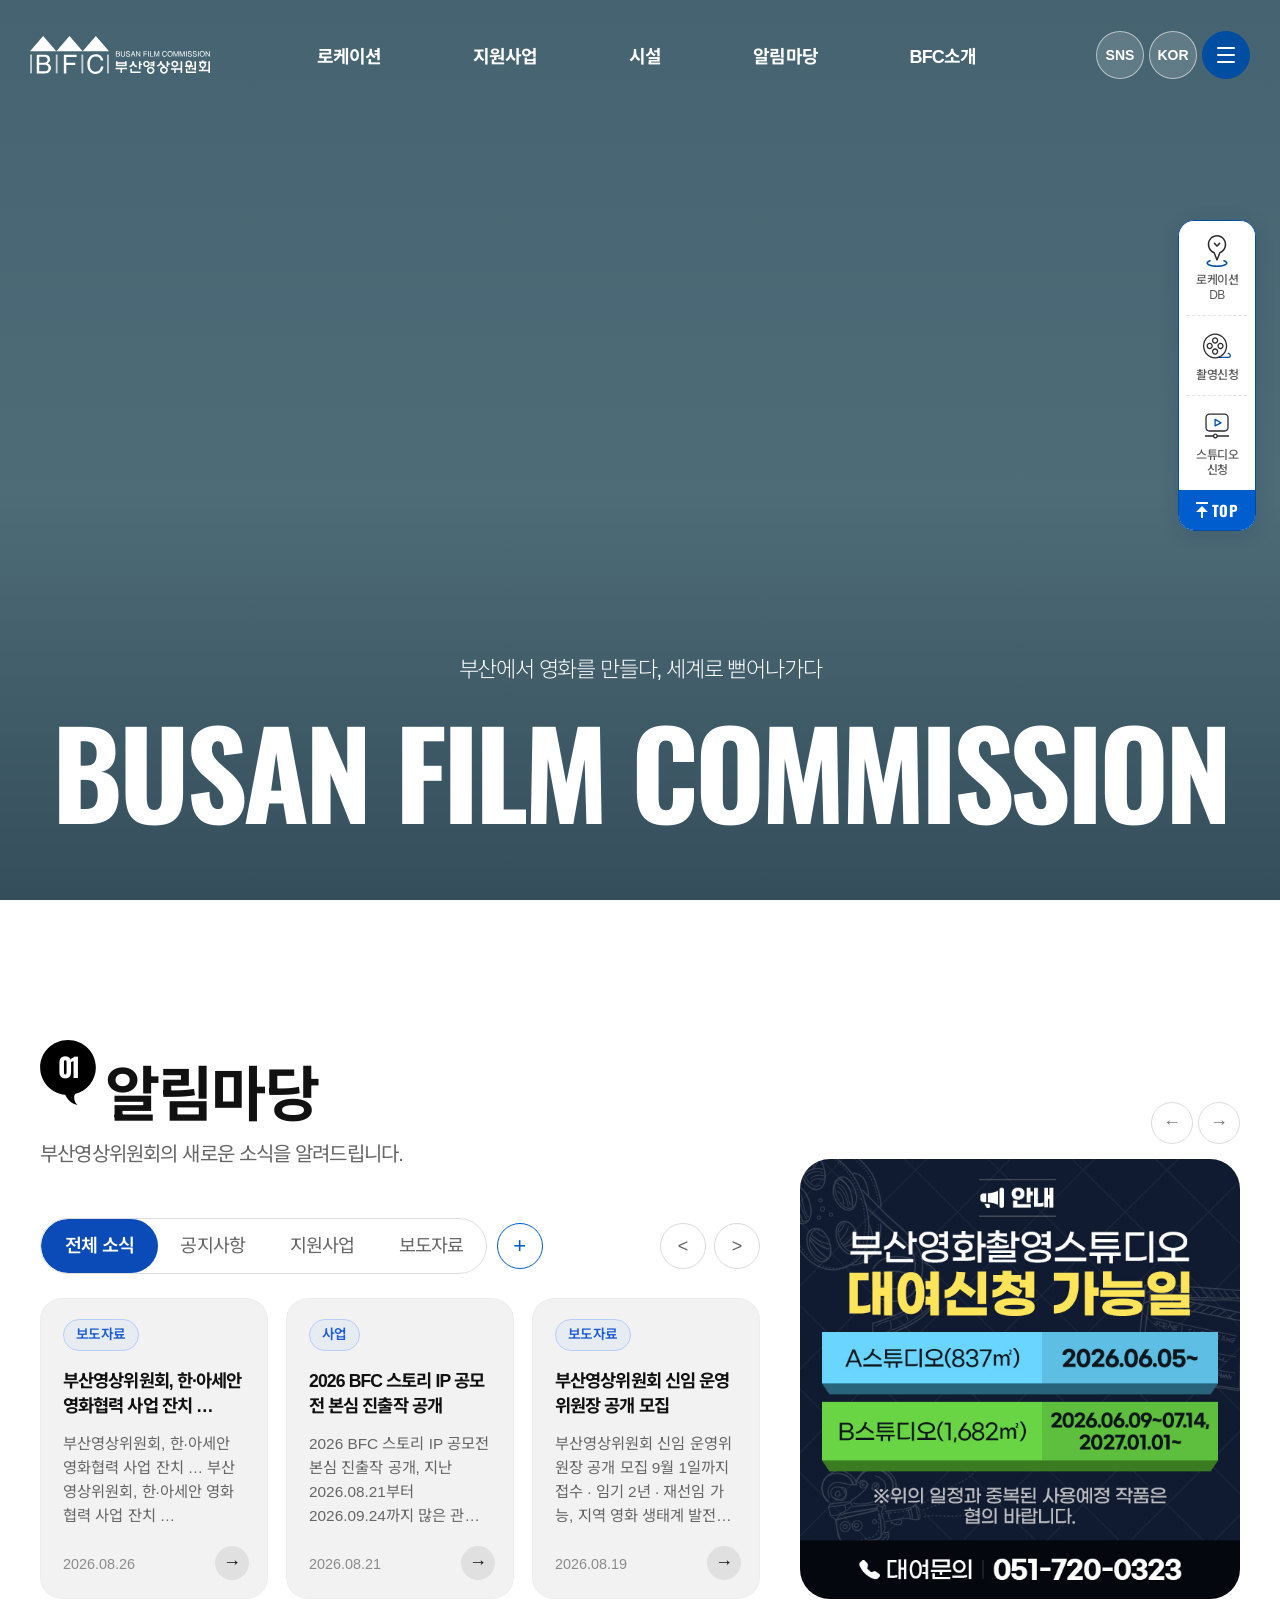
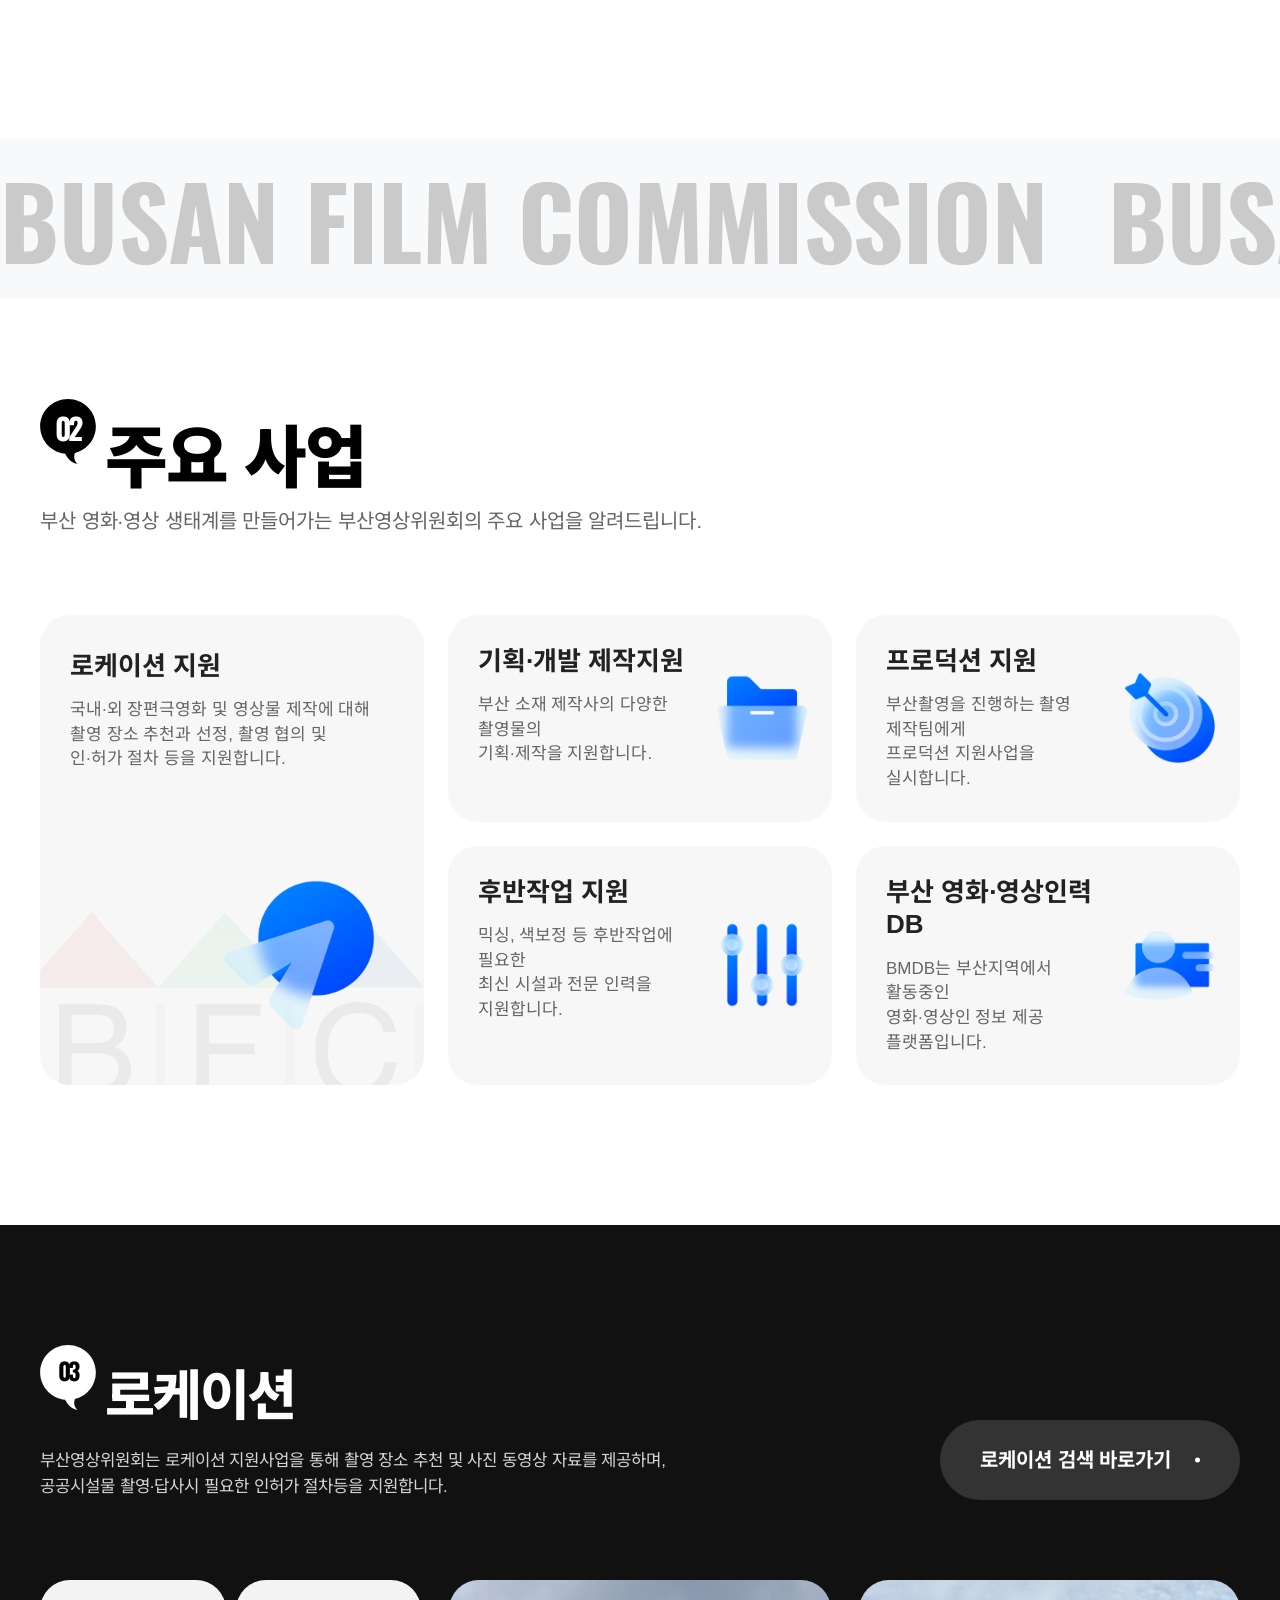
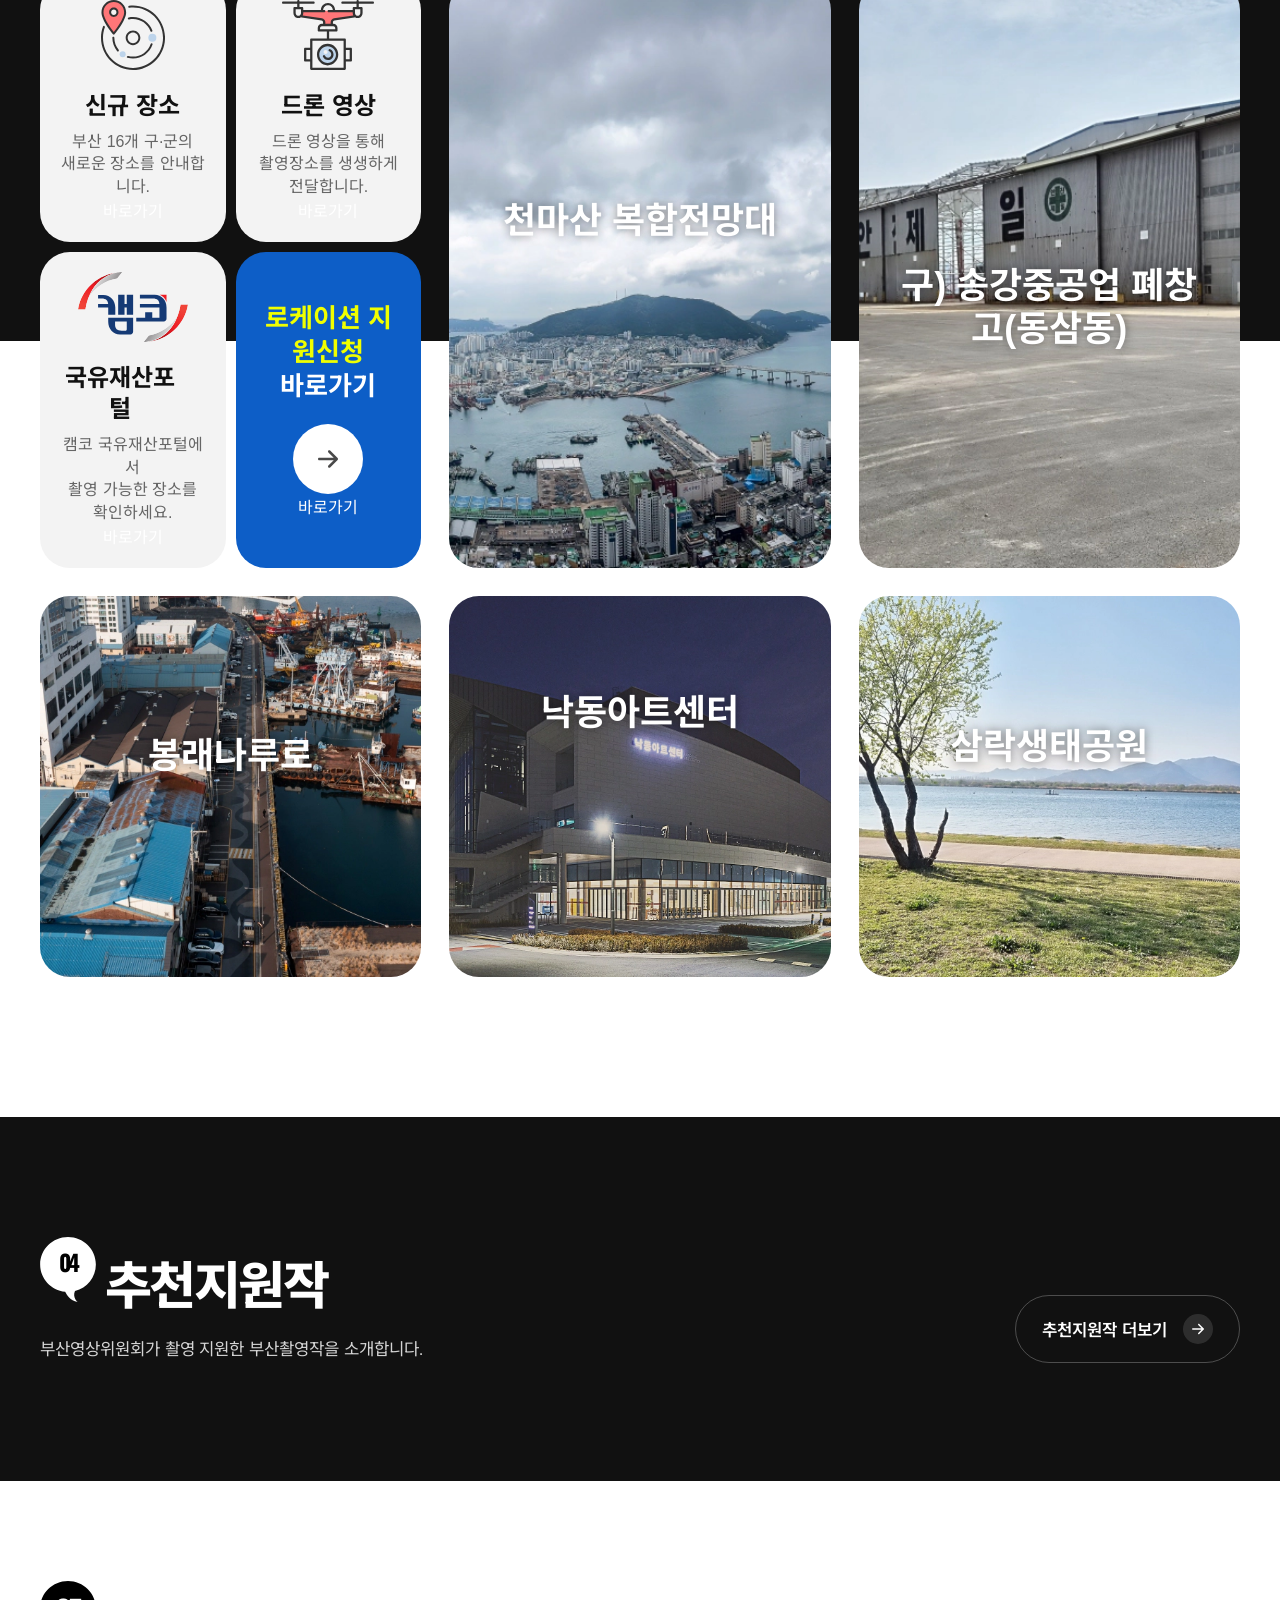
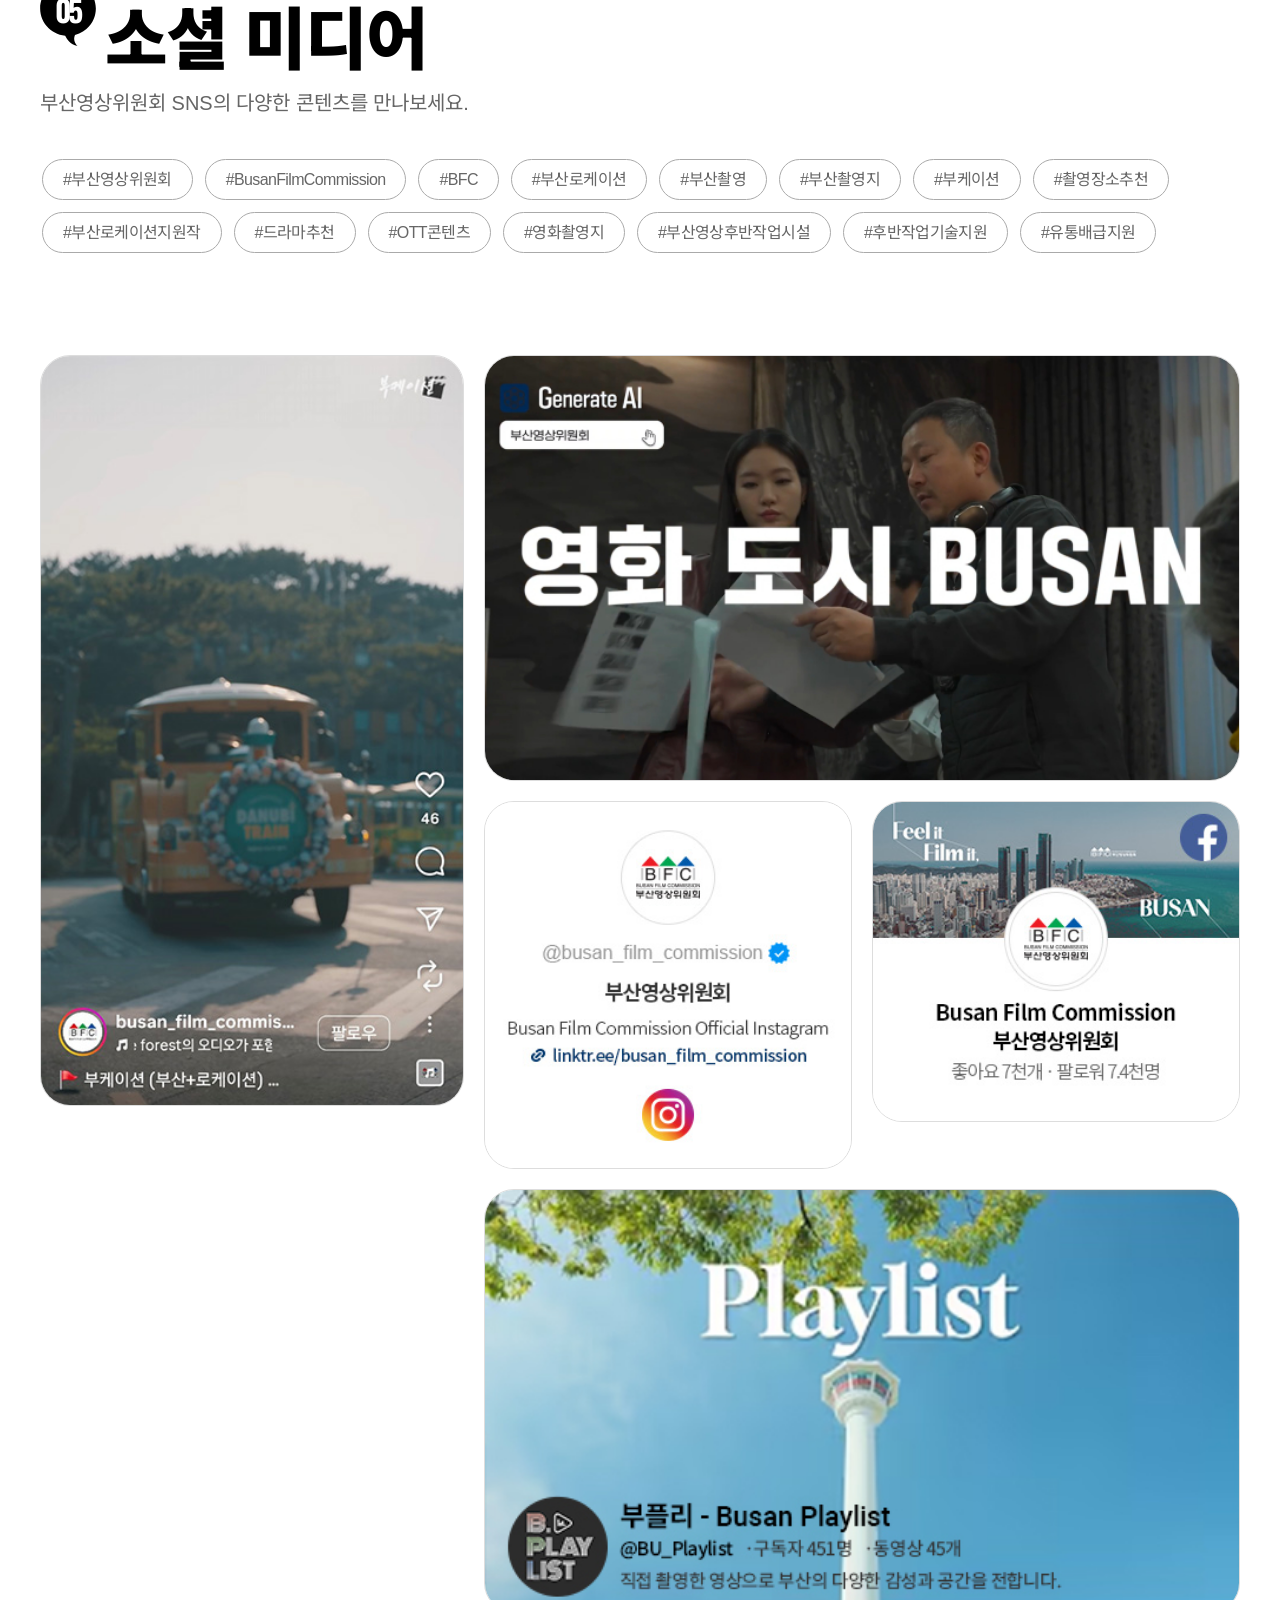
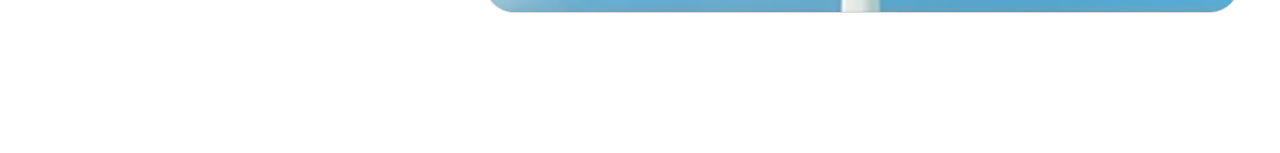
==== commit fdd28f1a: "커밋" ====
--- a/index.html
+++ b/index.html
@@ -326,9 +326,7 @@
                                 <li data-tab="press"><a>보도자료</a></li>
                             </ul>
                             <div class="m1_notice_link effect-2">
-                                <a href="#" title="더보기">
-                                    +
-                                </a>
+                                <a href="#" title="더보기">+</a>
                             </div>
                         </div>
                         <div class="m1_notice_arrow flexbox effect-2">
@@ -337,134 +335,56 @@
                         </div>
                     </div>
 
-                    <!-- 알림마당 공지 배너 -->
                     <div class="m1_notice_con effect-3">
-                        <div class="m1_notice_slider swiper bf-sw1" id="noticeSwiper">
+                        <div class="notice-grid">
+                            <article class="box">
+                                <span class="badge blue">보도자료</span>
+                                <h2 class="subject">부산영상위원회, 한·아세안 영화협력 사업 잔치 …</h2>
+                                <p class="text">부산영상위원회, 한·아세안 영화협력 사업 잔치 … 부산영상위원회, 한·아세안 영화협력 사업 잔치 …</p>
+                                <p class="date">2026.08.26</p>
+                                <div class="arrow">→</div>
+                            </article>
+                            <article class="box">
+                                <span class="badge blue">사업</span>
+                                <h2 class="subject">2026 BFC 스토리 IP 공모전 본심 진출작 공개</h2>
+                                <p class="text">2026 BFC 스토리 IP 공모전 본심 진출작 공개, 지난 2026.08.21부터 2026.09.24까지 많은 관심을 모았습니다.</p>
+                                <p class="date">2026.08.21</p>
+                                <div class="arrow">→</div>
+                            </article>
+                            <article class="box">
+                                <span class="badge blue">보도자료</span>
+                                <h2 class="subject">부산영상위원회 신임 운영위원장 공개 모집</h2>
+                                <p class="text">부산영상위원회 신임 운영위원장 공개 모집 9월 1일까지 접수 · 임기 2년 · 재선임 가능, 지역 영화 생태계 발전에 기여할 인재를 모십니다.</p>
+                                <p class="date">2026.08.19</p>
+                                <div class="arrow">→</div>
+                            </article>
+                        </div>
+                    </div>
+                </div>
+
+                <!-- POPUP BANNER -->
+                <div class="m1_popup" aria-label="주요 알림 배너">
+                    <div class="m1_popup_arrow flexbox effect-4" aria-label="배너 이동">
+                        <button type="button" class="m1_popup_prev" aria-label="이전 배너">←</button>
+                        <button type="button" class="m1_popup_next" aria-label="다음 배너">→</button>
+                    </div>
+
+                    <div class="m1_popup_con effect-5">
+                        <div class="m1_popup_slider bf-sw2 swiper">
                             <div class="swiper-wrapper">
-                                <!-- 공지사항 항목들 -->
-                                <div class="box swiper-slide" data-category="notice">
-                                    <span class="badge blue">채용</span>
-                                    <h2 class="subject ellipsis-2">부산영상위원회-직원 채용 공고</h2>
-                                    <p class="text ellipsis-4">(사)부산영상위원회는 국내 최초의 영화촬영 지원 전담기구로서 함께 근무할 진취적 인재를 모집합니다.</p>
-                                    <p class="date">2026.08.06</p>
-                                    <div class="arrow">→</div>
-                                </div>
-                                <div class="box swiper-slide" data-category="notice">
-                                    <span class="badge green">교육</span>
-                                    <h2 class="subject ellipsis-2">부산아시아영화학교 2026 부산지역 영화·영상 전문인력 양성 교육 [영화/드라마 기획·제작 ③] 수강생 모집 공고</h2>
-                                    <p class="text ellipsis-4">부산아시아영화학교 AFiS아카데미 홈페이지 오프라인강좌 내, 부산영화인교육 페이지를 통한 온라인 신청을 진행하여 주시기 바랍니다.</p>
-                                    <p class="date">2026.07.21</p>
-                                    <div class="arrow">→</div>
-                                </div>
-                                <div class="box swiper-slide" data-category="notice">
-                                    <span class="badge blue">채용</span>
-                                    <h2 class="subject ellipsis-2">부산영상위원회 직원 채용 공고 (한아세안 협력사업 담당)</h2>
-                                    <p class="text ellipsis-4">한아세안 협력사업 행정처리 및 운영 보조를 담당할 직원 2명을 모집하오니 많은 관심과 지원바랍니다.</p>
-                                    <p class="date">2026.07.13</p>
-                                    <div class="arrow">→</div>
-                                </div>
-                                <div class="box swiper-slide" data-category="notice">
-                                    <span class="badge green">교육</span>
-                                    <h2 class="subject ellipsis-2">부산아시아영화학교 2026 전문인력 양성 교육 [OTT 시대의 극장배급과 디지털 유통] 수강생 모집 공고</h2>
-                                    <p class="text ellipsis-4">디지털 유통 및 극장 배급 분야의 실무 역량 강화를 위한 전문 교육 수강생 모집 안내입니다.</p>
-                                    <p class="date">2026.07.09</p>
-                                    <div class="arrow">→</div>
-                                </div>
-
-                                <!-- 지원사업 항목들 -->
-                                <div class="box swiper-slide" data-category="support">
-                                    <span class="badge violet">사업</span>
-                                    <h2 class="subject ellipsis-2">2026 로케이션 촬영 비품 지원사업 공고</h2>
-                                    <p class="text ellipsis-4">부산 로케이션 촬영 시 원활한 촬영 환경 조성과 안전사고 예방을 도모하기 위하여 ‘로케이션 촬영 비품 지원사업’을 아래와 같이 시행합니다.</p>
-                                    <p class="date">2026.07.15</p>
-                                    <div class="arrow">→</div>
-                                </div>
-                                <div class="box swiper-slide" data-category="support">
-                                    <span class="badge red">지원사업</span>
-                                    <h2 class="subject ellipsis-2">2026년 버추얼프로덕션&amp;영상제작 지원사업 선정심사 결과 공지</h2>
-                                    <p class="text ellipsis-4">버추얼프로덕션 제작지원 및 고사양 촬영장비 지원사업 최종 선정 3개 업체 결과를 공지합니다.</p>
-                                    <p class="date">2026.05.29</p>
-                                    <div class="arrow">→</div>
-                                </div>
-                                <div class="box swiper-slide" data-category="support">
-                                    <span class="badge red">지원사업</span>
-                                    <h2 class="subject ellipsis-2">2026 BFC 스토리 IP 공모전 사업공고</h2>
-                                    <p class="text ellipsis-4">부·울·경 우수 원천 스토리 IP 발굴 및 콘텐츠 산업 연계를 위한 공모전 안내입니다.</p>
-                                    <p class="date">2026.04.20</p>
-                                    <div class="arrow">→</div>
-                                </div>
-                                <div class="box swiper-slide" data-category="support">
-                                    <span class="badge red">지원사업</span>
-                                    <h2 class="subject ellipsis-2">2026년 버추얼프로덕션&amp;영상제작 지원사업 공고</h2>
-                                    <p class="text ellipsis-4">XR테크랩 시설, 특수촬영장비, 디지털 촬영장비 등 인프라 현물 제작 지원사업 공고입니다.</p>
-                                    <p class="date">2026.04.16</p>
-                                    <div class="arrow">→</div>
-                                </div>
-                                <div class="box swiper-slide" data-category="support">
-                                    <span class="badge red">지원사업</span>
-                                    <h2 class="subject ellipsis-2">2026 부산제작사 유통 배급 지원 사업 공고</h2>
-                                    <p class="text ellipsis-4">부산 지역 제작사의 영화 및 영상 작품 유통·배급 지원사업 공고입니다.</p>
-                                    <p class="date">2026.03.23</p>
-                                    <div class="arrow">→</div>
-                                </div>
-
-                                <!-- 보도자료 항목들 -->
-                                <div class="box swiper-slide" data-category="press">
-                                    <span class="badge blue">보도자료</span>
-                                    <h2 class="subject ellipsis-2">부산영상위원회, AI 창작자 양성 첫 결실… AI 단편영화 12편 완성</h2>
-                                    <p class="text ellipsis-4">올해 첫 운영한 AI 아티스트 양성 사업(전문가 과정) 성료, 12편의 AI 단편영화 최초 공개.</p>
-                                    <p class="date">2026.07.28</p>
-                                    <div class="arrow">→</div>
-                                </div>
-                                <div class="box swiper-slide" data-category="press">
-                                    <span class="badge blue">보도자료</span>
-                                    <h2 class="subject ellipsis-2">부산영상위원회, 상반기 촬영지원 결산 발표…지역 소비 17억 원 창출</h2>
-                                    <p class="text ellipsis-4">상반기 부산서 총 39편 촬영 완료, 스튜디오 대여일수 전년 대비 50.82% 대폭 증가.</p>
-                                    <p class="date">2026.07.08</p>
-                                    <div class="arrow">→</div>
-                                </div>
-                                <div class="box swiper-slide" data-category="press">
-                                    <span class="badge blue">보도자료</span>
-                                    <h2 class="subject ellipsis-2">부산영상위원회, 지역 영화 무료 상영 ‘2026 부산영화기획전: 공감상영회’ 개최</h2>
-                                    <p class="text ellipsis-4">부산영상위원회 제작지원작 무료 상영회 및 영화 감독과 전문가가 함께하는 씨네 공감토크 진행.</p>
-                                    <p class="date">2026.07.06</p>
-                                    <div class="arrow">→</div>
-                                </div>
-                                <div class="box swiper-slide" data-category="press">
-                                    <span class="badge blue">보도자료</span>
-                                    <h2 class="subject ellipsis-2">부산영상위원회, 지역 스토리 IP 25편 서울서 비즈니스 매칭 나선다!</h2>
-                                    <p class="text ellipsis-4">서울 상암 중소기업 DMC타워에서 2026 BFC 스토리 IP 프로모션 데이 개최.</p>
-                                    <p class="date">2026.06.29</p>
-                                    <div class="arrow">→</div>
-                                </div>
-                                <div class="box swiper-slide" data-category="press">
-                                    <span class="badge blue">보도자료</span>
-                                    <h2 class="subject ellipsis-2">부․울․경 우수 스토리 IP 발굴․산업화 지원… BFC 스토리 IP 공모전 개최</h2>
-                                    <p class="text ellipsis-4">총상금 7,800만 원 규모, 당선작의 실질적 사업화와 산업 연계 비즈매칭 플랫폼 운영.</p>
-                                    <p class="date">2026.06.08</p>
-                                    <div class="arrow">→</div>
-                                </div>
+                                <a href="#" class="box swiper-slide" aria-label="2026 AI 창작자 전문가 교육사업 자세히 보기">
+                                    <img src="./image/부산영상위원회 BUSAN FILM COMMISSION_files/20260303090414000014.jpg"
+                                        alt="부산영상위원회 2026 AI 창작자 전문가 교육사업" width="600" height="600" loading="lazy">
+                                </a>
+                                <a href="#" class="box swiper-slide" aria-label="부산영화촬영스튜디오 대여신청 가능일 안내 자세히 보기">
+                                    <img src="./image/부산영상위원회 BUSAN FILM COMMISSION_files/20260604111847000101.jpg"
+                                        alt="부산영화촬영스튜디오 대여신청 가능일 안내" width="600" height="600" loading="lazy">
+                                </a>
                             </div>
                         </div>
                     </div>
                 </div>
-                <!-- //NOTICE -->
-
-                <!-- POPUP -->
-                <div class="m1_popup">
-                    <div class="m1_popup_arrow flexbox effect-4">
-                        <div class="m1_popup_prev">&lt;</div>
-                        <div class="m1_popup_next">&gt;</div>
-                    </div>
-                    <div class="m1_popup_con effect-5">
-                        <div class="m1_popup_slider swiper bf-sw2">
-                            <div class="swiper-wrapper">
-                                <div class="box swiper-slide bf-no-img" aria-label="팝업 배너 이미지 자리"></div>
-                            </div>
-                        </div>
-                    </div>
-                </div>
-                <!-- //POPUP -->
+                <!-- //POPUP BANNER -->
 
             </div>
         </section>
@@ -542,88 +462,232 @@
         </section>
 
         <!-- MAIN03(LOCATION) -->
-        <section class="location_section" aria-labelledby="locationTitle">
-            <div class="w_container main_con main_con3">
-                <div class="location_top">
-                    <div class="m_title location_title">
-                        <h2 class="b_tit" id="locationTitle"><span class="badge">03</span>로케이션</h2>
-                        <p class="sm_tit">부산영상위원회는 로케이션 지원사업을 통해 촬영 장소 추천 및 사진 동영상 자료를 제공하며,<br>공공시설물 촬영·답사시 필요한 인허가 절차 등을 지원합니다.</p>
-                    </div>
-                    <a class="location_search" href="https://location.bfc.or.kr" target="_blank" rel="noopener">
-                        <span>로케이션 검색 바로가기</span>
-                    </a>
-                </div>
-
-                <div class="location_grid">
-                    <div class="location_menu_grid">
-                        <article class="location_menu_card">
-                            <a href="#">
-                                <h3>신규 장소</h3>
-                                <p>부산 16개 구·군의 새로운<br>장소를 안내합니다.</p>
-                            </a>
-                        </article>
-
-                        <article class="location_menu_card">
-                            <a href="#">
-                                <h3>드론 영상</h3>
-                                <p>드론 영상을 통해<br>촬영장소를 생생하게<br>전달합니다.</p>
-                            </a>
-                        </article>
-
-                        <article class="location_menu_card location_kamco">
-                            <a href="#">
-                                <strong class="kamco_logo">캠코</strong>
-                                <h3>국유재산포털</h3>
-                                <p>캠코 국유재산포털에서<br>촬영 가능한 장소를<br>확인하세요.</p>
-                            </a>
-                        </article>
-
-                        <article class="location_menu_card location_apply">
-                            <a href="#">
-                                <h3>로케이션 지원신청<br>바로가기</h3>
-                            </a>
-                        </article>
-                    </div>
-
-                    <article class="location_feature location_feature_tall">
-                        <a href="#">
-                            <div class="location_empty" aria-label="천마산 복합전망대 이미지 자리"></div>
-                            <h3>천마산 복합전망대</h3>
-                        </a>
-                    </article>
-
-                    <article class="location_feature location_feature_circle">
-                        <a href="#">
-                            <div class="location_empty" aria-label="송강중공업 폐창고 이미지 자리"></div>
-                            <div class="location_circle_copy">
-                                <h3>(구) 송강중공업 폐창고<br>(동삼동)</h3>
-                                <p class="location_address">● 부산 영도구 해양로 207</p>
-                                <span class="location_divider"></span>
-                                <p class="location_hash">#부산폐공간&nbsp; #빈공간&nbsp; #세트같은공간<br>#송강중공업&nbsp; #영도&nbsp; #폐창고</p>
-                            </div>
-                        </a>
-                    </article>
-
-                    <article class="location_feature location_feature_bottom">
-                        <a href="#">
-                            <div class="location_empty" aria-label="봉래나루로 이미지 자리"></div>
-                            <h3>봉래나루로</h3>
-                        </a>
-                    </article>
-
-                    <article class="location_feature location_feature_bottom">
-                        <a href="#">
-                            <div class="location_empty" aria-label="낙동아트센터 이미지 자리"></div>
-                            <h3>낙동아트센터</h3>
-                        </a>
-                    </article>
-
-                    <article class="location_feature location_feature_bottom">
-                        <a href="#">
-                            <div class="location_empty" aria-label="삼락생태공원 이미지 자리"></div>
-                            <h3>삼락생태공원</h3>
-                        </a>
-                    </article>
+        <section class="main_con main_con3 location_section" aria-labelledby="locationTitle">
+            <div class="w_container">
+                <div class="m_tit_wrap flexbox">
+                    <div class="m_title invert">
+                        <h2 class="b_tit effect-1" id="locationTitle"><span class="badge">03</span>로케이션</h2>
+                        <p class="sm_tit effect-1">
+                            <span>부산영상위원회는 로케이션 지원사업을 통해 촬영 장소 추천 및 사진 동영상 자료를 제공하며, </span>
+                            <span>공공시설물 촬영·답사시 필요한 인허가 절차등을 지원합니다.</span>
+                        </p>
+                    </div>
+
+                    <div class="m_tit_btn effect-2">
+                        <a href="https://location.bfc.or.kr" target="_blank" rel="noopener">
+                            로케이션 검색 바로가기
+                            <span class="dot"></span>
+                            <span class="arrow"><img src="./image/부산영상위원회 BUSAN FILM COMMISSION_files/aw_right.svg" alt="로케이션 검색 바로가기"></span>
+                        </a>
+                    </div>
+                </div>
+
+                <div class="m3_location gridbox">
+                    <div class="bannerbox gridbox effect-3">
+                        <div class="m3_banner flexbox">
+                            <div class="icon"><img src="./image/부산영상위원회 BUSAN FILM COMMISSION_files/location_icon01.svg" alt="신규장소 바로가기"></div>
+                            <h2>신규 장소</h2>
+                            <p>
+                                <span>부산 16개 구·군의 </span>
+                                <span>새로운 장소를 안내합니다.</span>
+                            </p>
+                            <a href="#" class="sr-only">바로가기</a>
+                        </div>
+                        <div class="m3_banner flexbox">
+                            <div class="icon"><img src="./image/부산영상위원회 BUSAN FILM COMMISSION_files/location_icon02.svg" alt="드론영상 바로가기"></div>
+                            <h2>드론 영상</h2>
+                            <p>
+                                <span>드론 영상을 통해 </span>
+                                <span>촬영장소를 생생하게 전달합니다.</span>
+                            </p>
+                            <a href="#" class="sr-only">바로가기</a>
+                        </div>
+                        <div class="m3_banner flexbox">
+                            <div class="icon"><img src="./image/부산영상위원회 BUSAN FILM COMMISSION_files/location_icon03.svg" alt="캠코 바로가기"></div>
+                            <h2 class="link">국유재산포털</h2>
+                            <p>
+                                <span>캠코 국유재산포털에서 </span>
+                                <span>촬영 가능한 장소를 확인하세요.</span>
+                            </p>
+                            <a href="#" class="sr-only">바로가기</a>
+                        </div>
+                        <div class="m3_banner flexbox">
+                            <h2><strong>로케이션 지원신청</strong> 바로가기</h2>
+                            <div class="arrow"><img src="./image/부산영상위원회 BUSAN FILM COMMISSION_files/aw_right.svg" alt="로케이션지원신청 바로가기"></div>
+                            <a href="#" class="sr-only">바로가기</a>
+                        </div>
+                    </div>
+
+                    <div class="box effect-3" onclick="fLocSearch(this);" data-locnm="천마산 복합전망대">
+                        <img src="./image/부산영상위원회 BUSAN FILM COMMISSION_files/20260730143919000039.webp" alt="천마산 복합전망대">
+                        <div class="text">
+                            <h2>천마산 복합전망대</h2>
+                            <p>부산 서구 아미천마전망길 170 (남부민동, 천마산복합전망)</p>
+                            <ul class="flexbox">
+                                <li>#남항대교뷰</li>
+                                <li>#도시야경</li>
+                                <li>#도시전경</li>
+                                <li>#부산전망대</li>
+                                <li>#부산항대교뷰</li>
+                                <li>#영도뷰</li>
+                                <li>#천마산전망대</li>
+                                <li>#파노라마뷰</li>
+                            </ul>
+                        </div>
+                    </div>
+
+                    <div class="box effect-3" onclick="fLocSearch(this);" data-locnm="구) 송강중공업 폐창고(동삼동)">
+                        <img src="./image/부산영상위원회 BUSAN FILM COMMISSION_files/20260730144055000040.webp" alt="구) 송강중공업 폐창고(동삼동)">
+                        <div class="text">
+                            <h2>구) 송강중공업 폐창고(동삼동)</h2>
+                            <p>부산 영도구 해양로 207 (동삼동, (주) 송강중공업)</p>
+                            <ul class="flexbox">
+                                <li>#부산폐공간</li>
+                                <li>#빈공간</li>
+                                <li>#세트같은공간</li>
+                                <li>#송강중공업</li>
+                                <li>#영도</li>
+                                <li>#폐창고</li>
+                            </ul>
+                        </div>
+                    </div>
+
+                    <div class="box effect-3" onclick="fLocSearch(this);" data-locnm="봉래나루로">
+                        <img src="./image/부산영상위원회 BUSAN FILM COMMISSION_files/20260730144141000041.webp" alt="봉래나루로">
+                        <div class="text">
+                            <h2>봉래나루로</h2>
+                            <p>부산 영도구 봉래나루로 178 (봉래동2가)</p>
+                            <ul class="flexbox">
+                                <li>#도로</li>
+                                <li>#바다</li>
+                                <li>#봉래동</li>
+                                <li>#봉래동 물양장</li>
+                                <li>#부두</li>
+                                <li>#선착장</li>
+                                <li>#영도</li>
+                            </ul>
+                        </div>
+                    </div>
+
+                    <div class="box effect-3" onclick="fLocSearch(this);" data-locnm="낙동아트센터">
+                        <img src="./image/부산영상위원회 BUSAN FILM COMMISSION_files/20260730144223000042.webp" alt="낙동아트센터">
+                        <div class="text">
+                            <h2>낙동아트센터</h2>
+                            <p>부산 강서구 명지국제1로 141 (명지동)</p>
+                            <ul class="flexbox">
+                                <li>#강서구</li>
+                                <li>#공연장</li>
+                                <li>#공연홀</li>
+                                <li>#깔끔한공간</li>
+                                <li>#대형무대</li>
+                                <li>#문화시설</li>
+                                <li>#뮤지컬</li>
+                                <li>#복합문화공간</li>
+                                <li>#오케스트라</li>
+                                <li>#콘서트홀</li>
+                                <li>#클래식</li>
+                                <li>#현대적공간</li>
+                            </ul>
+                        </div>
+                    </div>
+
+                    <div class="box effect-3" onclick="fLocSearch(this);" data-locnm="삼락생태공원">
+                        <img src="./image/부산영상위원회 BUSAN FILM COMMISSION_files/20260730144308000043.webp" alt="삼락생태공원">
+                        <div class="text">
+                            <h2>삼락생태공원</h2>
+                            <p>부산 사상구 삼락동 686</p>
+                            <ul class="flexbox">
+                                <li>#광활한풍경</li>
+                                <li>#낙동강뷰</li>
+                                <li>#노을맛집</li>
+                                <li>#도심속자연</li>
+                                <li>#부산감성</li>
+                                <li>#부산공원</li>
+                                <li>#부산피크닉</li>
+                                <li>#자연사진</li>
+                                <li>#자연힐링</li>
+                            </ul>
+                        </div>
+                    </div>
+
+                    <div class="logobox"><img src="./image/부산영상위원회 BUSAN FILM COMMISSION_files/business_bg.svg" alt="bfc"></div>
+                </div>
+            </div>
+        </section>
+
+        <section class="main_con main_con4">
+            <div class="w_container">
+                <div class="m_tit_wrap flexbox">
+                    <div class="m_title invert">
+                        <h2 class="b_tit effect-1"><span class="badge">04</span>추천지원작</h2>
+                        <p class="sm_tit effect-1">
+                            <span>부산영상위원회가 촬영 지원한 부산촬영작을 소개합니다.</span>
+                        </p>
+                    </div>
+
+                    <div class="m_tit_btn effect-2">
+                        <a href="#" aria-label="추천지원작 더보기">
+                            추천지원작 더보기
+                            <span class="arrow"><img src="./image/부산영상위원회 BUSAN FILM COMMISSION_files/aw_right.svg" alt="추천지원작 더보기"></span>
+                        </a>
+                    </div>
+                </div>
+            </div>
+        </section>
+
+        <section class="w_container" id="socialMedia">
+            <div class="main_con main_con5 flexbox">
+                <div class="m5_tag">
+                    <div class="m_title">
+                        <h2 class="b_tit effect-1"><span class="badge">05</span>소셜 미디어</h2>
+                        <p class="sm_tit effect-1"><span>부산영상위원회 SNS의 다양한 콘텐츠를 만나보세요.</span></p>
+                    </div>
+
+                    <ul class="flexbox effect-2">
+                        <li>#부산영상위원회</li>
+                        <li>#BusanFilmCommission</li>
+                        <li>#BFC</li>
+                        <li>#부산로케이션</li>
+                        <li>#부산촬영</li>
+                        <li>#부산촬영지</li>
+                        <li>#부케이션</li>
+                        <li>#촬영장소추천</li>
+                        <li>#부산로케이션지원작</li>
+                        <li>#드라마추천</li>
+                        <li>#OTT콘텐츠</li>
+                        <li>#영화촬영지</li>
+                        <li>#부산영상후반작업시설</li>
+                        <li>#후반작업기술지원</li>
+                        <li>#유통배급지원</li>
+                    </ul>
+                </div>
+
+                <div class="m5_image gridbox">
+                    <div class="box">
+                        <img src="./image/부산영상위원회 BUSAN FILM COMMISSION_files/20251216112129000001.jpg"
+                            alt="부산 로케이션 관광열차 인스타그램 릴스" width="360" height="640" loading="lazy">
+                        <a href="https://www.instagram.com/reel/DL6OY69tG4J/?igsh=MXBudHh5anRmMmpzdA==" target="_blank" rel="noopener noreferrer" class="sr-only">인스타그램 릴스 자세히 보기</a>
+                    </div>
+                    <div class="box">
+                        <img src="./image/부산영상위원회 BUSAN FILM COMMISSION_files/20260128174843000044.jpg"
+                            alt="Generate AI 영화 도시 BUSAN 유튜브 영상" width="640" height="360" loading="lazy">
+                        <a href="https://youtu.be/XsIAomhHp0w?si=hStfdn02WR_4y5aK" target="_blank" rel="noopener noreferrer" class="sr-only">유튜브 영상 자세히 보기</a>
+                    </div>
+                    <div class="box">
+                        <img src="./image/부산영상위원회 BUSAN FILM COMMISSION_files/20251216112226000003.jpg"
+                            alt="부산영상위원회 공식 인스타그램" width="310" height="310" loading="lazy">
+                        <a href="https://www.instagram.com/busan_film_commission/" target="_blank" rel="noopener noreferrer" class="sr-only">부산영상위원회 인스타그램 바로가기</a>
+                    </div>
+                    <div class="box">
+                        <img src="./image/부산영상위원회 BUSAN FILM COMMISSION_files/20251216112239000004.jpg"
+                            alt="부산영상위원회 공식 페이스북" width="310" height="270" loading="lazy">
+                        <a href="https://www.facebook.com/busanfilmcommission/" target="_blank" rel="noopener noreferrer" class="sr-only">부산영상위원회 페이스북 바로가기</a>
+                    </div>
+                    <div class="box m5_youtube_box">
+                        <img src="./image/부산영상위원회 BUSAN FILM COMMISSION_files/20260127160947000034.jpg"
+                            alt="부산 플레이리스트 유튜브 채널" width="492" height="275" loading="lazy">
+                        <a href="https://www.youtube.com/@BU_Playlist" target="_blank" rel="noopener noreferrer" class="sr-only">부산 플레이리스트 유튜브 바로가기</a>
+                    </div>
                 </div>
             </div>
         </section>
--- a/style.css
+++ b/style.css
@@ -526,6 +526,301 @@
 .main_con1 {
     display: flex;
     align-items: flex-end;
+}
+
+.main_con4 {
+    padding-top: 120px;
+    padding-bottom: 90px;
+    background: #111;
+    color: #fff;
+}
+
+.main_con4 .m_tit_wrap {
+    align-items: flex-end;
+    justify-content: space-between;
+    margin-bottom: 28px;
+}
+
+.main_con4 .m_title {
+    margin-bottom: 0;
+}
+
+.main_con4 .m_title .b_tit {
+    position: relative;
+    display: inline-flex;
+    align-items: center;
+    gap: 18px;
+    padding-left: 0;
+    font-size: clamp(3.2rem, 4vw, 6rem);
+    font-weight: 800;
+    line-height: 1;
+    letter-spacing: -0.05em;
+    color: #fff;
+}
+
+.main_con4 .m_title .b_tit .badge {
+    position: relative;
+    display: inline-flex;
+    align-items: center;
+    justify-content: center;
+    width: 82px;
+    height: 82px;
+    margin-right: 10px;
+    border-radius: 50%;
+    font-family: var(--engType);
+    font-size: 0.45em;
+    font-weight: 700;
+    line-height: 1;
+    color: #111;
+    background: #fff;
+    box-shadow: 0 0 0 2px rgba(255,255,255,0.15);
+}
+
+.main_con4 .m_title .b_tit .badge::after {
+    content: "";
+    position: absolute;
+    right: 8px;
+    bottom: -12px;
+    width: 0;
+    height: 0;
+    border-top: 15px solid #fff;
+    border-left: 10px solid transparent;
+    transform: rotate(8deg);
+}
+
+.main_con4 .m_title .sm_tit {
+    max-width: 1120px;
+    margin-top: 28px;
+    font-size: clamp(1.05rem, 1.25vw, 1.45rem);
+    line-height: 1.55;
+    color: rgba(255,255,255,0.82);
+}
+
+.main_con4 .m_title .sm_tit span {
+    display: block;
+}
+
+.main_con4 .m_tit_btn {
+    margin-bottom: 0;
+}
+
+.main_con4 .m_tit_btn a {
+    display: inline-flex;
+    align-items: center;
+    gap: 16px;
+    padding: 18px 26px;
+    border: 1px solid rgba(255,255,255,0.25);
+    border-radius: 999px;
+    color: #fff;
+    font-size: 1.05rem;
+    font-weight: 600;
+    text-decoration: none;
+    transition: all 0.2s ease;
+}
+
+.main_con4 .m_tit_btn a:hover {
+    border-color: rgba(255,255,255,0.6);
+    background: rgba(255,255,255,0.06);
+}
+
+.main_con4 .m_tit_btn .arrow {
+    display: inline-flex;
+    align-items: center;
+    justify-content: center;
+    width: 30px;
+    height: 30px;
+    border-radius: 50%;
+    background: rgba(255,255,255,0.12);
+}
+
+.main_con4 .m_tit_btn .arrow img {
+    width: 12px;
+    filter: brightness(0) invert(1);
+}
+
+.main_con5 {
+    display: flex;
+    align-items: flex-start;
+    gap: 50px;
+    padding-top: 100px;
+    padding-bottom: 140px;
+}
+
+.main_con5 .m5_tag {
+    width: 40.7%;
+    padding-right: 100px;
+}
+
+.main_con5 .m5_tag ul {
+    display: flex;
+    flex-wrap: wrap;
+    list-style: none;
+    padding: 0;
+    margin: 0;
+    gap: 8px;
+}
+
+.main_con5 .m5_tag ul li {
+    margin: 2px;
+    padding: 10px 20px;
+    border-radius: 40px;
+    border: 1px solid #aaa;
+    color: #666;
+    background: #fff;
+    font-size: 1rem;
+    line-height: 1.2;
+    letter-spacing: -0.04em;
+}
+
+.main_con5 .m5_image {
+    width: 59.3%;
+    display: grid;
+    grid-template-columns: 35.3% 1fr 1fr;
+    gap: 20px;
+    align-items: start;
+    position: relative;
+}
+
+.main_con5 .m5_image .box {
+    border-radius: 30px;
+    line-height: 0;
+    border: 1px solid #ddd;
+    overflow: hidden;
+    position: relative;
+    background: #f5f5f5;
+}
+
+.main_con5 .m5_image .box:first-child {
+    grid-row: 1 / span 2;
+}
+
+.main_con5 .m5_image .box:nth-child(2) {
+    grid-column: 2 / span 2;
+}
+
+.main_con5 .m5_image .box img {
+    display: block;
+    width: 100%;
+    height: 100%;
+    object-fit: cover;
+    transition: all 0.5s ease;
+}
+
+.main_con5 .m5_image .box:hover img {
+    transform: scale(1.08);
+    filter: brightness(55%);
+}
+
+.main_con5 .m5_image .box:focus-within {
+    outline: 3px solid var(--mainColor);
+    outline-offset: 3px;
+}
+
+.main_con5 .m5_image .box:focus-within img {
+    transform: scale(1.08);
+    filter: brightness(55%);
+}
+
+.main_con5 .m5_image .sr-only {
+    position: absolute;
+    inset: 0;
+    z-index: 2;
+    display: block;
+    overflow: hidden;
+    width: 100%;
+    height: 100%;
+    white-space: nowrap;
+    text-indent: -9999px;
+}
+
+.main_con5 .m5_tag .m_title {
+    margin-bottom: 40px;
+}
+
+.main_con5 .m5_image .box.m5_youtube_box {
+    position: absolute;
+    bottom: 0;
+    left: -510px;
+    width: 100%;
+    max-width: 490px;
+}
+
+@media (max-width: 1700px) {
+    .main_con5 .m5_image .box:first-child {
+        grid-row: 1 / span 3;
+    }
+
+    .main_con5 .m5_image .box.m5_youtube_box {
+        position: relative;
+        left: 0;
+        grid-column: 2 / span 2;
+        max-width: 100%;
+    }
+}
+
+@media (max-width: 1600px) {
+    .main_con5 .m5_tag {
+        padding-right: 50px;
+    }
+}
+
+@media (max-width: 1280px) {
+    .main_con5 {
+        flex-wrap: wrap;
+    }
+
+    .main_con5 .m5_tag {
+        width: 100%;
+        padding-right: 0;
+    }
+
+    .main_con5 .m5_image {
+        width: 100%;
+        margin-top: 50px;
+    }
+}
+
+@media (max-width: 960px) {
+    .main_con5 .m5_tag ul {
+        justify-content: center;
+    }
+
+    .main_con5 .m5_tag ul li {
+        padding: 8px 15px;
+        font-size: .94rem;
+    }
+
+    .main_con5 .m5_image {
+        gap: 15px;
+        margin-top: 30px;
+    }
+}
+
+@media (max-width: 640px) {
+    .main_con5 .m5_tag .m_title {
+        margin-bottom: 30px;
+    }
+
+    .main_con5 .m5_tag ul li {
+        font-size: .88rem;
+        line-height: 1;
+    }
+
+    .main_con5 .m5_image {
+        gap: 10px;
+        margin-top: 20px;
+    }
+}
+
+@media (max-width: 480px) {
+    .main_con5 .m5_tag ul li {
+        padding: 7px 12px;
+        font-size: .75rem;
+    }
+
+    .main_con5 .m5_image .box {
+        border-radius: 20px;
+    }
 }
 
 /* =========================
@@ -594,11 +889,52 @@
     width: 59.3%;
 }
 
+.m1_notice .m_title {
+    display: flex;
+    align-items: center;
+    gap: 16px;
+    margin-bottom: 18px;
+}
+
+.m1_notice .b_tit {
+    display: flex;
+    align-items: center;
+    gap: 18px;
+    font-size: clamp(3rem, 4vw, 5rem);
+    line-height: 1;
+    letter-spacing: -0.08em;
+    color: #111;
+    font-weight: 800;
+}
+
+.m1_notice .b_tit .badge {
+    display: inline-flex;
+    width: 56px;
+    height: 56px;
+    border-radius: 50%;
+    background: #111;
+    color: #fff;
+    font-size: 2rem;
+    line-height: 1;
+    align-items: center;
+    justify-content: center;
+    font-weight: 800;
+    letter-spacing: -0.08em;
+}
+
+.m1_notice .sm_tit {
+    margin: 0 0 24px;
+    color: #494949;
+    font-size: clamp(1.15rem, 1.5vw, 1.8rem);
+    letter-spacing: -0.04em;
+}
+
 .m1_notice .m1_notice_tab {
     display: flex;
     align-items: center;
     justify-content: space-between;
     row-gap: 10px;
+    margin-bottom: 24px;
 }
 
 .m1_notice .m1_notice_tab .m1_tab_wrapper {
@@ -613,8 +949,10 @@
     margin: 0;
     padding: 0;
     list-style: none;
-    border: 1px solid #ddd;
+    border: 1px solid #dedede;
     border-radius: 60px;
+    background: rgba(255,255,255,0.2);
+    overflow: hidden;
 }
 
 .m1_notice .m1_notice_tab ul li {
@@ -623,20 +961,21 @@
 
 .m1_notice .m1_notice_tab ul li a {
     display: block;
-    font-size: 1.25em;
+    font-size: 1.15rem;
     line-height: 1em;
     color: #666;
-    padding: 18px 25px;
+    padding: 18px 22px;
     text-decoration: none;
     white-space: nowrap;
     transition: all 0.2s ease;
+    letter-spacing: -0.04em;
 }
 
 .m1_notice .m1_notice_tab ul li.active a,
 .m1_notice .m1_notice_tab ul li.on a {
-    padding: 18px 30px;
-    background-color: var(--mainColor);
-    font-weight: 500;
+    padding: 18px 24px;
+    background-color: #0a4bb7;
+    font-weight: 600;
     color: #fff;
     border-radius: 60px;
 }
@@ -645,139 +984,322 @@
     display: flex;
     align-items: center;
     justify-content: center;
-    width: 50px;
-    height: 50px;
-    border: 1px solid var(--mainColor);
+    width: 46px;
+    height: 46px;
+    border: 1px solid #ddd;
     border-radius: 50%;
-    color: var(--mainColor);
+    color: #111;
+    background: #fff;
     text-decoration: none;
-    font-size: 24px;
+    font-size: 22px;
     transition: all 0.3s;
 }
 
-.m1_notice .m1_notice_tab .m1_notice_link a:hover {
-    background-color: var(--mainColor);
-    color: #fff;
-}
-
 .m1_notice .m1_notice_tab .m1_notice_arrow {
     display: flex;
-    gap: 5px;
+    gap: 8px;
 }
 
 .m1_notice .m1_notice_tab .m1_notice_arrow div {
     display: flex;
     align-items: center;
     justify-content: center;
-    width: 50px;
-    height: 50px;
+    width: 46px;
+    height: 46px;
     border-radius: 50%;
-    border: 1px solid var(--subColor2);
+    border: 1px solid #dadada;
     background-color: #fff;
-    color: var(--subColor2);
+    color: #666;
     cursor: pointer;
     font-size: 18px;
-    opacity: 0.5;
+    opacity: 1;
     transition: all 0.3s;
 }
 
-.m1_notice .m1_notice_tab .m1_notice_arrow div:hover {
-    opacity: 1;
-    background-color: var(--subColor2);
-    color: #fff;
-}
-
 .m1_notice .m1_notice_con {
-    margin-top: 20px;
-}
-
-.m1_notice .m1_notice_con .box {
-    padding: 30px 30px 80px;
-    border-radius: 30px;
-    background-color: #f3f3f3;
+    margin-top: 0;
+}
+
+.notice-grid {
+    display: grid;
+    grid-template-columns: repeat(3, minmax(0, 1fr));
+    gap: 18px;
+    width: 100%;
+}
+
+.notice-grid .box {
+    background: #f2f2f2;
+    border-radius: 22px;
+    padding: 20px 22px 70px;
+    min-height: 290px;
     position: relative;
-    opacity: 0.85;
-    height: 357px;
     box-sizing: border-box;
-    transition: opacity 0.3s;
-}
-
-.m1_notice .m1_notice_con .box .badge {
+    border: 1px solid rgba(0,0,0,0.02);
+}
+
+.notice-grid .box .badge {
     display: inline-flex;
     align-items: center;
     justify-content: center;
     font-weight: 600;
-    line-height: 28px;
-    padding: 0 20px;
-    border-radius: 30px;
+    line-height: 1;
+    padding: 8px 12px;
+    border-radius: 999px;
     border: 1px solid;
-    font-size: 15px;
-}
-
-.m1_notice .m1_notice_con .box .badge.green { color: #009944; border-color: #009944; }
-.m1_notice .m1_notice_con .box .badge.blue { color: #004ea2; border-color: #004ea2; }
-.m1_notice .m1_notice_con .box .badge.violet { color: #4d3dbf; border-color: #4d3dbf; }
-.m1_notice .m1_notice_con .box .badge.red { color: #ed3f47; border-color: #ed3f47; }
-
-.m1_notice .m1_notice_con .box .subject {
-    font-size: 1.38em;
+    font-size: 0.86rem;
+    letter-spacing: -0.04em;
+}
+
+.notice-grid .box .badge.blue { color: #1d5cd4; border-color: #b8cdfd; background: rgba(99, 160, 255, 0.08); }
+.notice-grid .box .badge.green { color: #1a9060; border-color: #bfead6; background: rgba(40, 166, 96, 0.08); }
+.notice-grid .box .badge.violet { color: #4d3dbf; border-color: #d8d2ff; background: rgba(87, 74, 218, 0.08); }
+.notice-grid .box .badge.red { color: #d74040; border-color: #fcd5d5; background: rgba(217, 72, 72, 0.08); }
+
+.notice-grid .box .subject {
+    font-size: 1.1rem;
     font-weight: 700;
-    line-height: 1.4em;
-    margin-top: 15px;
+    line-height: 1.4;
+    margin-top: 18px;
     color: #111;
-    display: -webkit-box;
-    -webkit-line-clamp: 2;
-    -webkit-box-orient: vertical;
-    overflow: hidden;
-}
-
-.m1_notice .m1_notice_con .box .text {
-    color: #555;
-    line-height: 1.4em;
-    margin-top: 20px;
     display: -webkit-box;
     -webkit-line-clamp: 3;
     -webkit-box-orient: vertical;
     overflow: hidden;
-}
-
-.m1_notice .m1_notice_con .box .date {
-    color: #979797;
+    letter-spacing: -0.05em;
+}
+
+.notice-grid .box .text {
+    color: #666;
+    line-height: 1.55;
+    margin-top: 14px;
+    display: -webkit-box;
+    -webkit-line-clamp: 4;
+    -webkit-box-orient: vertical;
+    overflow: hidden;
+    font-size: 0.96rem;
+}
+
+.notice-grid .box .date {
+    color: #8b8b8b;
     position: absolute;
-    bottom: 30px;
-    left: 30px;
-    font-size: 15px;
+    bottom: 26px;
+    left: 22px;
+    font-size: 0.9rem;
     margin: 0;
 }
 
-.m1_notice .m1_notice_con .box .arrow {
-    background-color: #dbdbdb;
-    width: 48px;
-    height: 48px;
+.notice-grid .box .arrow {
+    background-color: rgba(17,17,17,0.08);
+    width: 34px;
+    height: 34px;
     display: flex;
     align-items: center;
     justify-content: center;
     border-radius: 50%;
     position: absolute;
-    bottom: 20px;
-    right: 20px;
-    color: #666;
-    font-size: 20px;
+    bottom: 18px;
+    right: 18px;
+    color: #111;
+    font-size: 18px;
     transition: all 0.3s;
 }
 
-.m1_notice .m1_notice_con .box:hover {
-    opacity: 1;
-}
-
-.m1_notice .m1_notice_con .box:hover .arrow {
-    background-color: var(--subColor2);
+.notice-grid .box:hover .arrow {
+    background-color: #111;
     color: #fff;
-    transform: rotate(-45deg);
-}
+}
+
+.m1_feature {
+    width: 40.7%;
+    padding-left: 70px;
+    display: flex;
+    flex-direction: column;
+    justify-content: center;
+    min-height: 520px;
+    box-sizing: border-box;
+    overflow: hidden;
+    color: #111;
+    background: transparent;
+}
+
+.m1_feature .feature-title-wrap {
+    text-align: center;
+    margin-bottom: 12px;
+}
+
+.m1_feature .feature-top {
+    font-weight: 500;
+    font-size: clamp(1.8rem, 2vw, 2.8rem);
+    letter-spacing: -0.06em;
+    color: #111;
+    margin-bottom: 8px;
+}
+
+.m1_feature .feature-title {
+    margin: 0;
+    font-weight: 800;
+    letter-spacing: -0.08em;
+    color: #111;
+}
+
+.m1_feature .feature-title .line1,
+.m1_feature .feature-title .line2 {
+    display: block;
+    line-height: 0.95;
+}
+
+.m1_feature .feature-title .line1 {
+    font-size: clamp(2.8rem, 3.6vw, 5.3rem);
+    color: #f06441;
+    font-weight: 800;
+}
+
+.m1_feature .feature-title .line2 {
+    margin-top: 8px;
+    font-size: clamp(2.7rem, 3.3vw, 5rem);
+    color: #111;
+    font-weight: 800;
+}
+
+.m1_feature .feature-title .feature-em {
+    color: #f06441;
+}
+
+.m1_feature .feature-art {
+    position: relative;
+    display: flex;
+    align-items: center;
+    justify-content: center;
+    margin: 8px auto 0;
+    width: min(100%, 560px);
+    height: 240px;
+}
+
+.m1_feature .feature-line {
+    position: relative;
+    width: 34%;
+    height: 2px;
+    background: repeating-linear-gradient(
+        to right,
+        rgba(17,17,17,0.75) 0,
+        rgba(17,17,17,0.75) 8px,
+        transparent 8px,
+        transparent 16px
+    );
+    opacity: 0.7;
+}
+
+.m1_feature .feature-line-left {
+    transform: translateX(32px);
+}
+
+.m1_feature .feature-line-right {
+    transform: translateX(-32px);
+}
+
+.m1_feature .film-strip {
+    position: relative;
+    width: 270px;
+    height: 210px;
+    display: flex;
+    align-items: center;
+    justify-content: center;
+    border-radius: 50%;
+    border: 7px solid rgba(17,17,17,0.9);
+    background: linear-gradient(90deg, rgba(255,255,255,0.9) 0%, rgba(255,255,255,0.6) 42%, rgba(255,255,255,0.2) 100%);
+    box-shadow: inset 0 0 0 10px rgba(17,17,17,0.9), inset 0 0 0 26px rgba(255,255,255,0.8);
+    overflow: hidden;
+}
+
+.m1_feature .film-strip::before {
+    content: "";
+    position: absolute;
+    inset: 0;
+    background: radial-gradient(circle at center, transparent 0 62%, rgba(17,17,17,0.02) 63%, rgba(17,17,17,0.05) 100%);
+}
+
+.m1_feature .film-core {
+    position: relative;
+    width: 160px;
+    height: 160px;
+    border-radius: 50%;
+    background: #111;
+    box-shadow: inset 0 0 0 10px #111, inset 0 0 0 26px rgba(255,255,255,0.9);
+    border: 4px solid rgba(17,17,17,0.9);
+}
+
+.m1_feature .film-core::before,
+.m1_feature .film-core::after {
+    content: "";
+    position: absolute;
+    inset: 10px;
+    border-radius: 50%;
+    border: 5px solid rgba(17,17,17,0.8);
+}
+
+.m1_feature .film-core::after {
+    inset: 36px;
+    background: radial-gradient(circle at center, #fff 0 18%, #111 19% 100%);
+    border: 0;
+}
+
+.m1_feature .film-dot {
+    position: absolute;
+    width: 10px;
+    height: 10px;
+    border-radius: 50%;
+    display: block;
+    transform: translate(-50%, -50%);
+}
+
+.m1_feature .dot-1 { left: 25%; top: 34%; background: #ff6a42; }
+.m1_feature .dot-2 { left: 52%; top: 58%; background: #4ad4a6; }
+.m1_feature .dot-3 { left: 72%; top: 42%; background: #4cc0ff; }
+.m1_feature .dot-4 { left: 78%; top: 72%; background: #f166be; }
+
+.m1_feature .feature-actions {
+    display: flex;
+    align-items: center;
+    justify-content: center;
+    width: min(92%, 410px);
+    margin: 0 auto;
+    background: #fff;
+    border: 1px solid rgba(17,17,17,0.18);
+    border-radius: 18px;
+    overflow: hidden;
+    box-shadow: 0 2px 8px rgba(0,0,0,0.04);
+}
+
+.m1_feature .feature-actions span {
+    flex: 1;
+    text-align: center;
+    padding: 12px 16px;
+    font-size: 1.05rem;
+    font-weight: 700;
+    color: #111;
+    letter-spacing: -0.04em;
+}
+
+.m1_feature .feature-actions span + span {
+    border-left: 1px solid rgba(17,17,17,0.2);
+    background: rgba(17,17,17,0.82);
+    color: #fff;
+}
+
+.m1_feature .feature-sub {
+    margin: 22px auto 0;
+    width: min(100%, 760px);
+    text-align: center;
+    font-size: clamp(1.2rem, 1.5vw, 2rem);
+    line-height: 1.45;
+    letter-spacing: -0.04em;
+    color: #111;
+    font-weight: 600;
+}
+
 
 /* =========================
-   오른쪽 팝업 (m1_popup - 사진 들어가는 곳 red border)
+   섹션 1 오른쪽 이미지 팝업 배너
 ========================= */
 
 .m1_popup {
@@ -793,24 +1315,29 @@
     gap: 5px;
 }
 
-.m1_popup .m1_popup_arrow div {
-    display: flex;
+.m1_popup .m1_popup_arrow button {
+    display: inline-flex;
     align-items: center;
     justify-content: center;
     width: 42px;
     height: 42px;
+    padding: 0;
+    border: 1px solid #ddd;
     border-radius: 50%;
-    border: 1px solid #ddd;
-    background-color: #fff;
-    color: #aaa;
+    background: #fff;
+    color: #777;
+    font: inherit;
+    font-size: 18px;
     cursor: pointer;
-    font-size: 17px;
-    transition: all 0.3s;
-}
-
-.m1_popup .m1_popup_arrow div:hover {
+    transition: border-color .25s ease, color .25s ease, background-color .25s ease;
+}
+
+.m1_popup .m1_popup_arrow button:hover,
+.m1_popup .m1_popup_arrow button:focus-visible {
     border-color: var(--mainColor);
-    color: var(--mainColor);
+    background-color: var(--mainColor);
+    color: #fff;
+    outline: none;
 }
 
 .m1_popup .m1_popup_con {
@@ -818,25 +1345,23 @@
     border-radius: 30px;
     overflow: hidden;
     position: relative;
-    height: 520px;
     width: 100%;
-}
-
-.m1_popup .m1_popup_con .box.bf-no-img {
-    width: 100%;
-    height: 520px;
-    border-radius: 30px;
-    border: 1px solid red;
-    background-color: #f8f9fa;
+    aspect-ratio: 1 / 1;
+    background: #f3f5f8;
 }
 
 .m1_popup .m1_popup_con .box {
     display: block;
     width: 100%;
-    height: 520px;
+    height: 100%;
     overflow: hidden;
-    border-radius: 30px;
     background: #f3f5f8;
+}
+
+.m1_popup .m1_popup_slider,
+.m1_popup .swiper-wrapper {
+    width: 100%;
+    height: 100%;
 }
 
 .m1_popup .m1_popup_con .box img {
@@ -844,6 +1369,148 @@
     width: 100%;
     height: 100%;
     object-fit: cover;
+}
+
+.m1_popup .studio-slide {
+    position: relative;
+    background: linear-gradient(135deg, rgba(4,17,34,0.72), rgba(4,17,34,0.86)),
+        url("./image/부산영상위원회 BUSAN FILM COMMISSION_files/20260126113035000016.jpg") center/cover no-repeat;
+}
+
+.m1_popup .studio-slide::before {
+    content: "";
+    position: absolute;
+    inset: 0;
+    background: radial-gradient(circle at 20% 20%, rgba(255,255,255,0.12), transparent 35%);
+}
+
+.m1_popup .studio-card {
+    position: relative;
+    z-index: 1;
+    display: flex;
+    flex-direction: column;
+    justify-content: center;
+    width: 100%;
+    height: 100%;
+    padding: 28px 34px 18px;
+    color: #fff;
+}
+
+.m1_popup .studio-header {
+    display: flex;
+    align-items: center;
+    justify-content: center;
+    margin-bottom: 18px;
+}
+
+.m1_popup .studio-label {
+    display: inline-flex;
+    align-items: center;
+    gap: 10px;
+    font-size: 1.05rem;
+    font-weight: 700;
+    letter-spacing: -0.04em;
+    color: rgba(255,255,255,0.9);
+}
+
+.m1_popup .studio-icon {
+    display: inline-flex;
+    align-items: center;
+    justify-content: center;
+    width: 22px;
+    height: 22px;
+    border-radius: 50%;
+    background: rgba(255,255,255,0.22);
+    font-size: 0.7rem;
+}
+
+.m1_popup .studio-card h3 {
+    margin: 0;
+    font-size: clamp(2.1rem, 2.7vw, 4.2rem);
+    line-height: 1.05;
+    font-weight: 800;
+    letter-spacing: -0.06em;
+    text-align: center;
+}
+
+.m1_popup .studio-card h4 {
+    margin: 10px 0 0;
+    font-size: clamp(1.3rem, 1.8vw, 2.7rem);
+    line-height: 1.15;
+    font-weight: 800;
+    letter-spacing: -0.06em;
+    text-align: center;
+}
+
+.m1_popup .studio-table {
+    display: flex;
+    flex-direction: column;
+    gap: 10px;
+    margin-top: 24px;
+}
+
+.m1_popup .studio-row {
+    display: flex;
+    align-items: center;
+    justify-content: space-between;
+    min-height: 68px;
+    padding: 0 18px 0 20px;
+    border-radius: 18px;
+    font-size: clamp(1rem, 1.3vw, 1.6rem);
+    font-weight: 700;
+    letter-spacing: -0.04em;
+}
+
+.m1_popup .blue-row {
+    background: rgba(112, 197, 255, 0.92);
+    color: #0d2e4f;
+}
+
+.m1_popup .green-row {
+    background: rgba(82, 209, 126, 0.9);
+    color: #0b3825;
+}
+
+.m1_popup .studio-name {
+    flex: 1;
+}
+
+.m1_popup .studio-date {
+    text-align: right;
+    line-height: 1.2;
+}
+
+.m1_popup .studio-note {
+    margin: 18px auto 0;
+    max-width: 420px;
+    text-align: center;
+    color: rgba(255,255,255,0.9);
+    font-size: 1.05rem;
+    line-height: 1.5;
+    letter-spacing: -0.04em;
+}
+
+.m1_popup .studio-phone {
+    display: flex;
+    align-items: center;
+    justify-content: center;
+    gap: 10px;
+    margin-top: 22px;
+    font-size: clamp(1.2rem, 1.5vw, 2rem);
+    font-weight: 800;
+    letter-spacing: -0.05em;
+    color: #fff;
+}
+
+.m1_popup .phone-icon {
+    display: inline-flex;
+    align-items: center;
+    justify-content: center;
+    width: 26px;
+    height: 26px;
+    border-radius: 50%;
+    background: rgba(255,255,255,0.1);
+    font-size: 0.92rem;
 }
 
 /* =========================
@@ -1157,9 +1824,8 @@
     }
 
     .m1_popup .m1_popup_con,
-    .m1_popup .m1_popup_con .box.bf-no-img,
     .m1_popup .m1_popup_con .box {
-        height: 420px;
+        height: auto;
     }
 
     .text_effect.color1 .text_wrap {
@@ -1409,7 +2075,7 @@
 
     .m1_popup .m1_popup_con,
     .m1_popup .m1_popup_con .box {
-        height: min(110vw, 480px);
+        height: auto;
     }
 
     .text_effect.color1 .text_wrap {
@@ -1448,255 +2114,429 @@
 
 .location_section {
     overflow: hidden;
-    background: #071d33;
+    background: #0d0d0d;
+}
+
+.main_con3 {
+    position: relative;
+    background-image: linear-gradient(to top, #fff 52%, #111 48%);
+    background-repeat: no-repeat;
+    background-position: center top;
+    background-size: 100%;
     color: #fff;
 }
 
-.main_con3 {
-    padding-top: 130px;
-    padding-bottom: 130px;
-}
-
-.location_head {
-    display: flex;
+.main_con3 .m_tit_wrap {
     align-items: flex-end;
     justify-content: space-between;
-    gap: 40px;
 }
 
 .main_con3 .m_title {
-    margin-bottom: 60px;
-}
-
-.main_con3 .m_title .b_tit,
-.main_con3 .m_title .sm_tit {
+    margin-bottom: 80px;
+}
+
+.main_con3 .m_title .b_tit {
+    position: relative;
+    display: inline-flex;
+    align-items: center;
+    gap: 18px;
+    padding-left: 0;
+    font-size: clamp(3.4rem, 4vw, 6rem);
+    font-weight: 800;
+    line-height: 1;
+    letter-spacing: -0.05em;
     color: #fff;
 }
 
-.main_con3 .m_title .sm_tit {
-    color: rgba(255, 255, 255, .68);
-}
-
 .main_con3 .m_title .b_tit .badge {
-    color: #071d33;
+    position: relative;
+    display: inline-flex;
+    align-items: center;
+    justify-content: center;
+    width: 82px;
+    height: 82px;
+    margin-right: 10px;
+    border-radius: 50%;
+    font-family: var(--engType);
+    font-size: 0.45em;
+    font-weight: 700;
+    line-height: 1;
+    color: #111;
     background: #fff;
+    box-shadow: 0 0 0 2px rgba(255,255,255,0.15);
 }
 
 .main_con3 .m_title .b_tit .badge::after {
-    border-top-color: #fff;
-}
-
-.location_controls {
-    display: flex;
-    gap: 8px;
-    margin-bottom: 60px;
-}
-
-.location_controls button {
-    width: 56px;
-    height: 56px;
-    border: 1px solid rgba(255,255,255,.4);
-    border-radius: 50%;
-    color: #fff;
-    font-size: 22px;
-    cursor: pointer;
-    transition: background-color .2s ease, color .2s ease, border-color .2s ease;
-}
-
-.location_controls button:hover,
-.location_controls button:focus-visible {
-    border-color: #fff;
-    background: #fff;
-    color: #071d33;
-}
-
-.location_list {
-    display: grid;
-    grid-auto-flow: column;
-    grid-auto-columns: calc((100% - 48px) / 3);
-    gap: 24px;
-    overflow-x: auto;
-    scroll-snap-type: x mandatory;
-    scrollbar-width: none;
-    outline: none;
-}
-
-.location_list::-webkit-scrollbar {
-    display: none;
-}
-
-.location_card {
-    min-width: 0;
-    overflow: hidden;
-    border-radius: 28px;
-    background: #fff;
-    color: #151515;
-    scroll-snap-align: start;
-}
-
-.location_card a {
-    display: block;
-}
-
-.location_placeholder {
-    position: relative;
-    display: flex;
-    align-items: center;
-    justify-content: center;
-    aspect-ratio: 4 / 3;
-    overflow: hidden;
-    background:
-        linear-gradient(135deg, rgba(0,93,206,.14), rgba(255,255,255,.04)),
-        #dfe5eb;
-}
-
-.location_placeholder::before,
-.location_placeholder::after {
     content: "";
     position: absolute;
-    border: 1px solid rgba(7,29,51,.14);
+    right: 8px;
+    bottom: -12px;
+    width: 0;
+    height: 0;
+    border-top: 15px solid #fff;
+    border-left: 10px solid transparent;
+    transform: rotate(8deg);
+}
+
+.main_con3 .m_title .sm_tit {
+    max-width: 1120px;
+    margin-top: 28px;
+    font-size: clamp(1.05rem, 1.25vw, 1.45rem);
+    line-height: 1.55;
+    color: rgba(255,255,255,0.82);
+}
+
+.main_con3 .m_title .sm_tit span {
+    display: block;
+}
+
+.main_con3 .m_title.invert .b_tit,
+.main_con3 .m_title.invert .sm_tit {
+    filter: none;
+}
+
+.main_con3 .m_tit_btn {
+    width: 340px;
+    margin-bottom: 80px;
+}
+
+.main_con3 .m_tit_btn a {
+    position: relative;
+    display: block;
+    padding: 30px 40px;
+    border-radius: 80px;
+    overflow: hidden;
+    background-color: rgba(255,255,255,0.14);
+    color: #fff;
+    font-size: 1.25em;
+    font-weight: 700;
+    line-height: 1em;
+    transition: all 0.3s ease-in-out;
+}
+
+.main_con3 .m_tit_btn a .dot {
+    position: absolute;
+    top: 50%;
+    right: 40px;
+    width: 5px;
+    height: 5px;
     border-radius: 50%;
-}
-
-.location_placeholder::before {
-    width: 260px;
-    height: 260px;
-    top: -120px;
-    right: -80px;
-}
-
-.location_placeholder::after {
-    width: 150px;
-    height: 150px;
-    bottom: -80px;
-    left: -40px;
-}
-
-.location_placeholder span {
+    background-color: #fff;
+    transform: translateY(-50%);
+    opacity: 1;
+    transition: all 0.2s ease-in-out;
+}
+
+.main_con3 .m_tit_btn a .arrow {
+    position: absolute;
+    top: 50%;
+    right: 80px;
+    width: 16px;
+    line-height: 0;
+    opacity: 0;
+    transform: translateY(-50%);
+    transition: all 0.3s ease-in-out;
+}
+
+.main_con3 .m_tit_btn a .arrow img {
+    width: 100%;
+    filter: invert(100%);
+}
+
+.main_con3 .m_tit_btn a:hover {
+    background-color: #3a6cff;
+}
+
+.main_con3 .m_tit_btn a:hover .dot {
+    opacity: 0;
+    transform: scale(10) translateY(-50%);
+}
+
+.main_con3 .m_tit_btn a:hover .arrow {
+    right: 40px;
+    opacity: 1;
+    transition-delay: 0.2s;
+}
+
+.main_con3 .m3_location {
+    display: grid;
+    grid-template-columns: repeat(3, minmax(0, 1fr));
+    gap: 50px;
+}
+
+.main_con3 .m3_location .bannerbox {
+    display: grid;
+    grid-template-columns: repeat(2, minmax(0, 1fr));
+    gap: 10px;
+}
+
+.main_con3 .m3_location .bannerbox .m3_banner {
     position: relative;
-    z-index: 1;
-    font-family: var(--engType);
-    font-size: 24px;
+    display: flex;
+    flex-direction: column;
+    align-items: center;
+    justify-content: center;
+    padding: 20px;
+    border-radius: 30px;
+    background-color: #f3f3f3;
+    text-align: center;
+}
+
+.main_con3 .m3_location .bannerbox .m3_banner .icon {
+    margin-bottom: 20px;
+    line-height: 0;
+}
+
+.main_con3 .m3_location .bannerbox .m3_banner .icon img {
+    height: 70px;
+}
+
+.main_con3 .m3_location .bannerbox .m3_banner h2 {
+    font-size: 1.5em;
+    line-height: 1.3em;
+    color: #111;
+}
+
+.main_con3 .m3_location .bannerbox .m3_banner h2.link {
+    position: relative;
+    padding-right: 26px;
+}
+
+.main_con3 .m3_location .bannerbox .m3_banner h2.link::after {
+    content: "";
+    position: absolute;
+    top: 8px;
+    right: 0;
+    width: 18px;
+    height: 18px;
+    background: url("./image/부산영상위원회 BUSAN FILM COMMISSION_files/ic_link.svg") no-repeat center;
+    background-size: cover;
+    filter: invert(66%) sepia(0%) saturate(2601%) hue-rotate(152deg) brightness(92%) contrast(82%);
+}
+
+.main_con3 .m3_location .bannerbox .m3_banner p {
+    margin-top: 10px;
+    color: #666;
+    line-height: 1.4em;
+}
+
+.main_con3 .m3_location .bannerbox .m3_banner p span {
+    display: block;
+}
+
+.main_con3 .m3_location .bannerbox .m3_banner .arrow {
+    margin-top: 20px;
+    padding: 25px;
+    border-radius: 50%;
+    line-height: 0;
+    background-color: #fff;
+    transition: all 0.3s;
+}
+
+.main_con3 .m3_location .bannerbox .m3_banner .arrow img {
+    width: 20px;
+    filter: invert(21%) sepia(21%) saturate(9%) hue-rotate(314deg) brightness(108%) contrast(81%);
+}
+
+.main_con3 .m3_location .bannerbox .m3_banner:last-child {
+    background-color: #0d5ec7;
+}
+
+.main_con3 .m3_location .bannerbox .m3_banner:last-child h2 {
+    font-size: 1.63em;
+    color: #fff;
+}
+
+.main_con3 .m3_location .bannerbox .m3_banner:last-child h2 strong {
+    display: block;
     font-weight: 700;
-    letter-spacing: .18em;
-    color: rgba(7,29,51,.28);
-}
-
-.location_info {
+    color: #f0ff00;
+}
+
+.main_con3 .m3_location .bannerbox .m3_banner:hover .arrow {
+    background-color: #1d4e9d;
+    transform: rotate(-45deg);
+}
+
+.main_con3 .m3_location .bannerbox .m3_banner:hover .arrow img {
+    filter: invert(100%);
+}
+
+.main_con3 .m3_location .box {
     position: relative;
-    min-height: 185px;
-    padding: 28px 30px 32px;
-}
-
-.location_tag {
+    overflow: hidden;
+    border-radius: 30px;
+    line-height: 0;
+    transition: border-radius 0.3s;
+}
+
+.main_con3 .m3_location .box img {
+    display: block;
+    width: 100%;
+    height: 100%;
+    object-fit: cover;
+    transition: opacity 0.3s;
+}
+
+.main_con3 .m3_location .box .text {
+    position: absolute;
+    inset: 0;
+    display: flex;
+    flex-direction: column;
+    align-items: center;
+    justify-content: center;
+    padding: 30px;
+    text-align: center;
+}
+
+.main_con3 .m3_location .box .text h2 {
+    transform: translateY(150%);
+    transition: all 0.3s;
+    font-size: 2.25em;
+    line-height: 1.2em;
+    color: #fff;
+    text-shadow: 0 0 10px rgba(0, 0, 0, 0.5);
+}
+
+.main_con3 .m3_location .box .text p {
     display: inline-block;
-    color: var(--mainColor);
-    font-size: 14px;
-    font-weight: 700;
-}
-
-.location_info h3 {
-    margin: 12px 0 10px;
-    font-size: 25px;
-    line-height: 1.3;
-    letter-spacing: -.04em;
-}
-
-.location_info p {
-    color: #777;
-    font-size: 16px;
-    line-height: 1.55;
-    word-break: keep-all;
-}
-
-.location_card .location_placeholder,
-.location_card .location_info {
-    transition: transform .35s ease, background-color .35s ease;
-}
-
-.location_card:hover .location_placeholder {
-    transform: scale(1.02);
-}
-
-.location_card:hover .location_info {
-    background: #f4f8fd;
-}
-
-.location_more {
-    display: flex;
-    align-items: center;
-    justify-content: space-between;
-    width: 250px;
-    margin-top: 48px;
-    padding: 17px 22px;
-    border: 1px solid rgba(255,255,255,.45);
-    border-radius: 50px;
-    font-weight: 500;
-    transition: background-color .2s ease, color .2s ease;
-}
-
-.location_more:hover,
-.location_more:focus-visible {
-    background: #fff;
-    color: #071d33;
-}
-
-@media (max-width: 1024px) {
-    .main_con3 {
-        padding-top: 100px;
-        padding-bottom: 100px;
-    }
-
-    .location_list {
-        grid-auto-columns: calc((100% - 24px) / 2);
+    margin-top: 15px;
+    padding-left: 24px;
+    background: url("./image/부산영상위원회 BUSAN FILM COMMISSION_files/location_pin.svg") no-repeat left 2px;
+    background-size: 18px;
+    filter: invert(100%);
+    font-size: 1.38em;
+    font-weight: 400;
+    line-height: 1.2em;
+    text-align: left;
+    opacity: 0;
+    transform: translateY(20px);
+    transition: all 0.3s;
+}
+
+.main_con3 .m3_location .box .text ul {
+    position: relative;
+    align-items: center;
+    justify-content: center;
+    margin-top: 25px;
+    padding-top: 25px;
+    opacity: 0;
+    transform: translateY(20px);
+    transition: all 0.3s;
+}
+
+.main_con3 .m3_location .box .text ul::after {
+    content: "";
+    position: absolute;
+    top: -1px;
+    left: 50%;
+    width: 30px;
+    height: 2px;
+    margin-left: -15px;
+    background-color: #fff;
+}
+
+.main_con3 .m3_location .box .text ul li {
+    padding: 5px;
+    color: #fff;
+    font-size: 1.125em;
+    font-style: italic;
+    line-height: 1.2em;
+}
+
+.main_con3 .m3_location .box:hover {
+    border-radius: 50%;
+}
+
+.main_con3 .m3_location .box:hover img {
+    filter: brightness(40%);
+}
+
+.main_con3 .m3_location .box:hover .text h2 {
+    transform: translateY(0);
+}
+
+.main_con3 .m3_location .box:hover .text p,
+.main_con3 .m3_location .box:hover .text ul {
+    opacity: 1;
+    transform: translateY(0);
+    transition-delay: 0.3s;
+}
+
+.main_con3 .m3_location .box:hover .text ul {
+    transition-delay: 0.6s;
+}
+
+.main_con3 .m3_location .logobox {
+    display: none;
+}
+
+@media (max-width: 1600px) {
+    .main_con3 .m_tit_btn {
+        width: 300px;
+    }
+
+    .main_con3 .m3_location {
+        gap: 28px;
+    }
+}
+
+@media (max-width: 1200px) {
+    .main_con3 .m_tit_wrap {
+        display: block;
+    }
+
+    .main_con3 .m_title,
+    .main_con3 .m_tit_btn {
+        margin-bottom: 30px;
+    }
+
+    .main_con3 .m_tit_btn {
+        width: 100%;
+    }
+
+    .main_con3 .m3_location {
+        grid-template-columns: repeat(2, minmax(0, 1fr));
     }
 }
 
 @media (max-width: 768px) {
     .main_con3 {
-        padding-top: 90px;
-        padding-bottom: 90px;
-    }
-
-    .location_head {
-        align-items: flex-end;
-        gap: 15px;
-    }
-
-    .main_con3 .m_title,
-    .location_controls {
-        margin-bottom: 42px;
-    }
-
-    .location_controls button {
-        width: 44px;
-        height: 44px;
-        font-size: 18px;
-    }
-
-    .location_list {
-        grid-auto-columns: 86%;
-        gap: 16px;
-    }
-
-    .location_info {
-        min-height: 165px;
-        padding: 24px;
-    }
-
-    .location_info h3 {
-        font-size: 22px;
-    }
-
-    .location_more {
-        width: 100%;
-        margin-top: 36px;
-    }
-}
-
-/* 참고 화면과 동일한 03 로케이션 모자이크 구조 */
-.location_section {
-    background: linear-gradient(to bottom, #111 0, #111 50%, #fff 50%, #fff 100%);
+        padding-top: 60px;
+        padding-bottom: 60px;
+    }
+
+    .main_con3 .m_title .b_tit {
+        font-size: 3em;
+        padding-left: 60px;
+    }
+
+    .main_con3 .m_title .b_tit .badge {
+        width: 52px;
+        height: 62px;
+    }
+
+    .main_con3 .m_title .sm_tit {
+        font-size: 1rem;
+    }
+
+    .main_con3 .m_tit_btn a {
+        padding: 22px 24px;
+        font-size: 1rem;
+    }
+
+    .main_con3 .m3_location {
+        display: block;
+    }
+
+    .main_con3 .m3_location .bannerbox {
+        grid-template-columns: 1fr;
+    }
+
+    .main_con3 .m3_location .box {
+        height: 260px;
+        margin-top: 16px;
+    }
 }
 
 .main_con3 {
@@ -2266,3 +3106,156 @@
         transition-duration: .01ms !important;
     }
 }
+
+/* =========================
+   01–05 공통 제목 말풍선 배지
+========================= */
+
+.bf-mn .m_title .b_tit {
+    position: relative;
+    display: block;
+    padding: 25px 0 0 70px;
+}
+
+.bf-mn .m_title .b_tit .badge {
+    position: absolute;
+    top: 0;
+    left: 0;
+    display: block;
+    width: 60px;
+    height: 70px;
+    margin: 0;
+    padding-top: 15px;
+    border-radius: 0;
+    background: url("./image/b_title_bg.svg") no-repeat center top;
+    background-size: 100% 100%;
+    box-shadow: none;
+    color: #fff;
+    font-family: var(--engType);
+    font-size: .44em;
+    font-weight: 700;
+    line-height: 1;
+    text-align: center;
+}
+
+.bf-mn .m_title .b_tit .badge::after {
+    content: none;
+}
+
+.bf-mn .m_title.invert .b_tit .badge {
+    filter: invert(1);
+}
+
+@media (max-width: 1280px) {
+    .bf-mn .m_title .b_tit {
+        padding: 20px 0 0 65px;
+    }
+
+    .bf-mn .m_title .b_tit .badge {
+        width: 56px;
+        height: 65px;
+        padding-top: 14px;
+    }
+}
+
+@media (max-width: 960px) {
+    .bf-mn .m_title .b_tit {
+        padding: 15px 0 0 60px;
+    }
+
+    .bf-mn .m_title .b_tit .badge {
+        width: 50px;
+        height: 58px;
+        padding-top: 13px;
+    }
+}
+
+@media (max-width: 640px) {
+    .bf-mn .m_title .b_tit {
+        padding: 15px 0 0 50px;
+    }
+
+    .bf-mn .m_title .b_tit .badge {
+        width: 42px;
+        height: 49px;
+        padding-top: 12px;
+    }
+}
+
+/* =========================
+   섹션 01 제목·탭 정렬 보정
+========================= */
+
+.m1_notice .m_title {
+    display: block;
+    margin-bottom: 80px;
+}
+
+.m1_notice .b_tit {
+    display: block;
+    font-size: 68px;
+    font-weight: 700;
+    line-height: 1;
+    letter-spacing: -.03em;
+}
+
+.m1_notice .sm_tit {
+    margin: 20px 0 0;
+    color: #666;
+    font-size: 1.25rem;
+    line-height: 1.4;
+    letter-spacing: -.04em;
+}
+
+.m1_notice .m1_notice_tab .m1_notice_link a {
+    border-color: var(--mainColor);
+    color: var(--mainColor);
+}
+
+.m1_notice .m1_notice_tab .m1_notice_link a:hover,
+.m1_notice .m1_notice_tab .m1_notice_link a:focus-visible {
+    border-color: var(--mainColor);
+    background-color: var(--mainColor);
+    color: #fff;
+    outline: none;
+}
+
+@media (max-width: 1280px) {
+    .m1_notice .m_title {
+        margin-bottom: 50px;
+    }
+
+    .m1_notice .b_tit {
+        font-size: 60px;
+    }
+}
+
+@media (max-width: 960px) {
+    .m1_notice .m_title {
+        margin-bottom: 40px;
+    }
+
+    .m1_notice .b_tit {
+        font-size: 48px;
+    }
+
+    .m1_notice .sm_tit {
+        margin-top: 15px;
+        font-size: 1.125rem;
+    }
+}
+
+@media (max-width: 640px) {
+    .m1_notice .m_title {
+        margin-bottom: 30px;
+    }
+
+    .m1_notice .b_tit {
+        font-size: 36px;
+    }
+
+    .m1_notice .sm_tit {
+        margin-top: 10px;
+        font-size: 1rem;
+    }
+}
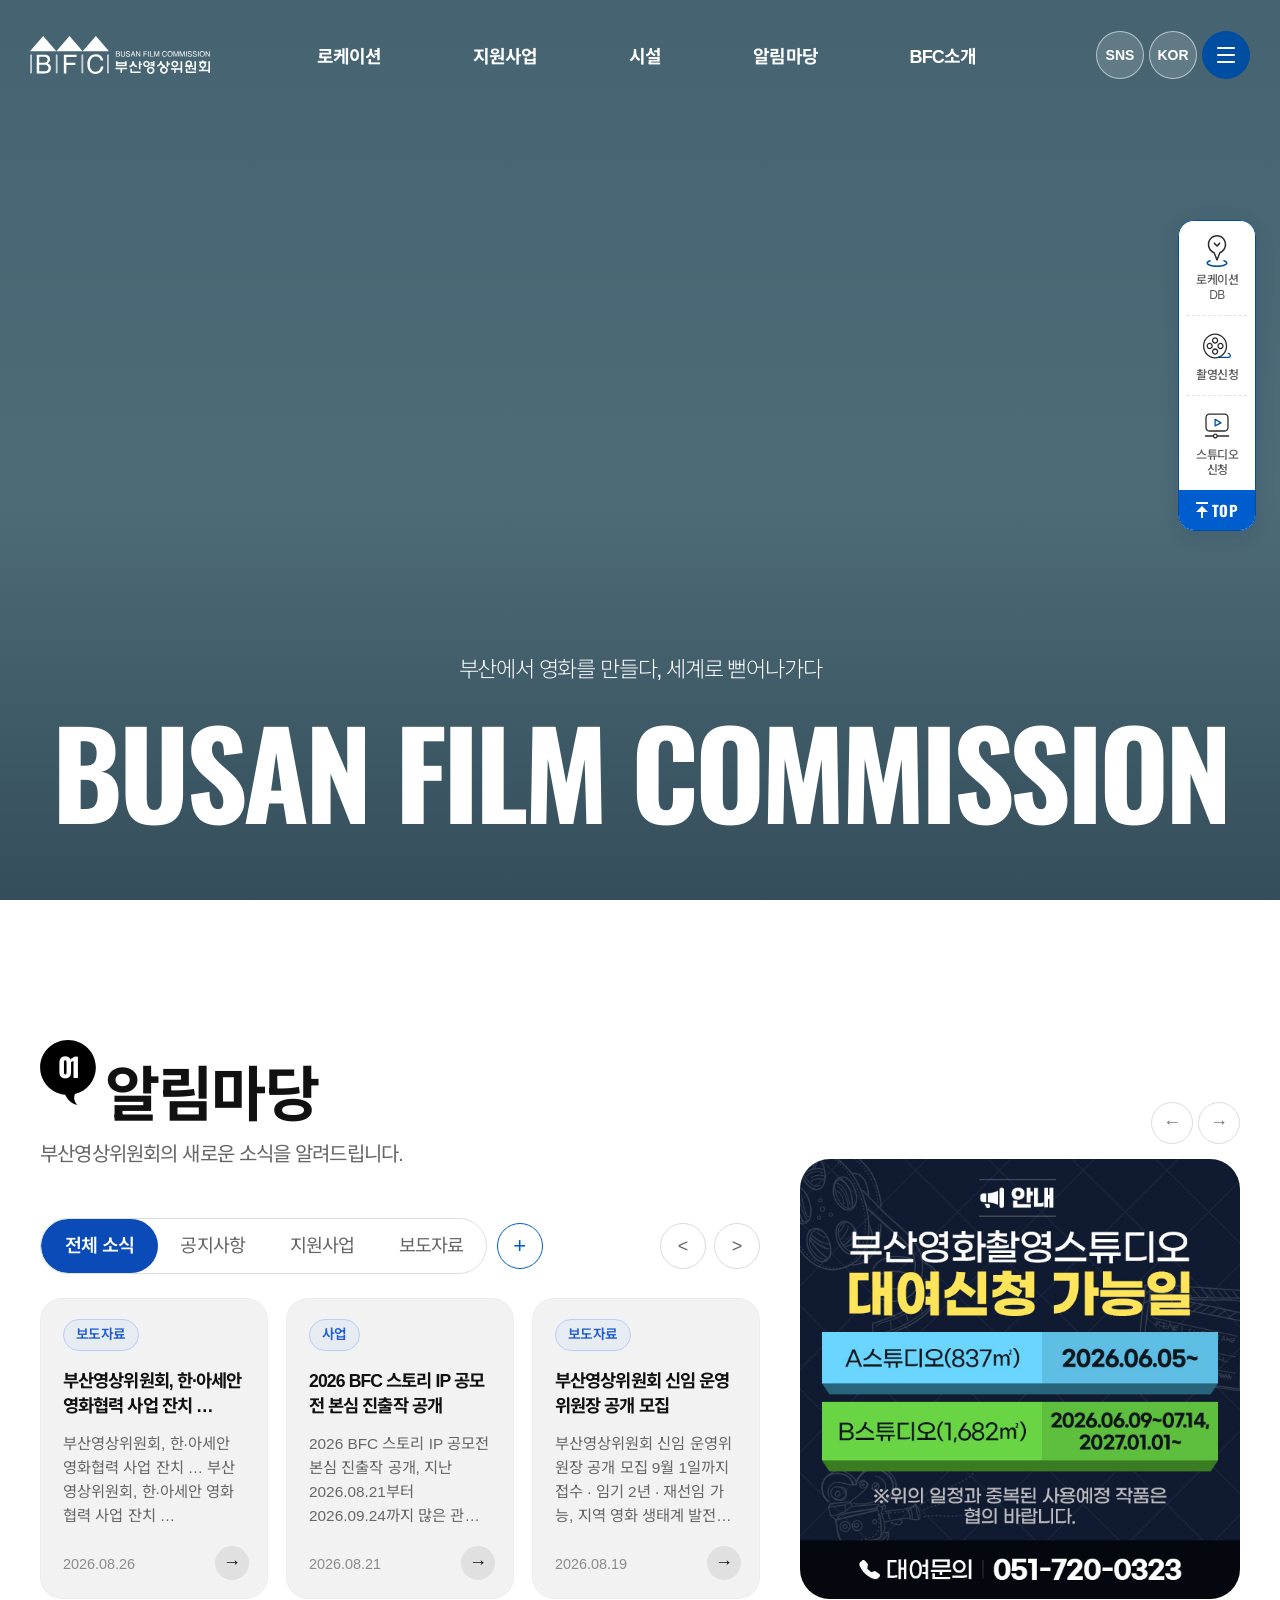
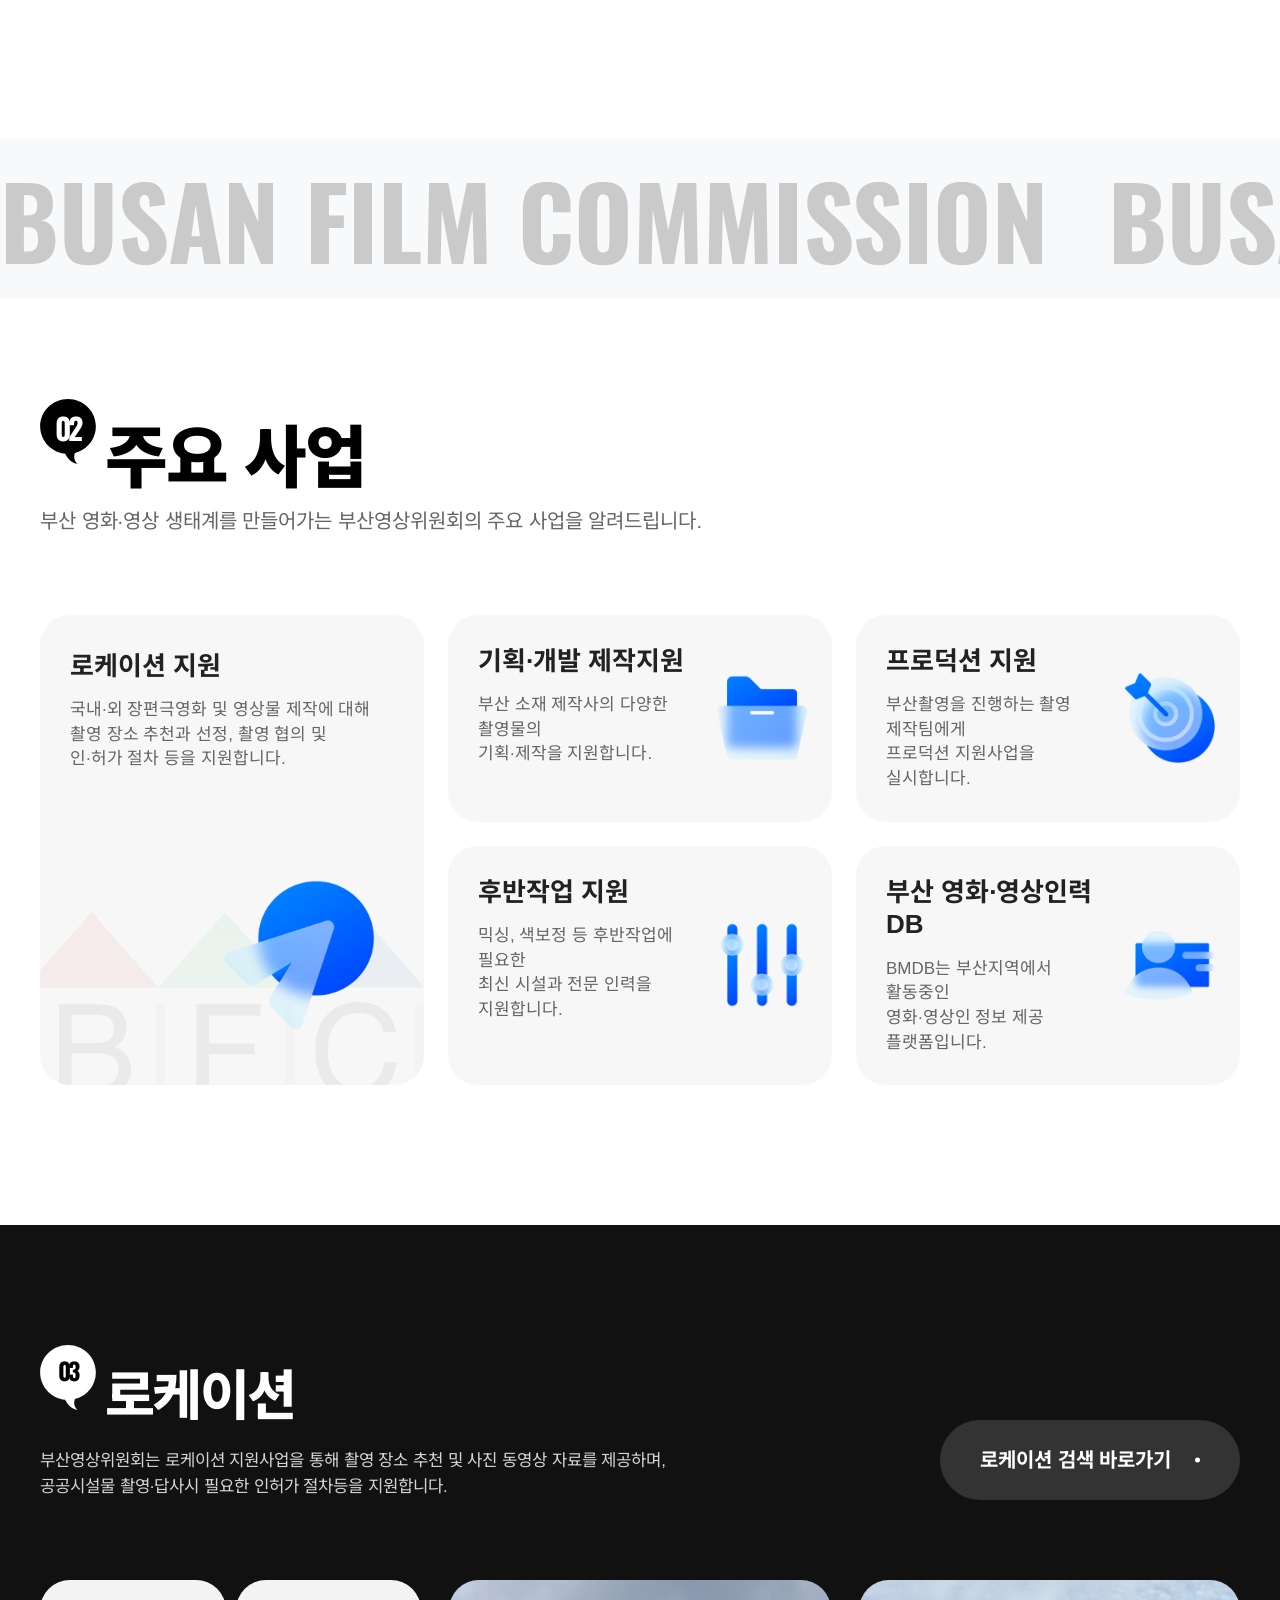
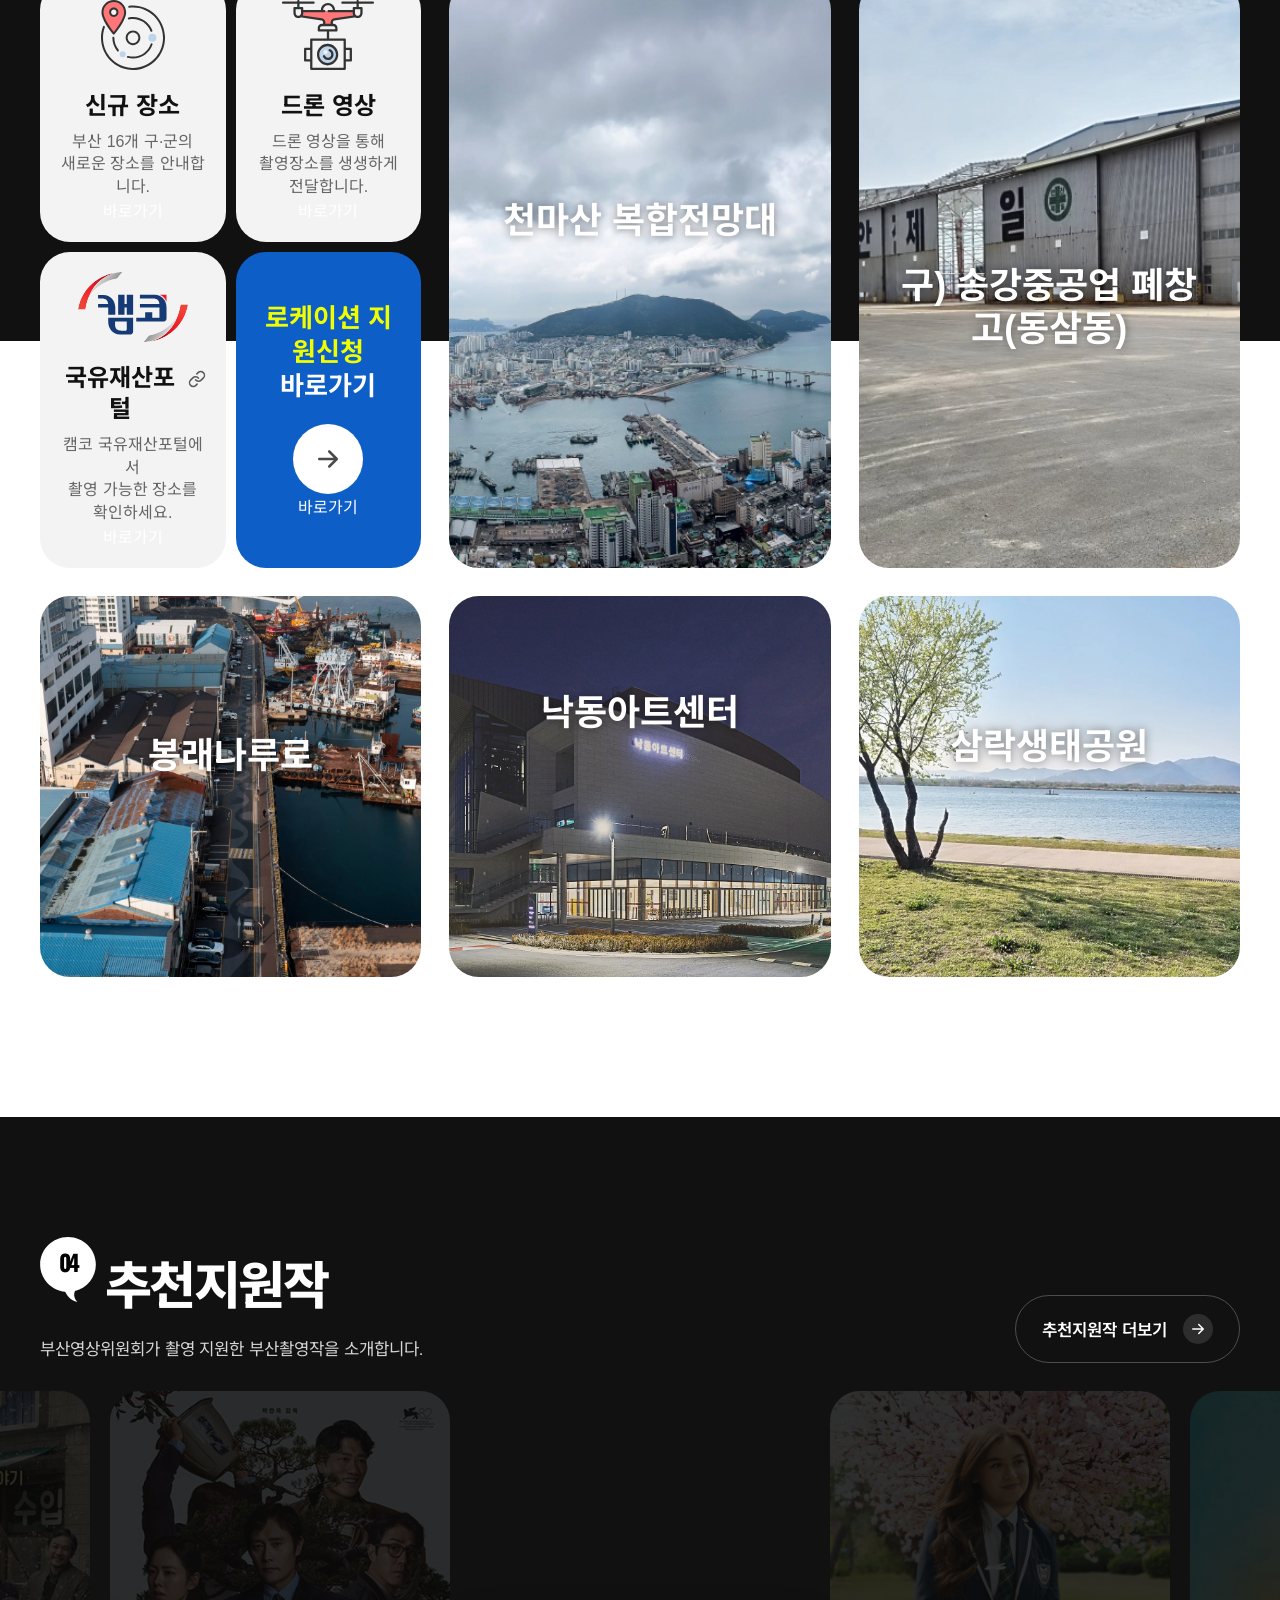
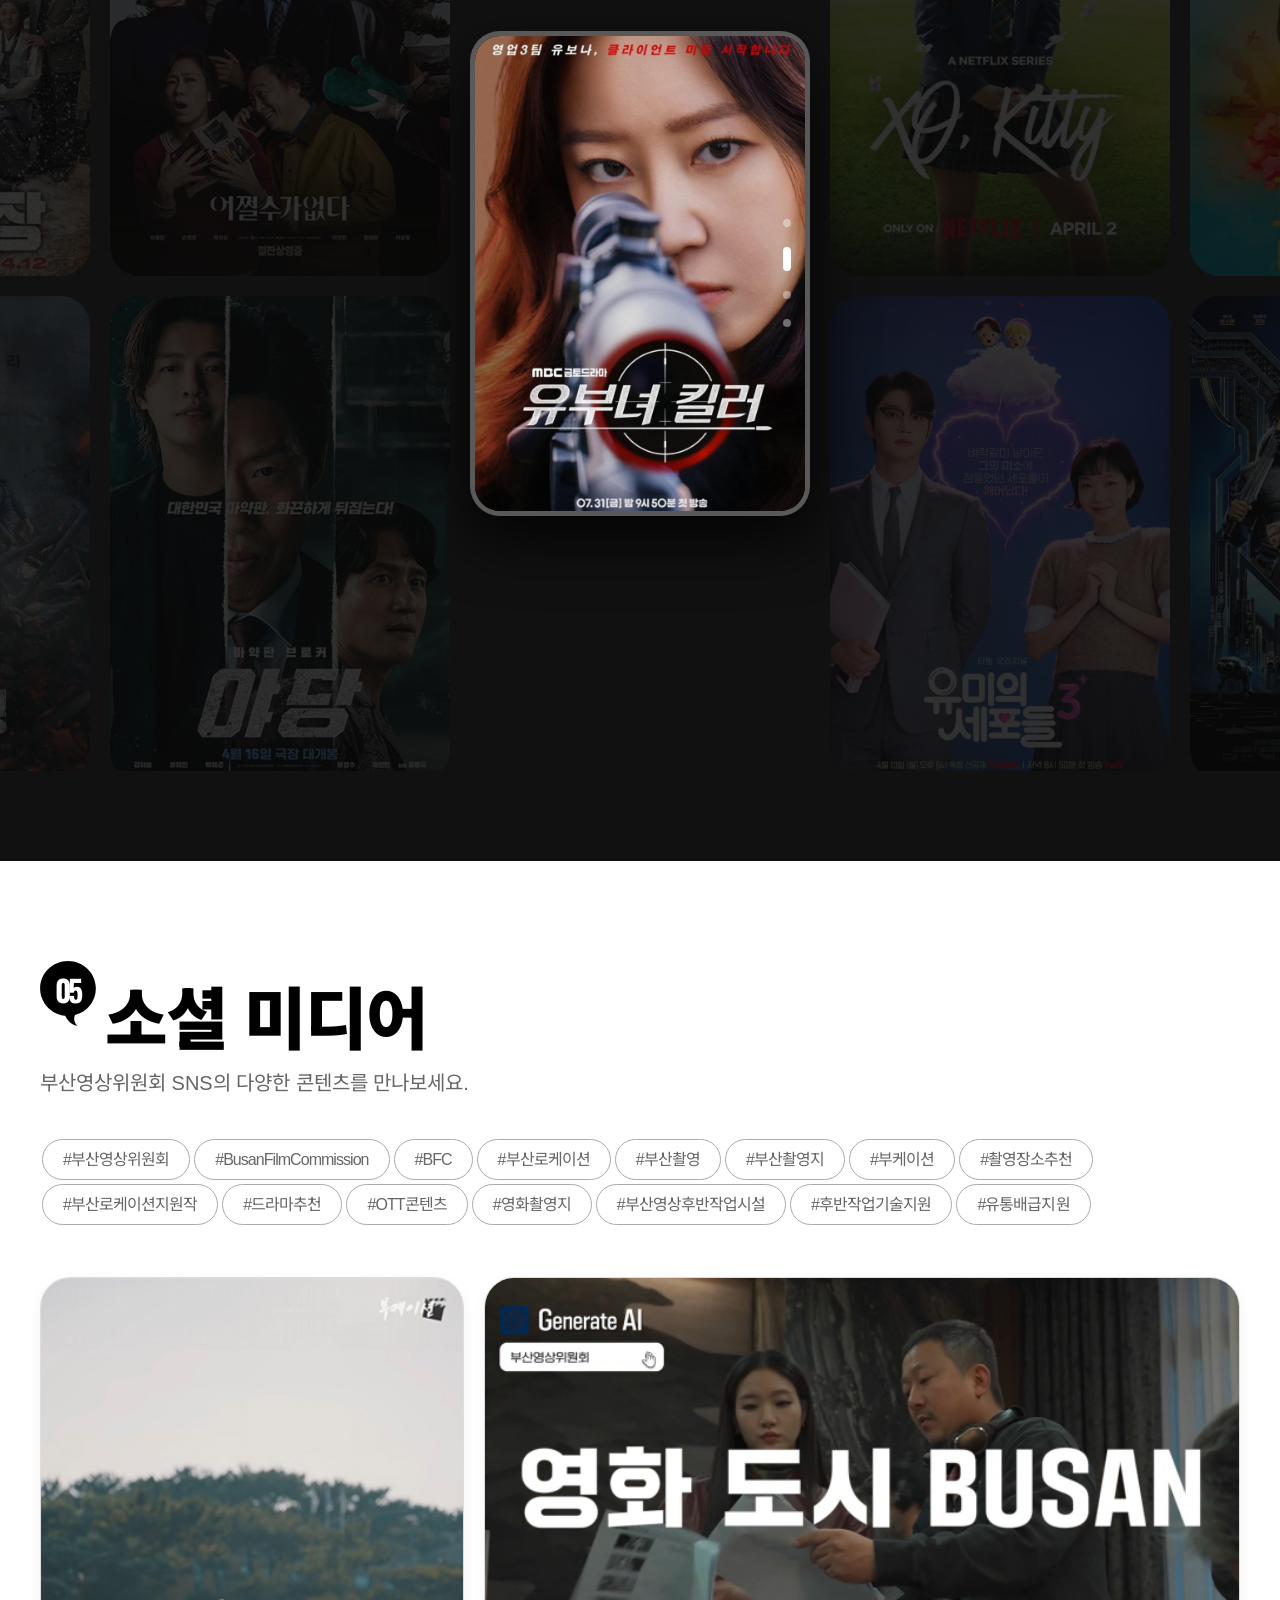
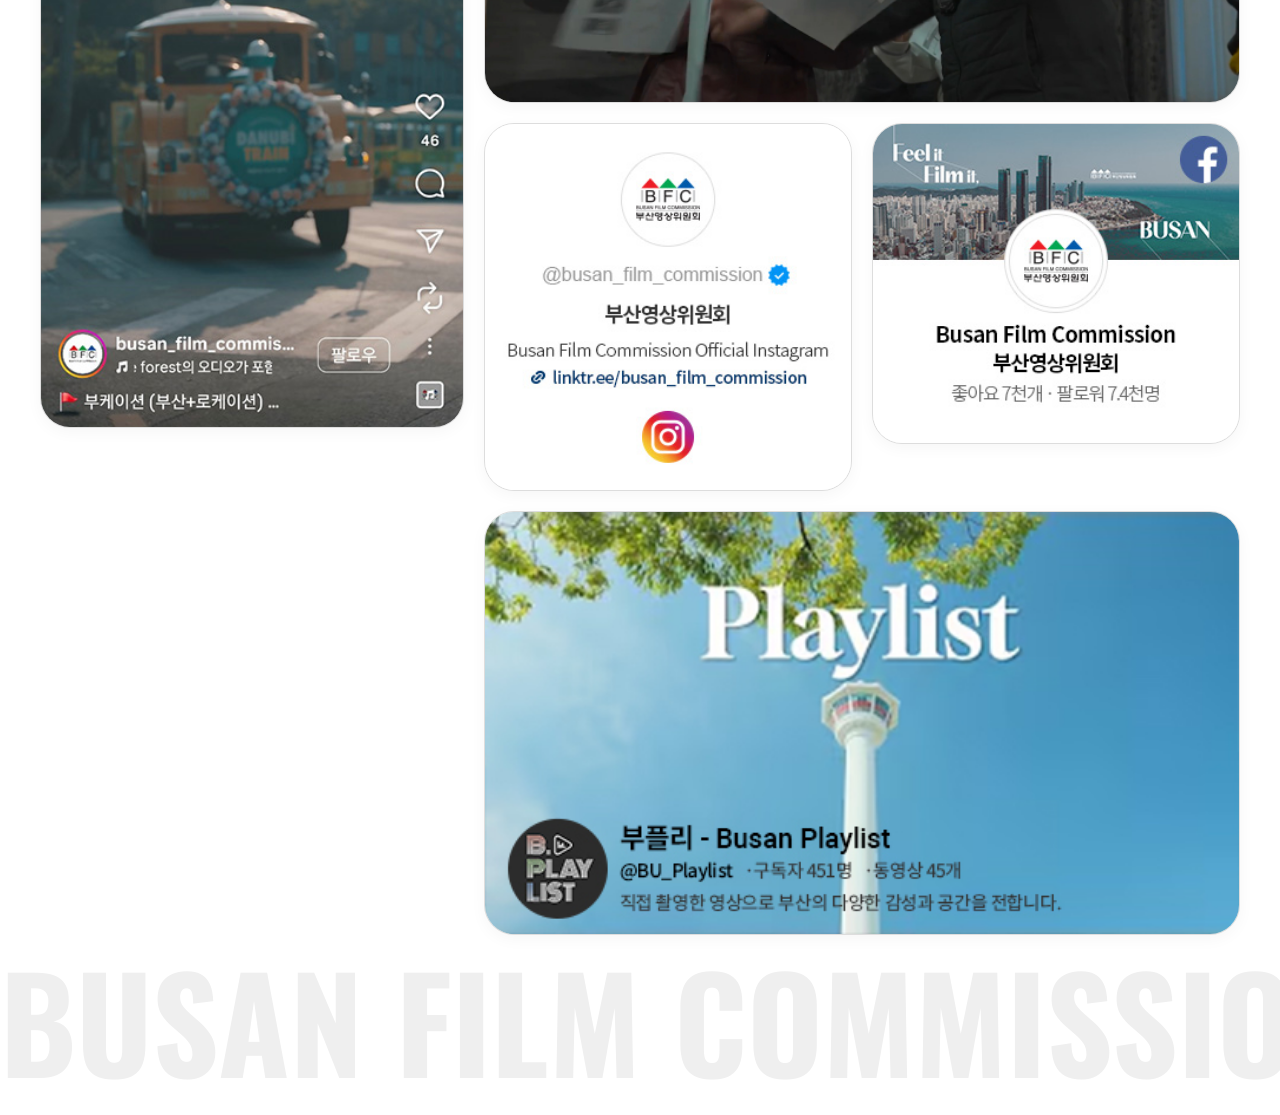
==== commit 6c6bb0fc: "커밋 커밋해요" ====
--- a/index.html
+++ b/index.html
@@ -14,7 +14,7 @@
     <link href="https://fonts.googleapis.com/css2?family=Noto+Sans+KR:wght@300;400;500;700;900&family=Oswald:wght@500;700&display=swap" rel="stylesheet">
     <link rel="stylesheet" href="https://cdn.jsdelivr.net/npm/swiper@11/swiper-bundle.min.css" />
     <link rel="stylesheet" href="normal.css">
-    <link rel="stylesheet" href="style.css">
+    <link rel="stylesheet" href="style.css?v=1.1">
 </head>
 
 <body>
@@ -217,6 +217,7 @@
                                     </a>
                                 </li>
 
+                                
                                 <li>
                                     <a href="#">
                                         자료실
@@ -615,26 +616,208 @@
             </div>
         </section>
 
-        <section class="main_con main_con4">
+        <section class="main_con main_con4" aria-labelledby="supportTitle">
             <div class="w_container">
                 <div class="m_tit_wrap flexbox">
                     <div class="m_title invert">
-                        <h2 class="b_tit effect-1"><span class="badge">04</span>추천지원작</h2>
+                        <h2 class="b_tit effect-1" id="supportTitle"><span class="badge">04</span>추천지원작</h2>
                         <p class="sm_tit effect-1">
                             <span>부산영상위원회가 촬영 지원한 부산촬영작을 소개합니다.</span>
                         </p>
                     </div>
 
                     <div class="m_tit_btn effect-2">
-                        <a href="#" aria-label="추천지원작 더보기">
+                        <a href="https://www.bfc.or.kr/NcPageLink?link=ko/rqe/RQE040100&menuNo=23" target="_blank" rel="noopener noreferrer" aria-label="추천지원작 더보기">
                             추천지원작 더보기
                             <span class="arrow"><img src="./image/부산영상위원회 BUSAN FILM COMMISSION_files/aw_right.svg" alt="추천지원작 더보기"></span>
                         </a>
                     </div>
                 </div>
             </div>
+
+            <div class="m4_support">
+                <!-- 중앙 추천작 슬라이더 -->
+                <div class="poster_on effect-3">
+                    <div class="swiper m4_swiper">
+                        <div class="swiper-wrapper">
+                            <!-- 1. 로또 1등도 출근합니다 -->
+                            <div class="swiper-slide box">
+                                <img src="./image/부산영상위원회 BUSAN FILM COMMISSION_files/20260819155137000069.png" alt="로또 1등도 출근합니다">
+                                <div class="text flexbox">
+                                    <h2>로또 1등도 출근합니다</h2>
+                                    <ul>
+                                        <li class="flexbox">
+                                            <span class="term">제 작 사</span>
+                                            <span class="desc">본팩토리</span>
+                                        </li>
+                                        <li class="flexbox">
+                                            <span class="term">개봉일자</span>
+                                            <span class="desc">2026-09-10</span>
+                                        </li>
+                                        <li class="flexbox">
+                                            <span class="term">장 르</span>
+                                            <span class="desc">판타지</span>
+                                        </li>
+                                        <li class="flexbox">
+                                            <span class="term">감 독</span>
+                                            <span class="desc">윤영빈</span>
+                                        </li>
+                                        <li class="flexbox">
+                                            <span class="term">출 연</span>
+                                            <span class="desc">이준혁</span>
+                                        </li>
+                                    </ul>
+                                </div>
+                            </div>
+
+                            <!-- 2. 유부녀 킬러 -->
+                            <div class="swiper-slide box">
+                                <img src="./image/부산영상위원회 BUSAN FILM COMMISSION_files/20260721114048000034.png" alt="유부녀 킬러">
+                                <div class="text flexbox">
+                                    <h2>유부녀 킬러</h2>
+                                    <ul>
+                                        <li class="flexbox">
+                                            <span class="term">제 작 사</span>
+                                            <span class="desc">본팩토리</span>
+                                        </li>
+                                        <li class="flexbox">
+                                            <span class="term">개봉일자</span>
+                                            <span class="desc">2026-07-31</span>
+                                        </li>
+                                        <li class="flexbox">
+                                            <span class="term">장 르</span>
+                                            <span class="desc">액션, 스릴러, 드라마</span>
+                                        </li>
+                                        <li class="flexbox">
+                                            <span class="term">감 독</span>
+                                            <span class="desc">윤종호</span>
+                                        </li>
+                                        <li class="flexbox">
+                                            <span class="term">출 연</span>
+                                            <span class="desc">정준원, 공효진, 이상이</span>
+                                        </li>
+                                    </ul>
+                                </div>
+                            </div>
+
+                            <!-- 3. 오케이 마담2 -->
+                            <div class="swiper-slide box">
+                                <img src="./image/부산영상위원회 BUSAN FILM COMMISSION_files/20260721114212000035.png" alt="오케이 마담2">
+                                <div class="text flexbox">
+                                    <h2>오케이 마담2</h2>
+                                    <ul>
+                                        <li class="flexbox">
+                                            <span class="term">제 작 사</span>
+                                            <span class="desc">올픽처스 주식회사</span>
+                                        </li>
+                                        <li class="flexbox">
+                                            <span class="term">개봉일자</span>
+                                            <span class="desc">2026-08-12</span>
+                                        </li>
+                                        <li class="flexbox">
+                                            <span class="term">장 르</span>
+                                            <span class="desc">액션, 코미디</span>
+                                        </li>
+                                        <li class="flexbox">
+                                            <span class="term">감 독</span>
+                                            <span class="desc">이철하</span>
+                                        </li>
+                                        <li class="flexbox">
+                                            <span class="term">출 연</span>
+                                            <span class="desc">엄정화, 박성웅, 배정남</span>
+                                        </li>
+                                    </ul>
+                                </div>
+                            </div>
+
+                            <!-- 4. 97 혜자, 표류기 -->
+                            <div class="swiper-slide box">
+                                <img src="./image/부산영상위원회 BUSAN FILM COMMISSION_files/20260819155004000068.png" alt="97 혜자, 표류기">
+                                <div class="text flexbox">
+                                    <h2>97 혜자, 표류기</h2>
+                                    <ul>
+                                        <li class="flexbox">
+                                            <span class="term">제 작 사</span>
+                                            <span class="desc">후앤유아츠(주)</span>
+                                        </li>
+                                        <li class="flexbox">
+                                            <span class="term">개봉일자</span>
+                                            <span class="desc">2026-09-09</span>
+                                        </li>
+                                        <li class="flexbox">
+                                            <span class="term">장 르</span>
+                                            <span class="desc">휴먼드라마</span>
+                                        </li>
+                                        <li class="flexbox">
+                                            <span class="term">감 독</span>
+                                            <span class="desc">정기혁</span>
+                                        </li>
+                                        <li class="flexbox">
+                                            <span class="term">출 연</span>
+                                            <span class="desc">정은지, 김미라</span>
+                                        </li>
+                                    </ul>
+                                </div>
+                            </div>
+                        </div>
+
+                        <!-- 세로형 인디케이터 도트 -->
+                        <div class="m4_pagination"></div>
+                    </div>
+                </div>
+
+                <!-- 배경 포스터 무빙 그리드 -->
+                <div class="poster_bg gridbox">
+                    <div class="box up_box">
+                        <div class="inner marquee_up">
+                            <div class="imgbox"><img src="./image/부산영상위원회 BUSAN FILM COMMISSION_files/20260126112706000010.jpg" alt="어쩔수가없다"></div>
+                            <div class="imgbox"><img src="./image/부산영상위원회 BUSAN FILM COMMISSION_files/20260126112726000011.jpg" alt="야당"></div>
+                            <div class="imgbox"><img src="./image/부산영상위원회 BUSAN FILM COMMISSION_files/20260126112803000012.jpg" alt="부산행"></div>
+                            <div class="imgbox"><img src="./image/부산영상위원회 BUSAN FILM COMMISSION_files/20260126112706000010.jpg" alt="어쩔수가없다"></div>
+                            <div class="imgbox"><img src="./image/부산영상위원회 BUSAN FILM COMMISSION_files/20260126112726000011.jpg" alt="야당"></div>
+                            <div class="imgbox"><img src="./image/부산영상위원회 BUSAN FILM COMMISSION_files/20260126112803000012.jpg" alt="부산행"></div>
+                        </div>
+                    </div>
+
+                    <div class="box down_box left">
+                        <div class="inner marquee_down">
+                            <div class="imgbox"><img src="./image/부산영상위원회 BUSAN FILM COMMISSION_files/20260126112545000008.jpg" alt="변호인"></div>
+                            <div class="imgbox"><img src="./image/부산영상위원회 BUSAN FILM COMMISSION_files/20251215140202000013.jpg" alt="국제시장"></div>
+                            <div class="imgbox"><img src="./image/부산영상위원회 BUSAN FILM COMMISSION_files/20260126112612000009.jpg" alt="범죄와의 전쟁"></div>
+                            <div class="imgbox"><img src="./image/부산영상위원회 BUSAN FILM COMMISSION_files/20260126112545000008.jpg" alt="변호인"></div>
+                            <div class="imgbox"><img src="./image/부산영상위원회 BUSAN FILM COMMISSION_files/20251215140202000013.jpg" alt="국제시장"></div>
+                            <div class="imgbox"><img src="./image/부산영상위원회 BUSAN FILM COMMISSION_files/20260126112612000009.jpg" alt="범죄와의 전쟁"></div>
+                        </div>
+                    </div>
+
+                    <div class="box spacer"></div>
+
+                    <div class="box up_box right_col1">
+                        <div class="inner marquee_up">
+                            <div class="imgbox"><img src="./image/부산영상위원회 BUSAN FILM COMMISSION_files/20260416100704000012.jpg" alt="유미의 세포들3"></div>
+                            <div class="imgbox"><img src="./image/부산영상위원회 BUSAN FILM COMMISSION_files/20260416101550000014.jpg" alt="고백의 역사"></div>
+                            <div class="imgbox"><img src="./image/부산영상위원회 BUSAN FILM COMMISSION_files/20260126112850000013.jpg" alt="블랙팬서"></div>
+                            <div class="imgbox"><img src="./image/부산영상위원회 BUSAN FILM COMMISSION_files/20260416100704000012.jpg" alt="유미의 세포들3"></div>
+                            <div class="imgbox"><img src="./image/부산영상위원회 BUSAN FILM COMMISSION_files/20260416101550000014.jpg" alt="고백의 역사"></div>
+                            <div class="imgbox"><img src="./image/부산영상위원회 BUSAN FILM COMMISSION_files/20260126112850000013.jpg" alt="블랙팬서"></div>
+                        </div>
+                    </div>
+
+                    <div class="box down_box right">
+                        <div class="inner marquee_down">
+                            <div class="imgbox"><img src="./image/부산영상위원회 BUSAN FILM COMMISSION_files/20260126113035000016.jpg" alt="파친코"></div>
+                            <div class="imgbox"><img src="./image/부산영상위원회 BUSAN FILM COMMISSION_files/20260126113055000017.jpg" alt="마이네임"></div>
+                            <div class="imgbox"><img src="./image/부산영상위원회 BUSAN FILM COMMISSION_files/20260126113733000021.jpg" alt="한산"></div>
+                            <div class="imgbox"><img src="./image/부산영상위원회 BUSAN FILM COMMISSION_files/20260126113035000016.jpg" alt="파친코"></div>
+                            <div class="imgbox"><img src="./image/부산영상위원회 BUSAN FILM COMMISSION_files/20260126113055000017.jpg" alt="마이네임"></div>
+                            <div class="imgbox"><img src="./image/부산영상위원회 BUSAN FILM COMMISSION_files/20260126113733000021.jpg" alt="한산"></div>
+                        </div>
+                    </div>
+                </div>
+            </div>
         </section>
 
+        <!-- MAIN05(SNS) -->
         <section class="w_container" id="socialMedia">
             <div class="main_con main_con5 flexbox">
                 <div class="m5_tag">
@@ -690,6 +873,14 @@
                     </div>
                 </div>
             </div>
+        </section>
+
+        <!-- TEXT EFFECT 2 (Section 5 하단 흐르는 텍스트) -->
+        <section class="text_effect color2 flexbox">
+            <div class="text_wrap">BUSAN FILM COMMISSION</div>
+            <div class="text_wrap">BUSAN FILM COMMISSION</div>
+            <div class="text_wrap">BUSAN FILM COMMISSION</div>
+            <div class="text_wrap">BUSAN FILM COMMISSION</div>
         </section>
 
     </main>
@@ -725,7 +916,7 @@
     <!-- Swiper JS -->
     <script src="https://cdn.jsdelivr.net/npm/swiper@11/swiper-bundle.min.js"></script>
     <!-- 메인 커스텀 JS -->
-    <script src="main.js"></script>
+    <script src="main.js?v=1.1"></script>
 </body>
 
 </html>
--- a/style.css
+++ b/style.css
@@ -528,11 +528,17 @@
     align-items: flex-end;
 }
 
+/* =========================
+   04 추천지원작 (main_con4, m4_support)
+========================= */
+
 .main_con4 {
     padding-top: 120px;
     padding-bottom: 90px;
     background: #111;
     color: #fff;
+    overflow: hidden;
+    position: relative;
 }
 
 .main_con4 .m_tit_wrap {
@@ -573,7 +579,7 @@
     line-height: 1;
     color: #111;
     background: #fff;
-    box-shadow: 0 0 0 2px rgba(255,255,255,0.15);
+    box-shadow: 0 0 0 2px rgba(255, 255, 255, 0.15);
 }
 
 .main_con4 .m_title .b_tit .badge::after {
@@ -593,7 +599,7 @@
     margin-top: 28px;
     font-size: clamp(1.05rem, 1.25vw, 1.45rem);
     line-height: 1.55;
-    color: rgba(255,255,255,0.82);
+    color: rgba(255, 255, 255, 0.82);
 }
 
 .main_con4 .m_title .sm_tit span {
@@ -609,7 +615,7 @@
     align-items: center;
     gap: 16px;
     padding: 18px 26px;
-    border: 1px solid rgba(255,255,255,0.25);
+    border: 1px solid rgba(255, 255, 255, 0.25);
     border-radius: 999px;
     color: #fff;
     font-size: 1.05rem;
@@ -619,8 +625,8 @@
 }
 
 .main_con4 .m_tit_btn a:hover {
-    border-color: rgba(255,255,255,0.6);
-    background: rgba(255,255,255,0.06);
+    border-color: rgba(255, 255, 255, 0.6);
+    background: rgba(255, 255, 255, 0.06);
 }
 
 .main_con4 .m_tit_btn .arrow {
@@ -630,7 +636,7 @@
     width: 30px;
     height: 30px;
     border-radius: 50%;
-    background: rgba(255,255,255,0.12);
+    background: rgba(255, 255, 255, 0.12);
 }
 
 .main_con4 .m_tit_btn .arrow img {
@@ -638,10 +644,340 @@
     filter: brightness(0) invert(1);
 }
 
+/* 추천지원작 비주얼 영역 (포스터 슬라이더 및 무빙 배경) */
+.m4_support {
+    height: 1160px;
+    overflow: hidden;
+    position: relative;
+    margin-top: 20px;
+}
+
+/* 중앙 메인 포스터 카드 */
+.m4_support .poster_on {
+    width: 400px;
+    height: 570px;
+    margin: 295px auto 0;
+    border-radius: 30px;
+    overflow: hidden;
+    border: 5px solid rgba(255, 255, 255, 0.35);
+    box-shadow: 0 24px 60px rgba(0, 0, 0, 0.8);
+    z-index: 10;
+    position: relative;
+    background: #000;
+}
+
+.m4_support .poster_on .m4_swiper {
+    width: 100%;
+    height: 100%;
+}
+
+.m4_support .poster_on .box {
+    position: relative;
+    width: 100%;
+    height: 100%;
+    overflow: hidden;
+    cursor: pointer;
+    line-height: 0;
+    background: #000;
+}
+
+.m4_support .poster_on .box img {
+    display: block;
+    width: 100%;
+    height: 100%;
+    object-fit: cover;
+    transition: transform 0.6s cubic-bezier(0.25, 1, 0.5, 1);
+}
+
+.m4_support .poster_on .box:hover img {
+    transform: scale(1.06);
+}
+
+/* 포스터 호버 시 영화 상세 정보 슬라이드 레이어 */
+.m4_support .poster_on .box .text {
+    position: absolute;
+    top: 0;
+    left: 100%;
+    width: 100%;
+    height: 100%;
+    padding: 40px 32px;
+    background: rgba(0, 0, 0, 0.78);
+    backdrop-filter: blur(8px);
+    -webkit-backdrop-filter: blur(8px);
+    display: flex;
+    flex-direction: column;
+    justify-content: flex-end;
+    align-items: flex-start;
+    transition: left 0.38s cubic-bezier(0.25, 1, 0.5, 1);
+    z-index: 5;
+    line-height: 1.4;
+}
+
+.m4_support .poster_on .box:hover .text {
+    left: 0;
+}
+
+.m4_support .poster_on .box .text h2 {
+    font-size: 1.85rem;
+    font-weight: 800;
+    line-height: 1.25;
+    color: #fff;
+    margin: 0 0 22px;
+    transform: translateX(30px);
+    opacity: 0;
+    transition: all 0.4s ease;
+}
+
+.m4_support .poster_on .box:hover .text h2 {
+    transform: translateX(0);
+    opacity: 1;
+    transition-delay: 0.15s;
+}
+
+.m4_support .poster_on .box .text ul {
+    list-style: none;
+    padding: 0;
+    margin: 0;
+    width: 100%;
+    transform: translateX(30px);
+    opacity: 0;
+    transition: all 0.4s ease;
+}
+
+.m4_support .poster_on .box:hover .text ul {
+    transform: translateX(0);
+    opacity: 1;
+    transition-delay: 0.25s;
+}
+
+.m4_support .poster_on .box .text ul li {
+    display: flex;
+    align-items: center;
+    margin-bottom: 12px;
+    font-size: 0.98rem;
+}
+
+.m4_support .poster_on .box .text ul li:last-child {
+    margin-bottom: 0;
+}
+
+.m4_support .poster_on .box .text ul li .term {
+    width: 62px;
+    font-weight: 600;
+    color: rgba(255, 255, 255, 0.7);
+    letter-spacing: -0.05em;
+    text-align-last: justify;
+    position: relative;
+    white-space: nowrap;
+}
+
+.m4_support .poster_on .box .text ul li .term::after {
+    content: '';
+    position: absolute;
+    top: 50%;
+    right: -14px;
+    width: 1px;
+    height: 12px;
+    transform: translateY(-50%);
+    background-color: rgba(255, 255, 255, 0.35);
+}
+
+.m4_support .poster_on .box .text ul li .desc {
+    margin-left: 28px;
+    color: #fff;
+    font-weight: 500;
+    word-break: keep-all;
+}
+
+/* 세로형 슬라이더 인디케이터 */
+.m4_support .m4_pagination {
+    position: absolute;
+    right: 14px;
+    top: 50%;
+    transform: translateY(-50%);
+    z-index: 10;
+    display: flex;
+    flex-direction: column;
+    gap: 8px;
+}
+
+.m4_support .m4_pagination .swiper-pagination-bullet {
+    width: 8px;
+    height: 8px;
+    background: rgba(255, 255, 255, 0.4);
+    opacity: 1;
+    border-radius: 50%;
+    transition: all 0.3s ease;
+    cursor: pointer;
+}
+
+.m4_support .m4_pagination .swiper-pagination-bullet-active {
+    height: 24px;
+    border-radius: 10px;
+    background: #fff;
+}
+
+/* 배경 포스터 무빙 컬럼 (무한 롤링) */
+.m4_support .poster_bg {
+    position: absolute;
+    top: 0;
+    left: 50%;
+    transform: translateX(-50%);
+    width: 2080px;
+    height: 100%;
+    display: grid;
+    grid-template-columns: repeat(5, 400px);
+    gap: 20px;
+    z-index: 1;
+    pointer-events: none;
+    opacity: 0.5;
+}
+
+.m4_support .poster_bg .box {
+    overflow: hidden;
+    position: relative;
+    height: 100%;
+}
+
+.m4_support .poster_bg .box.spacer {
+    visibility: hidden;
+}
+
+.m4_support .poster_bg .inner {
+    display: flex;
+    flex-direction: column;
+    will-change: transform;
+}
+
+.m4_support .poster_bg .inner.marquee_up {
+    animation: bgScrollUp 28s linear infinite;
+}
+
+.m4_support .poster_bg .inner.marquee_down {
+    animation: bgScrollDown 28s linear infinite;
+}
+
+@keyframes bgScrollUp {
+    0% { transform: translateY(0); }
+    100% { transform: translateY(-50%); }
+}
+
+@keyframes bgScrollDown {
+    0% { transform: translateY(-50%); }
+    100% { transform: translateY(0); }
+}
+
+.m4_support .poster_bg .inner .imgbox {
+    line-height: 0;
+    border-radius: 30px;
+    margin-bottom: 20px;
+    overflow: hidden;
+    filter: brightness(32%);
+    background: #111;
+}
+
+.m4_support .poster_bg .inner .imgbox img {
+    display: block;
+    width: 100%;
+    height: auto;
+}
+
+@media (max-width: 1280px) {
+    .m4_support {
+        height: 980px;
+    }
+
+    .m4_support .poster_on {
+        width: 340px;
+        height: 485px;
+        margin: 240px auto 0;
+    }
+
+    .m4_support .poster_bg {
+        width: 1780px;
+        grid-template-columns: repeat(5, 340px);
+    }
+}
+
+@media (max-width: 960px) {
+    .m4_support {
+        height: 840px;
+    }
+
+    .m4_support .poster_on {
+        width: 300px;
+        height: 428px;
+        margin: 200px auto 0;
+        border-radius: 24px;
+    }
+
+    .m4_support .poster_on .box .text {
+        padding: 26px 20px;
+    }
+
+    .m4_support .poster_on .box .text h2 {
+        font-size: 1.4rem;
+        margin-bottom: 14px;
+    }
+
+    .m4_support .poster_on .box .text ul li {
+        font-size: 0.88rem;
+        margin-bottom: 8px;
+    }
+
+    .m4_support .poster_bg {
+        width: 1580px;
+        grid-template-columns: repeat(5, 300px);
+        gap: 15px;
+    }
+}
+
+@media (max-width: 640px) {
+    .m4_support {
+        height: 640px;
+    }
+
+    .m4_support .poster_on {
+        width: 230px;
+        height: 328px;
+        margin: 150px auto 0;
+        border-radius: 20px;
+    }
+
+    .m4_support .poster_on .box .text {
+        padding: 16px 14px;
+    }
+
+    .m4_support .poster_on .box .text h2 {
+        font-size: 1.12rem;
+        margin-bottom: 10px;
+    }
+
+    .m4_support .poster_on .box .text ul li {
+        font-size: 0.78rem;
+        margin-bottom: 6px;
+    }
+
+    .m4_support .poster_on .box .text ul li:nth-child(n+4) {
+        display: none;
+    }
+
+    .m4_support .poster_bg {
+        width: 1190px;
+        grid-template-columns: repeat(5, 230px);
+        gap: 10px;
+    }
+}
+
+
+/* =========================
+   05 소셜 미디어 (main_con5)
+========================= */
+
 .main_con5 {
     display: flex;
+    justify-content: space-between;
     align-items: flex-start;
-    gap: 50px;
     padding-top: 100px;
     padding-bottom: 140px;
 }
@@ -649,6 +985,10 @@
 .main_con5 .m5_tag {
     width: 40.7%;
     padding-right: 100px;
+}
+
+.main_con5 .m5_tag .m_title {
+    margin-bottom: 40px;
 }
 
 .main_con5 .m5_tag ul {
@@ -657,7 +997,6 @@
     list-style: none;
     padding: 0;
     margin: 0;
-    gap: 8px;
 }
 
 .main_con5 .m5_tag ul li {
@@ -669,7 +1008,17 @@
     background: #fff;
     font-size: 1rem;
     line-height: 1.2;
-    letter-spacing: -0.04em;
+    letter-spacing: -0.06em;
+    cursor: pointer;
+    transition: all 0.25s ease;
+}
+
+.main_con5 .m5_tag ul li:hover {
+    border-color: var(--mainColor);
+    color: var(--mainColor);
+    background-color: #f0f7ff;
+    transform: translateY(-2px);
+    box-shadow: 0 4px 12px rgba(0, 93, 206, 0.12);
 }
 
 .main_con5 .m5_image {
@@ -688,6 +1037,14 @@
     overflow: hidden;
     position: relative;
     background: #f5f5f5;
+    cursor: pointer;
+    box-shadow: 0 4px 16px rgba(0, 0, 0, 0.04);
+    transition: box-shadow 0.4s ease, transform 0.4s ease;
+}
+
+.main_con5 .m5_image .box:hover {
+    box-shadow: 0 16px 36px rgba(0, 0, 0, 0.14);
+    transform: translateY(-4px);
 }
 
 .main_con5 .m5_image .box:first-child {
@@ -703,12 +1060,12 @@
     width: 100%;
     height: 100%;
     object-fit: cover;
-    transition: all 0.5s ease;
+    transition: all 0.5s cubic-bezier(0.25, 1, 0.5, 1);
 }
 
 .main_con5 .m5_image .box:hover img {
     transform: scale(1.08);
-    filter: brightness(55%);
+    filter: brightness(60%);
 }
 
 .main_con5 .m5_image .box:focus-within {
@@ -718,7 +1075,7 @@
 
 .main_con5 .m5_image .box:focus-within img {
     transform: scale(1.08);
-    filter: brightness(55%);
+    filter: brightness(60%);
 }
 
 .main_con5 .m5_image .sr-only {
@@ -733,10 +1090,6 @@
     text-indent: -9999px;
 }
 
-.main_con5 .m5_tag .m_title {
-    margin-bottom: 40px;
-}
-
 .main_con5 .m5_image .box.m5_youtube_box {
     position: absolute;
     bottom: 0;
@@ -822,6 +1175,52 @@
         border-radius: 20px;
     }
 }
+
+/* =========================
+   하단 텍스트 흐르는 효과 (.text_effect.color2)
+========================= */
+
+.text_effect.color2 {
+    margin-top: -200px;
+    background: transparent;
+    pointer-events: none;
+    z-index: 0;
+}
+
+.text_effect.color2 .text_wrap {
+    font-size: 160px;
+    color: #efefef;
+    will-change: transform;
+    animation: textLoop2 18s linear infinite;
+}
+
+@keyframes textLoop2 {
+    0% {
+        transform: translate3d(0, 0, 0);
+    }
+    100% {
+        transform: translate3d(-100%, 0, 0);
+    }
+}
+
+@media (max-width: 1280px) {
+    .text_effect.color2 {
+        margin-top: -150px;
+    }
+    .text_effect.color2 .text_wrap {
+        font-size: 130px;
+    }
+}
+
+@media (max-width: 768px) {
+    .text_effect.color2 {
+        margin-top: -80px;
+    }
+    .text_effect.color2 .text_wrap {
+        font-size: 80px;
+    }
+}
+
 
 /* =========================
    제목 영역 (m_title)
